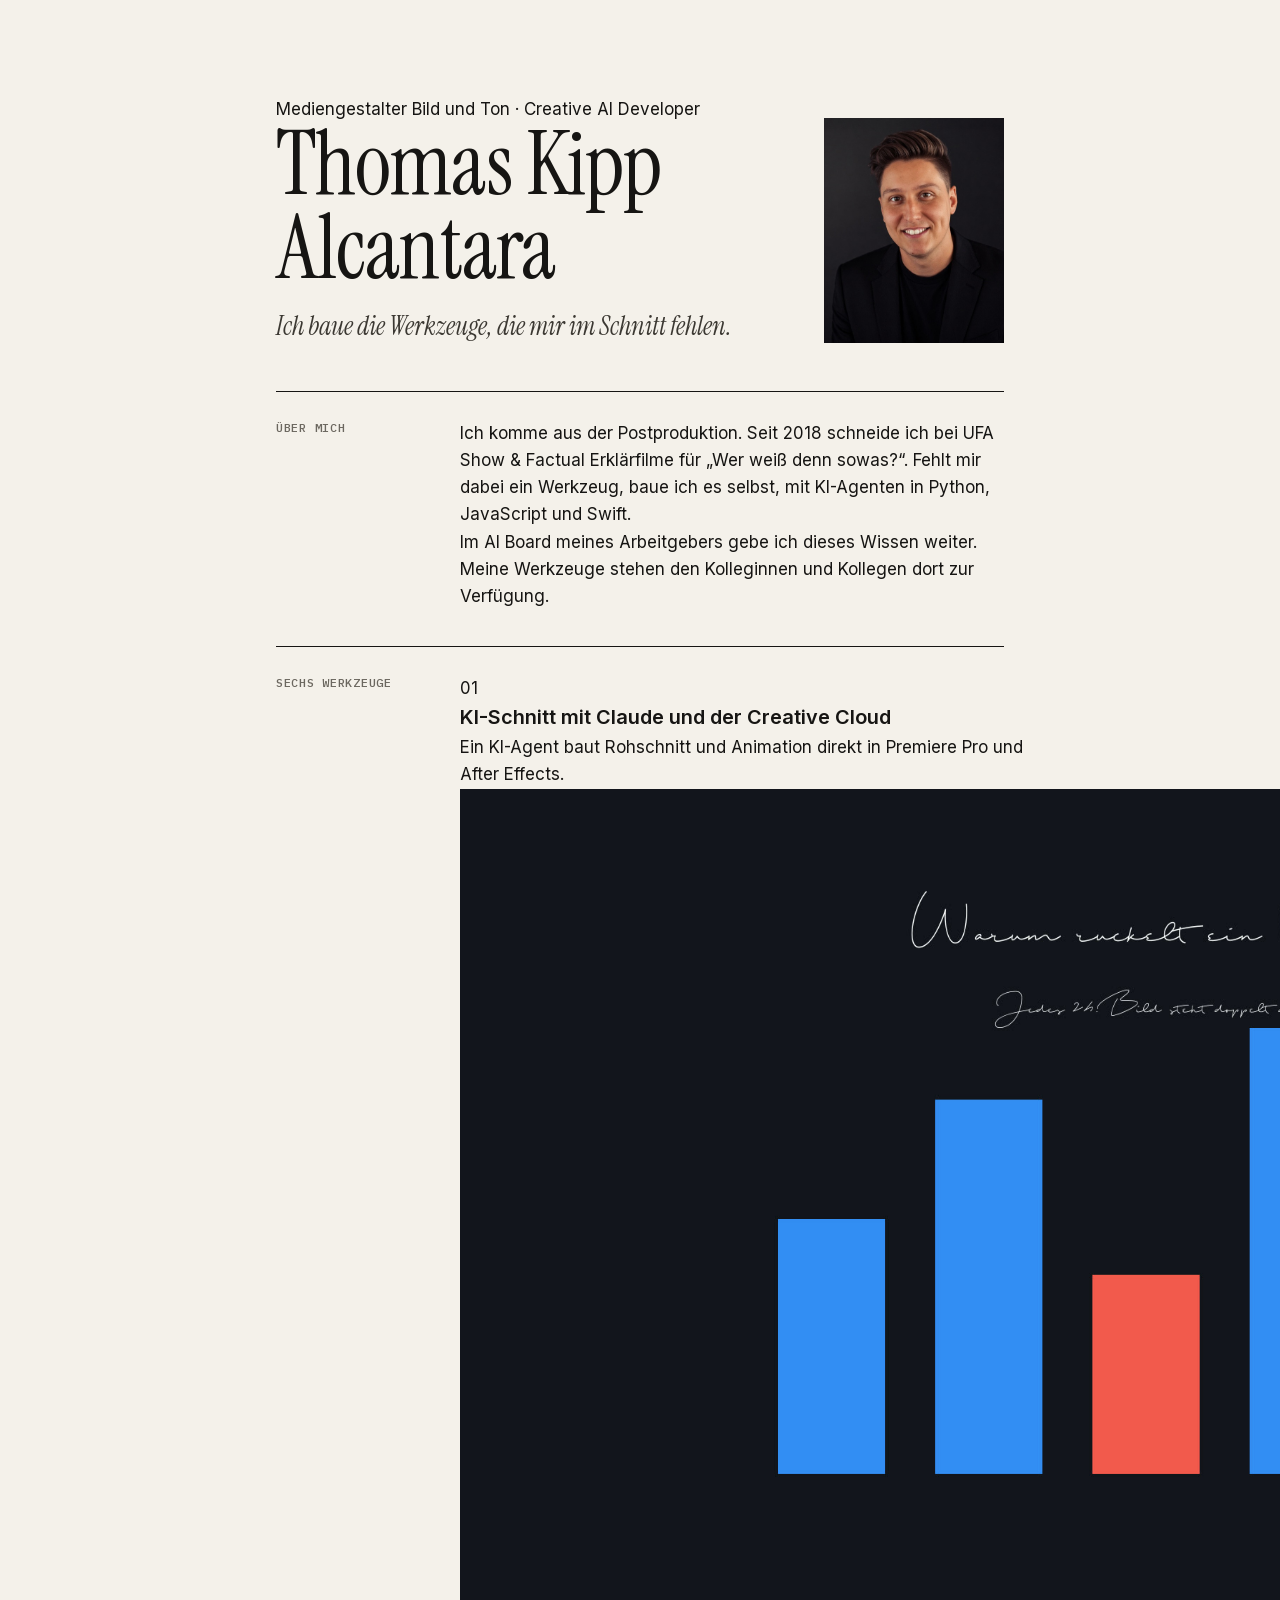
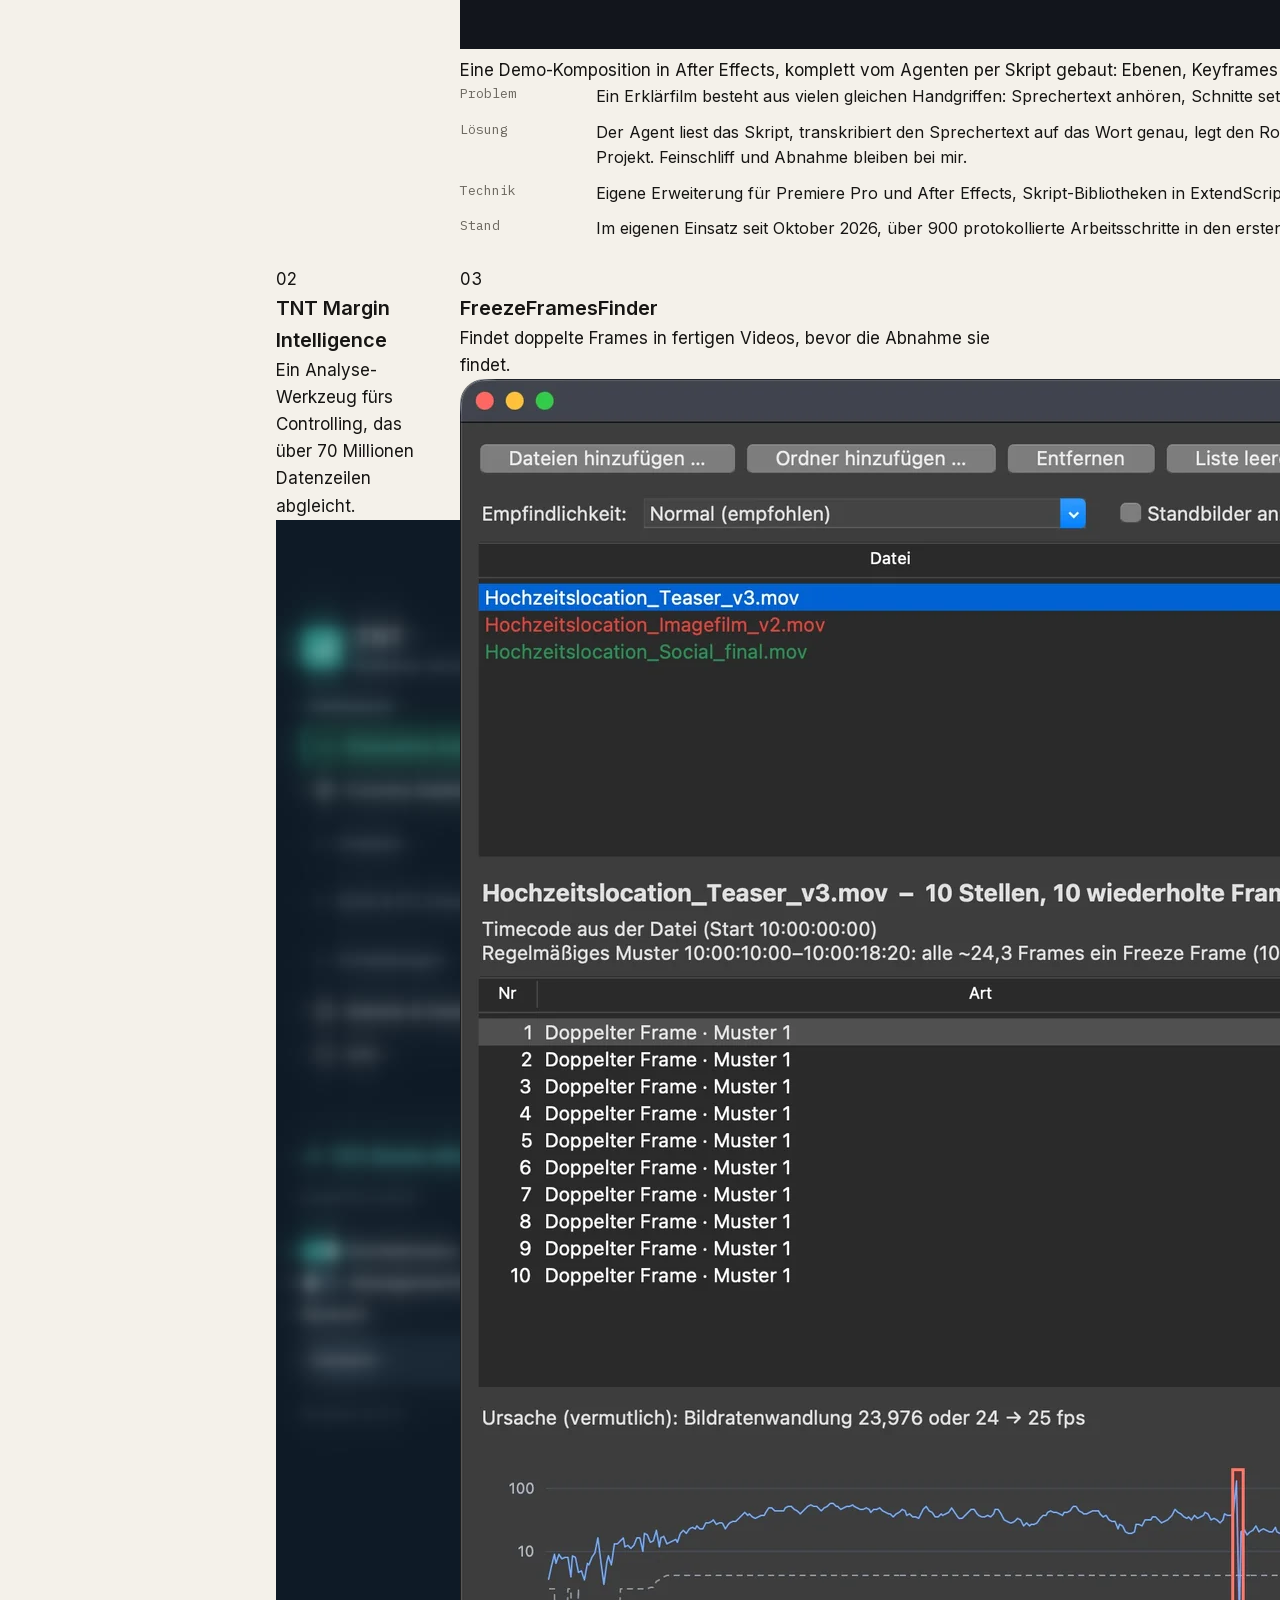
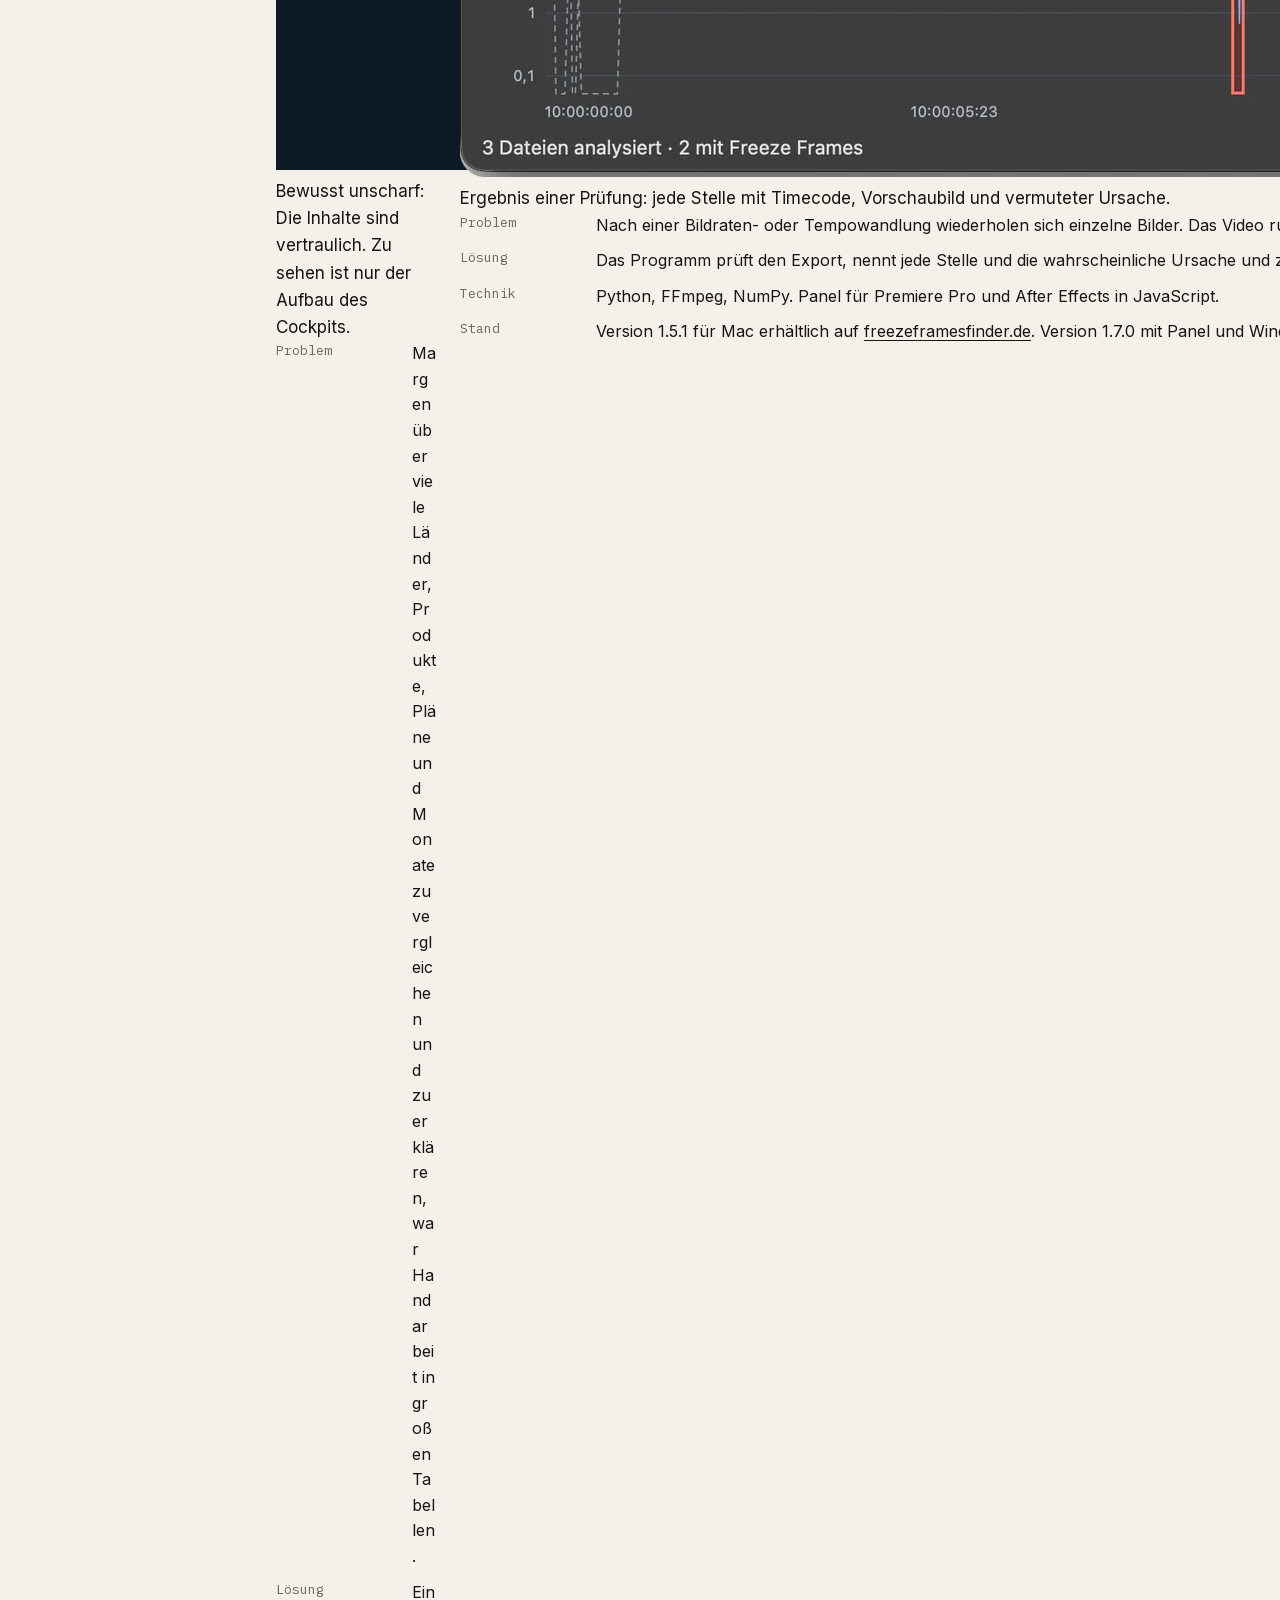
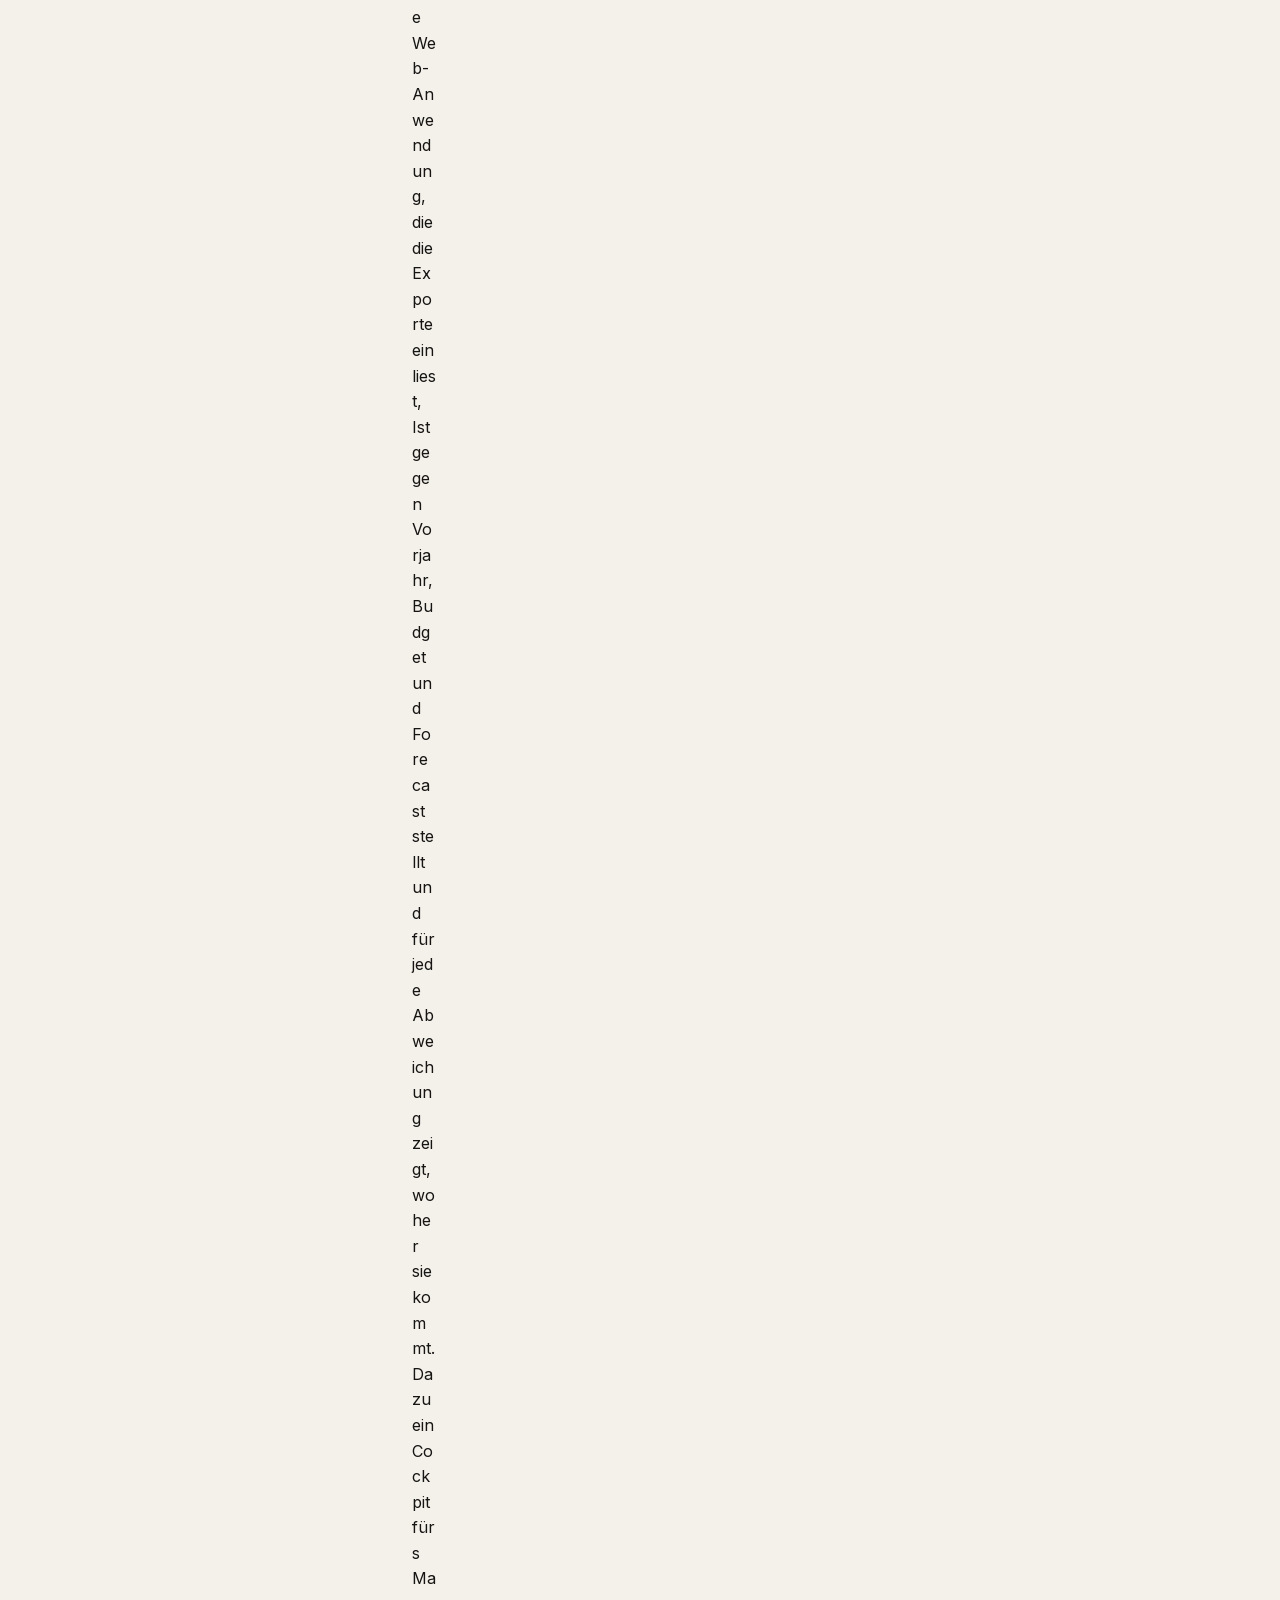
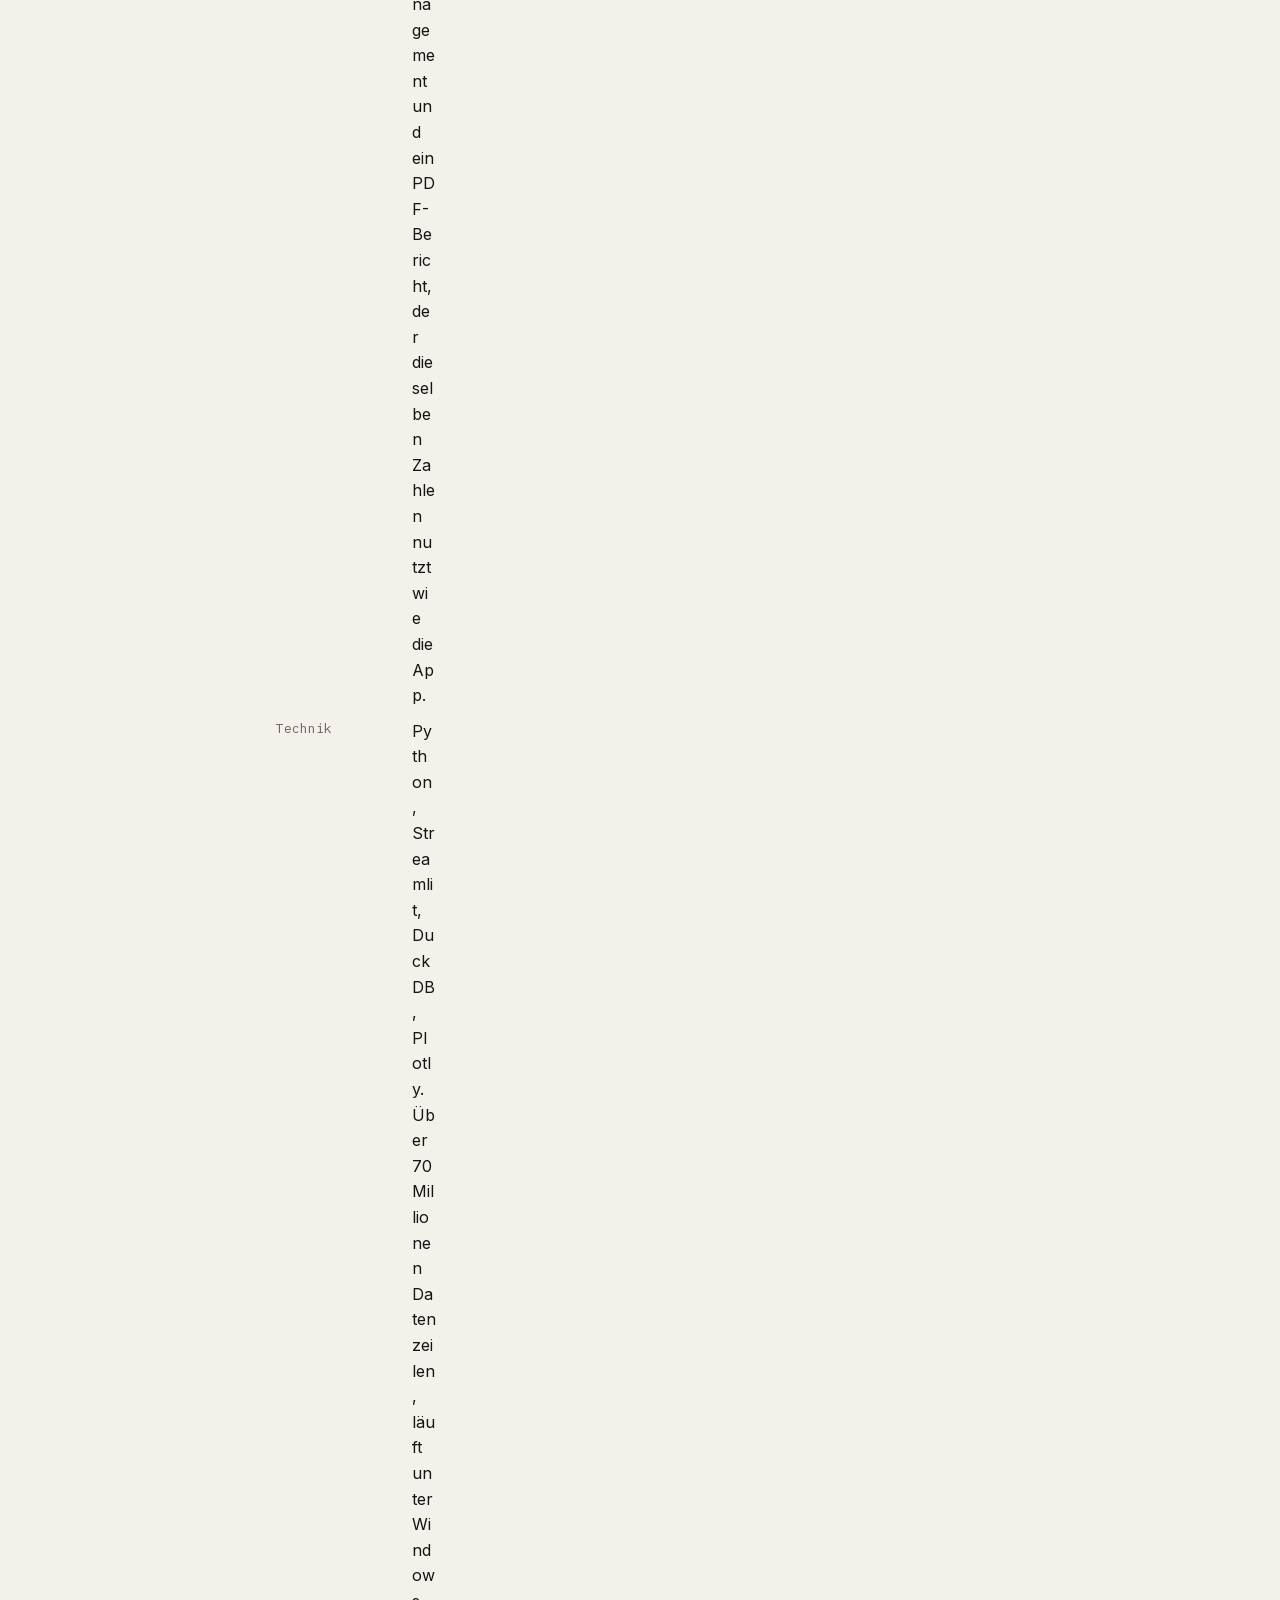
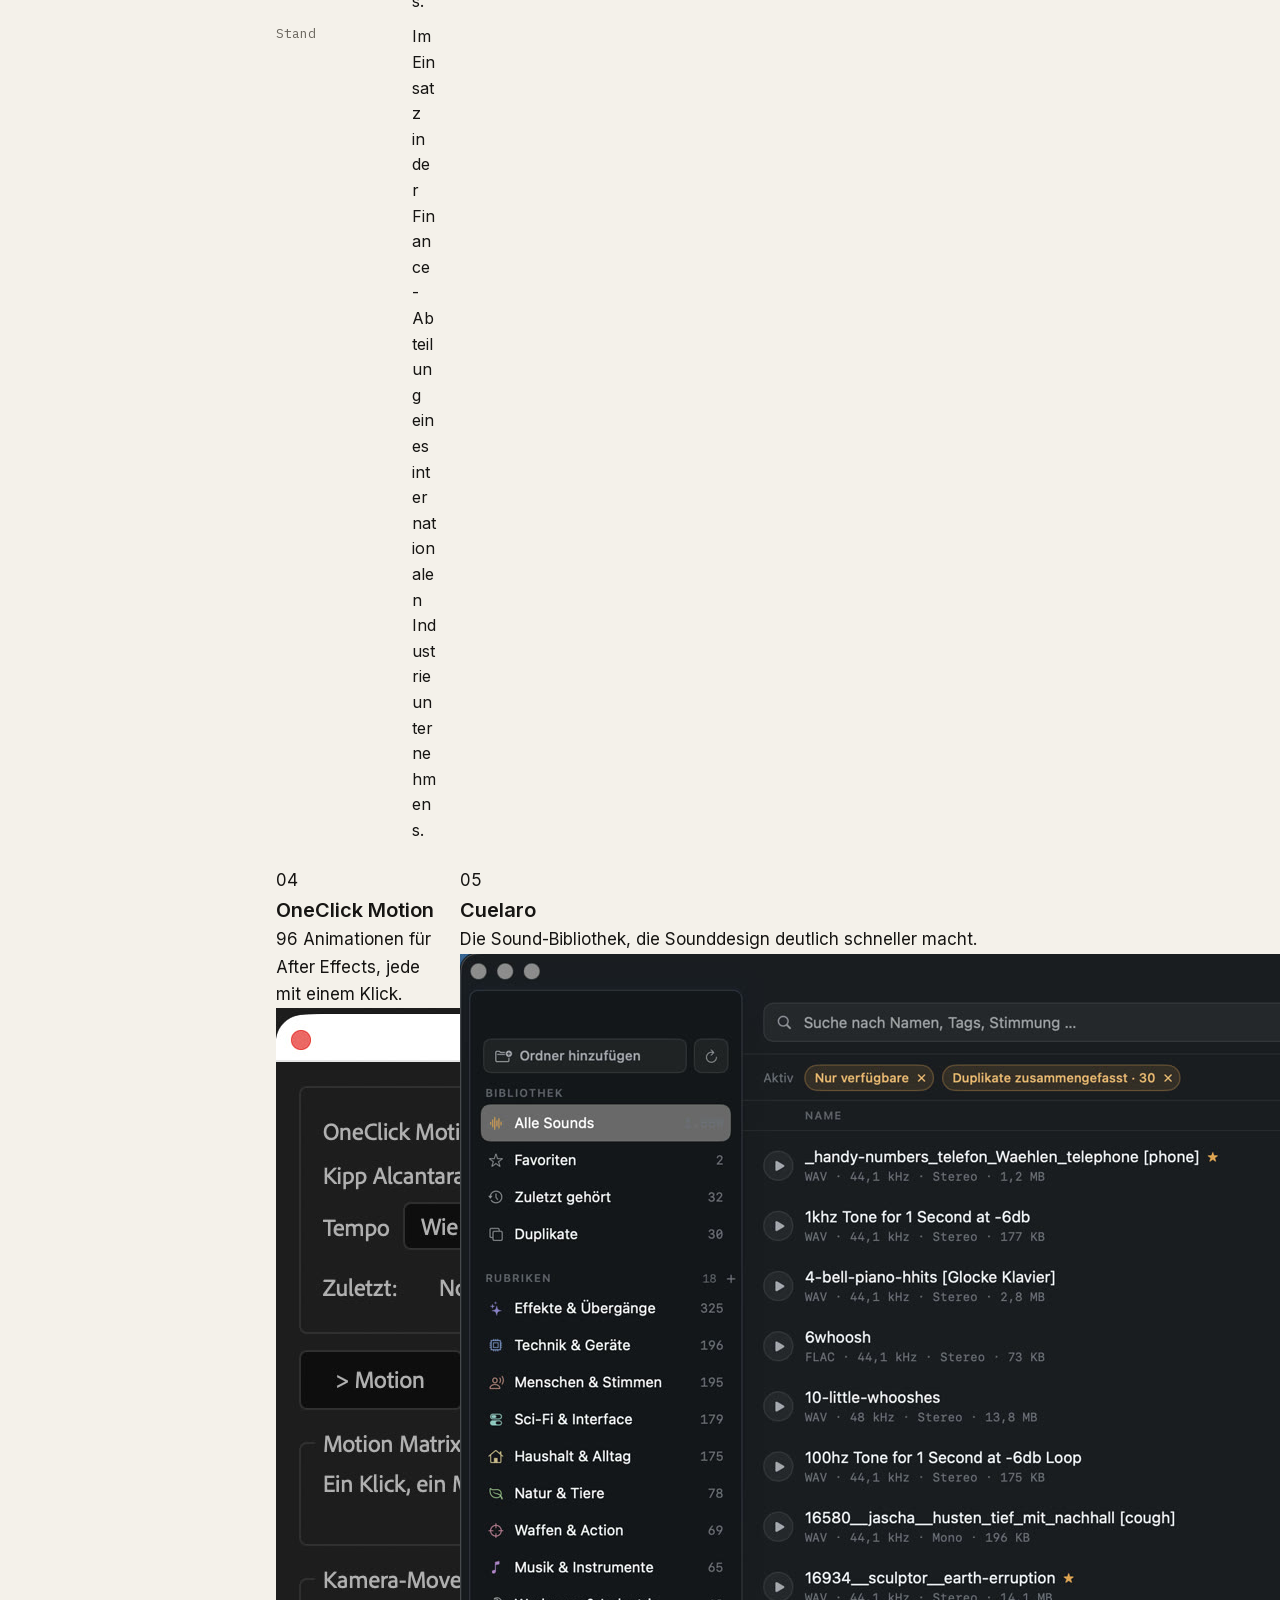
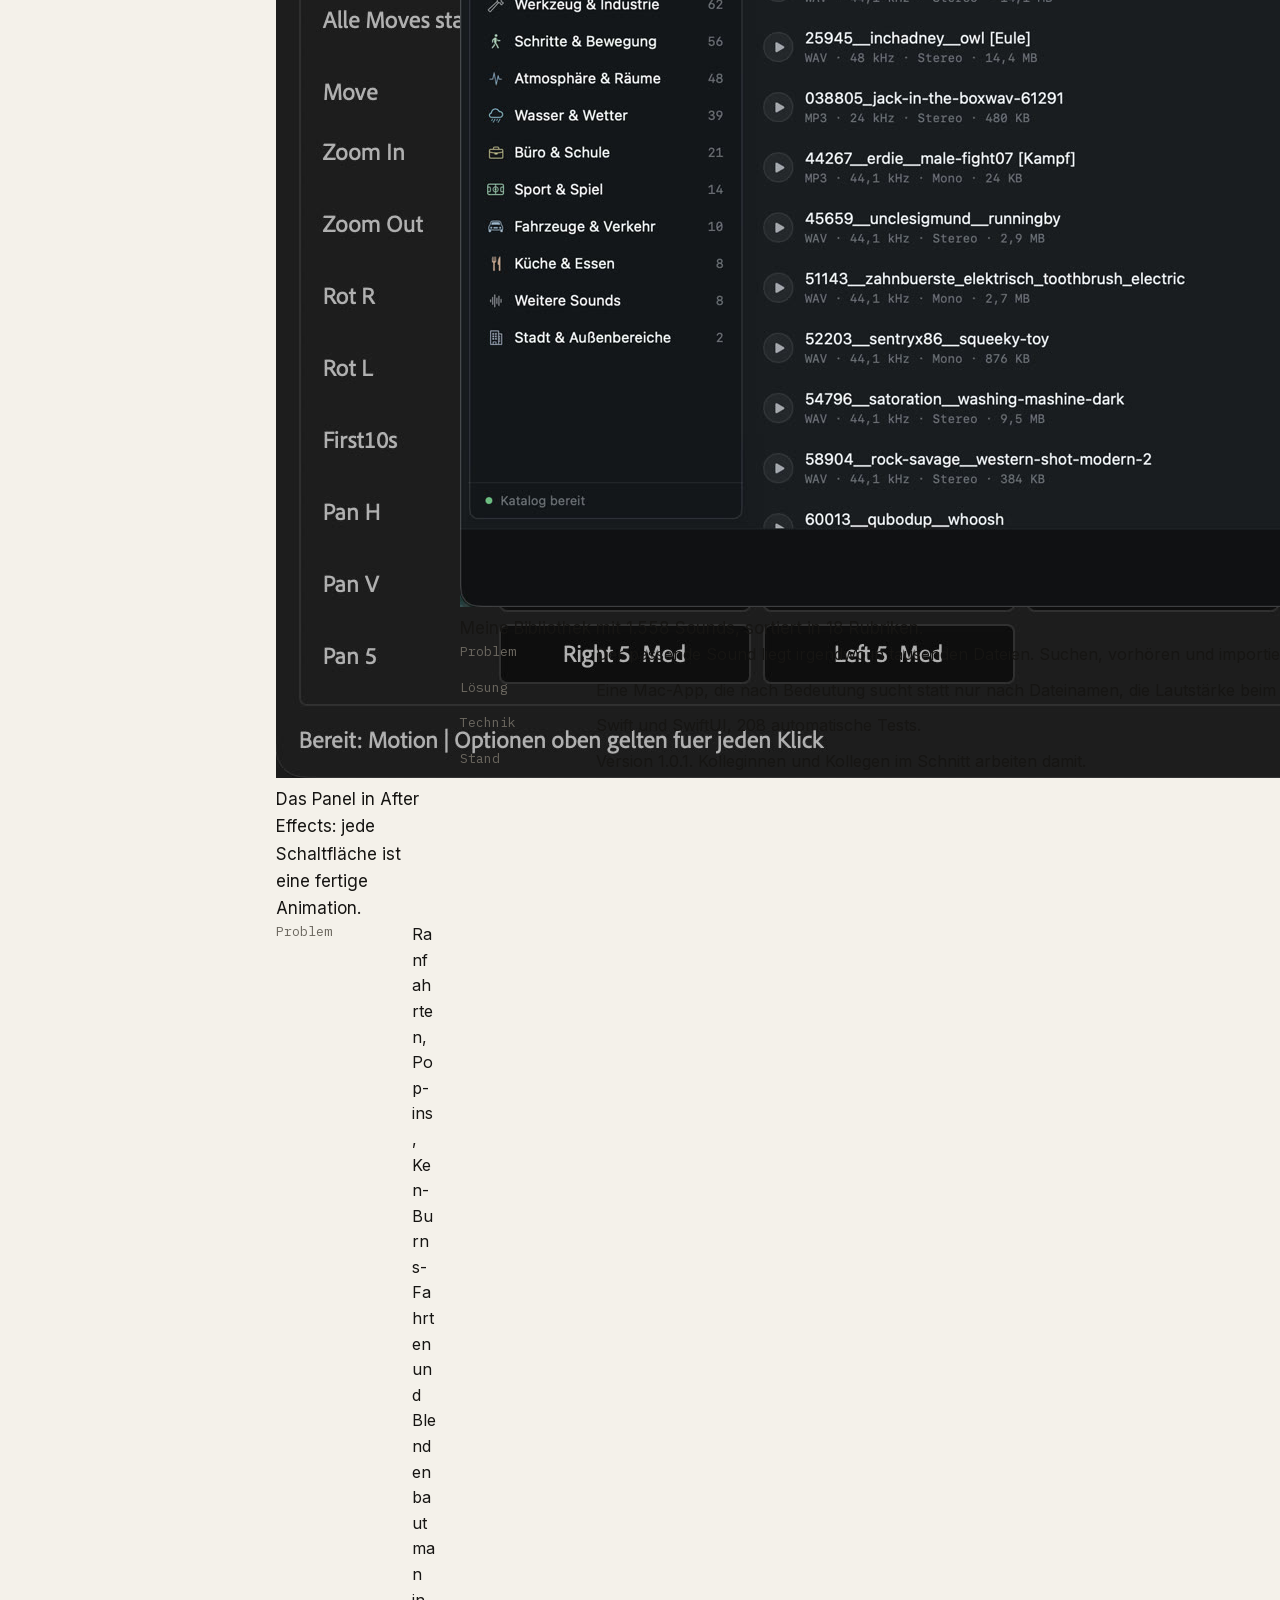
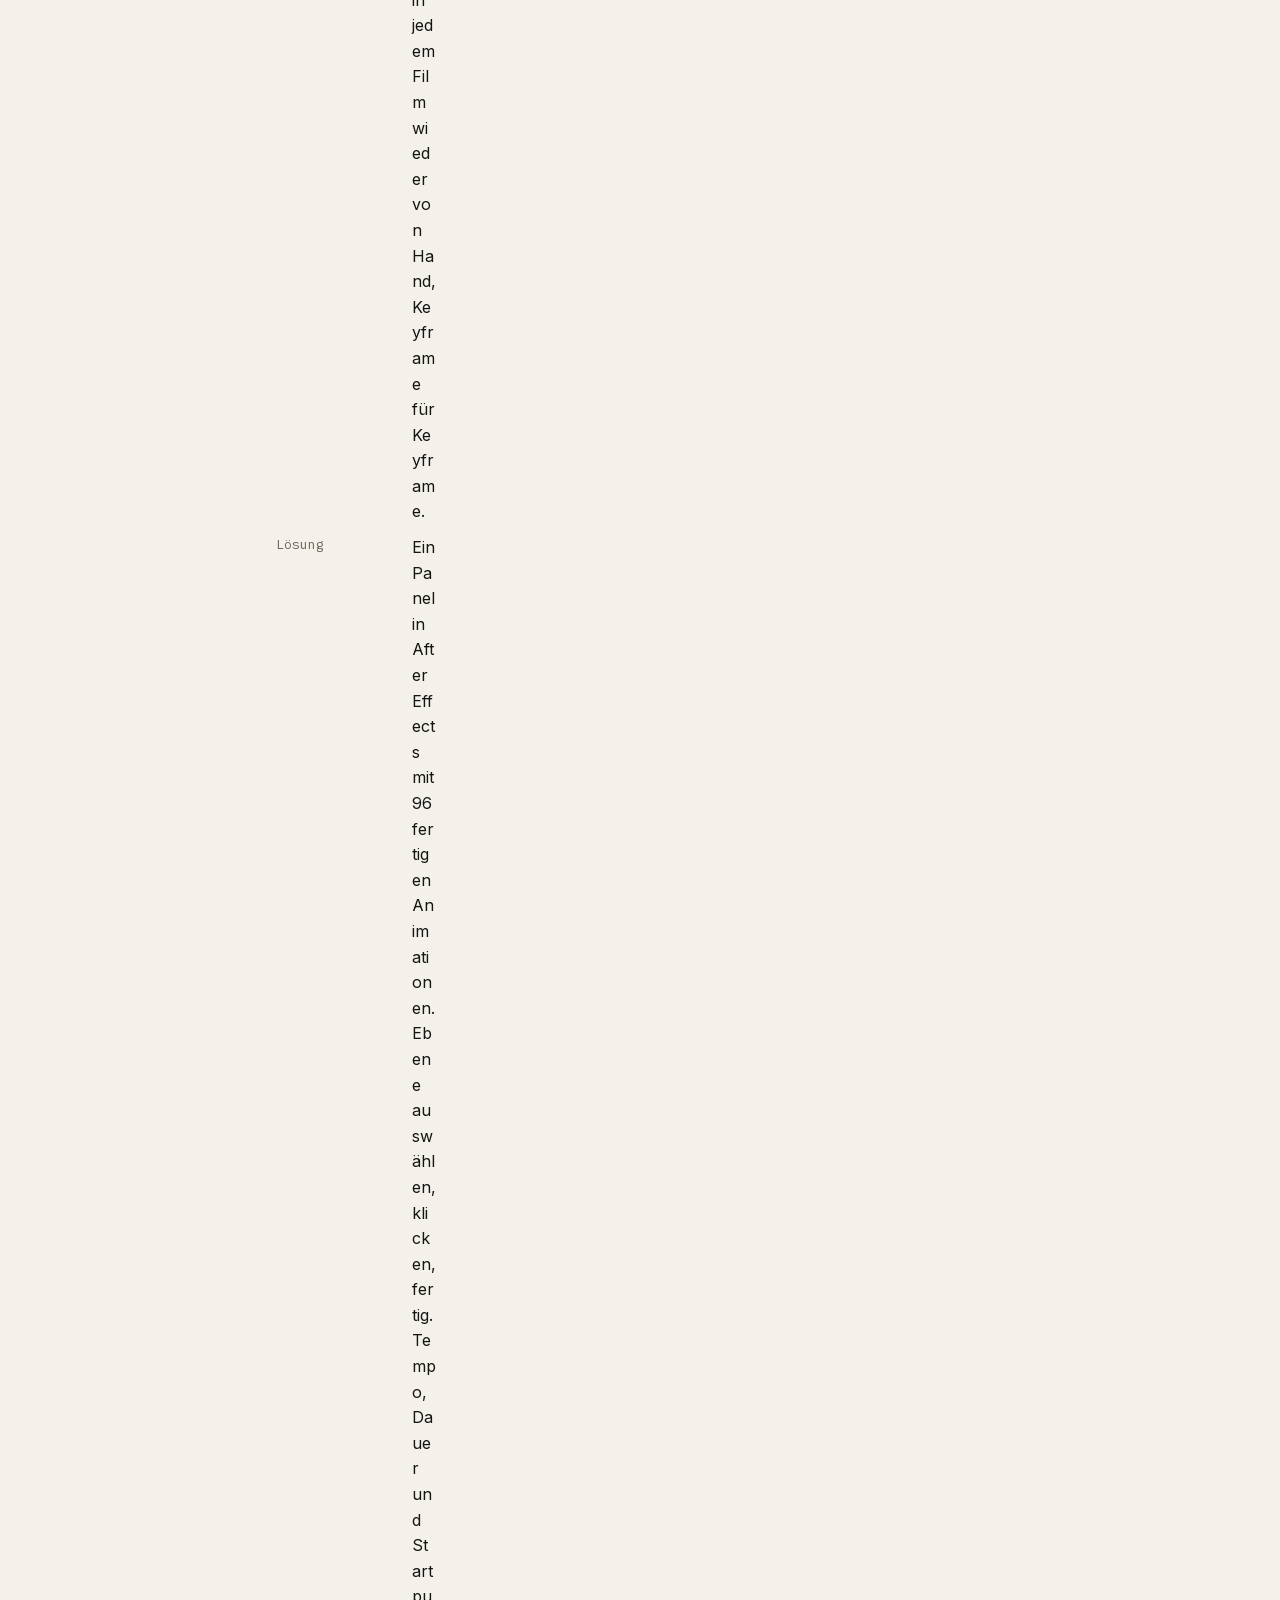
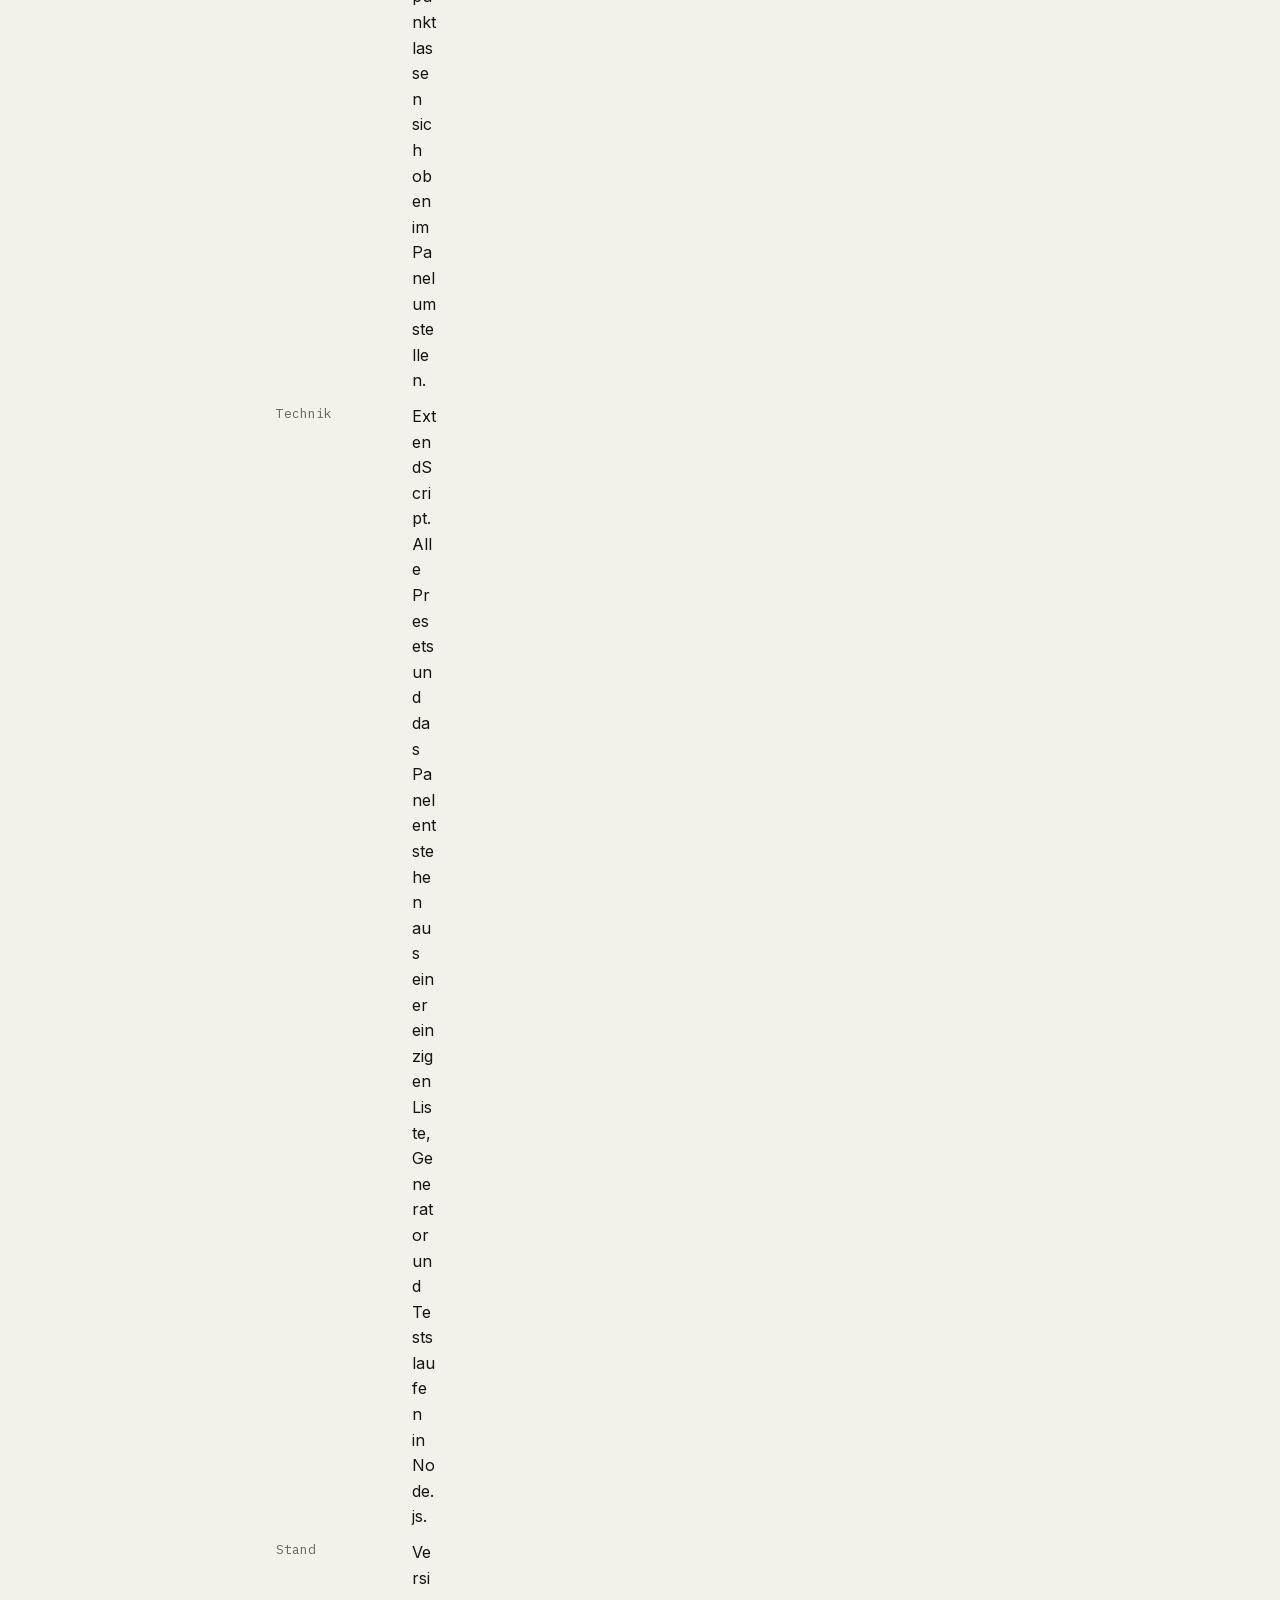
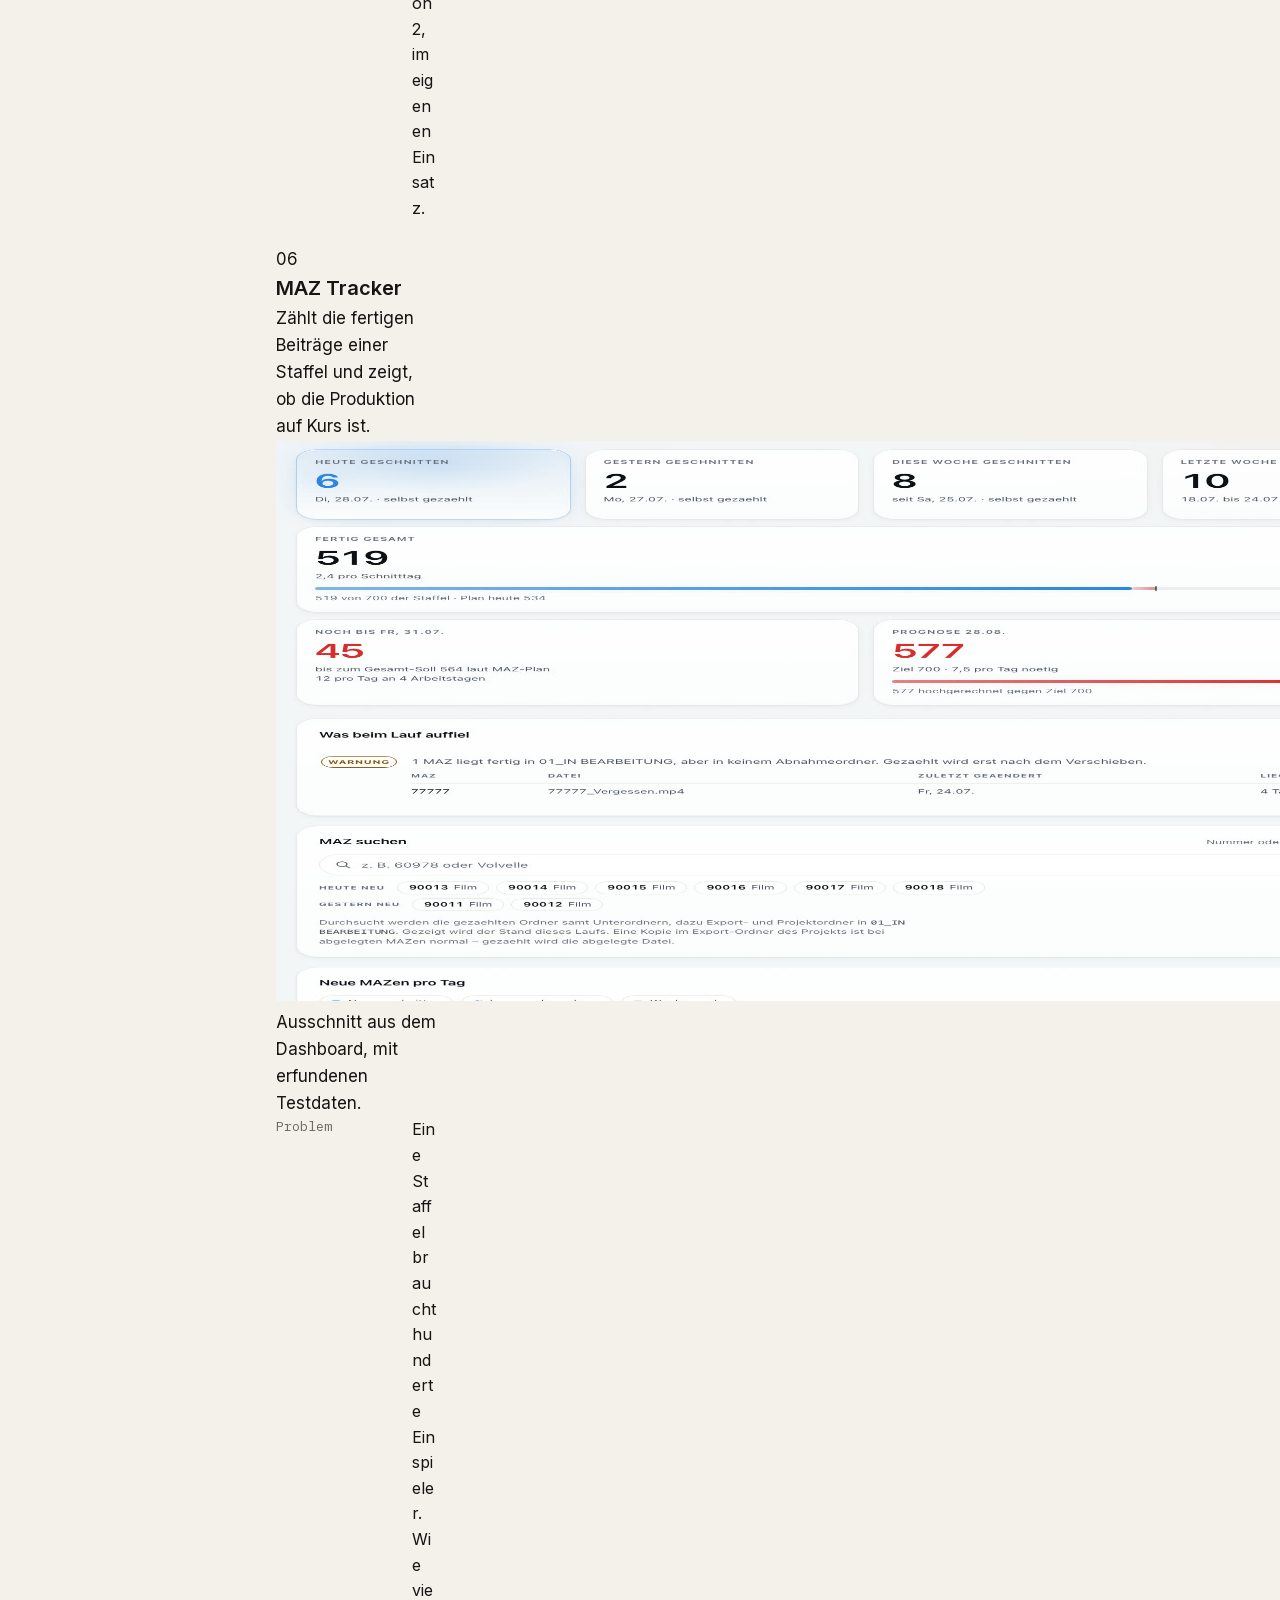
==== index.html @ 323af6ce "Über mich: AI Board allgemein halten Co-Authored-By: Claude Opus 5.5 <noreply@anthropic.com>" ====
<!doctype html>
<html lang="de">
<head>
  <meta charset="utf-8">
  <meta name="viewport" content="width=device-width, initial-scale=1">
  <title>Thomas Kipp Alcantara · Mediengestalter Bild und Ton, Creative AI Developer</title>
  <meta name="description" content="Thomas Kipp Alcantara aus Overath: Mediengestalter Bild und Ton und Creative AI Developer. Eigene Werkzeuge für Schnitt, Animation, Sounddesign und Produktionsplanung.">
  <meta property="og:title" content="Thomas Kipp Alcantara">
  <meta property="og:description" content="Mediengestalter Bild und Ton und Creative AI Developer. Ich baue die Werkzeuge, die mir im Schnitt fehlen.">
  <meta property="og:image" content="https://kipp-alcantara.de/img/thomas.jpg">
  <meta property="og:url" content="https://kipp-alcantara.de/">
  <meta property="og:type" content="profile">
  <link rel="icon" href="img/favicon.svg" type="image/svg+xml">
  <link rel="preload" href="fonts/inter.woff2" as="font" type="font/woff2" crossorigin>
  <!-- ?v=… nach jeder Änderung an der CSS-Datei hochzählen, damit Besucher nicht die alte Fassung sehen -->
  <link rel="stylesheet" href="css/style.css?v=12">
</head>
<body>
  <main class="wrap">

    <header class="kopf">
      <div>
        <p class="rolle">Mediengestalter Bild und Ton · Creative AI Developer</p>
        <h1>Thomas Kipp Alcantara</h1>
        <p class="claim">Ich baue die Werkzeuge, die mir im Schnitt fehlen.</p>
      </div>
      <img class="foto" src="img/thomas.jpg" width="640" height="640" alt="Porträt von Thomas Kipp Alcantara">
    </header>

    <section aria-labelledby="h-ueber">
      <h2 id="h-ueber">Über mich</h2>
      <!-- ENTWURF von Claude – bitte in deiner eigenen Stimme umschreiben -->
      <div class="text">
        <p>Ich komme aus der Postproduktion. Seit 2018 schneide ich bei UFA Show &amp; Factual Erklärfilme für „Wer weiß denn sowas?“. Fehlt mir dabei ein Werkzeug, baue ich es selbst, mit KI-Agenten in Python, JavaScript und Swift.</p>
        <p>Im AI Board meines Arbeitgebers gebe ich dieses Wissen weiter. Meine Werkzeuge stehen den Kolleginnen und Kollegen dort zur Verfügung.</p>
      </div>
    </section>

    <section aria-labelledby="h-werkzeuge">
      <h2 id="h-werkzeuge">Sechs Werkzeuge</h2>

      <!-- Neues Werkzeug: einen <article> kopieren, Nummer anpassen. Nur Belegbares.
           Videos: sobald eine Aufnahme da ist, das <img> durch
           <video controls preload="none" poster="img/werkzeuge/NAME.jpg" src="video/NAME.mp4"></video> ersetzen. -->

      <article class="werkzeug" id="ki-schnitt">
        <header>
          <span class="nr">01</span>
          <h3>KI-Schnitt mit Claude und der Creative Cloud</h3>
          <p class="kurz">Ein KI-Agent baut Rohschnitt und Animation direkt in Premiere Pro und After Effects.</p>
        </header>
        <!-- Später durch eine Bildschirmaufnahme mit eigenem Material ersetzen (video/ki-schnitt.mp4), kein Sendematerial -->
        <figure>
          <img src="img/werkzeuge/ki-schnitt.jpg" width="1372" height="860" loading="lazy" alt="After Effects mit einer Erklärfilm-Komposition und der Timeline voller Keyframes und Marker">
          <figcaption>Eine Demo-Komposition in After Effects, komplett vom Agenten per Skript gebaut: Ebenen, Keyframes und Marker in der Timeline.</figcaption>
        </figure>
        <dl class="spec">
          <dt>Problem</dt><dd>Ein Erklärfilm besteht aus vielen gleichen Handgriffen: Sprechertext anhören, Schnitte setzen, Texte und Grafiken einbauen, Sounds anlegen, alles kontrollieren.</dd>
          <dt>Lösung</dt><dd>Der Agent liest das Skript, transkribiert den Sprechertext auf das Wort genau, legt den Rohschnitt in Premiere Pro an, baut Einblendungen in After Effects und prüft sein Ergebnis selbst mit Kontrollbildern und Pegelmessung. Heraus kommt ein normales, editierbares Projekt. Feinschliff und Abnahme bleiben bei mir.</dd>
          <dt>Technik</dt><dd>Eigene Erweiterung für Premiere Pro und After Effects, Skript-Bibliotheken in ExtendScript, Transkription mit Whisper, Prüfwerkzeuge in Swift und Python.</dd>
          <dt>Stand</dt><dd>Im eigenen Einsatz seit Oktober 2026, über 900 protokollierte Arbeitsschritte in den ersten drei Tagen.</dd>
        </dl>
      </article>

      <article class="werkzeug" id="tnt">
        <header>
          <span class="nr">02</span>
          <h3>TNT Margin Intelligence</h3>
          <p class="kurz">Ein Analyse-Werkzeug fürs Controlling, das über 70 Millionen Datenzeilen abgleicht.</p>
        </header>
        <figure>
          <img src="img/werkzeuge/tnt-finance.jpg" width="2000" height="1250" loading="lazy" alt="Unscharfe Ansicht eines Finanz-Dashboards mit Kennzahl-Kacheln, Filtern und einer Tabelle">
          <figcaption>Bewusst unscharf: Die Inhalte sind vertraulich. Zu sehen ist nur der Aufbau des Cockpits.</figcaption>
        </figure>
        <dl class="spec">
          <dt>Problem</dt><dd>Margen über viele Länder, Produkte, Pläne und Monate zu vergleichen und zu erklären, war Handarbeit in großen Tabellen.</dd>
          <dt>Lösung</dt><dd>Eine Web-Anwendung, die die Exporte einliest, Ist gegen Vorjahr, Budget und Forecast stellt und für jede Abweichung zeigt, woher sie kommt. Dazu ein Cockpit fürs Management und ein PDF-Bericht, der dieselben Zahlen nutzt wie die App.</dd>
          <dt>Technik</dt><dd>Python, Streamlit, DuckDB, Plotly. Über 70 Millionen Datenzeilen, läuft unter Windows.</dd>
          <dt>Stand</dt><dd>Im Einsatz in der Finance-Abteilung eines internationalen Industrieunternehmens.</dd>
        </dl>
      </article>

      <article class="werkzeug" id="freezeframesfinder">
        <header>
          <span class="nr">03</span>
          <h3>FreezeFramesFinder</h3>
          <p class="kurz">Findet doppelte Frames in fertigen Videos, bevor die Abnahme sie findet.</p>
        </header>
        <figure>
          <img src="img/werkzeuge/freezeframesfinder.webp" width="2160" height="1398" loading="lazy" alt="FreezeFramesFinder zeigt zehn Stellen mit doppelten Frames samt Timecode und vermuteter Ursache">
          <figcaption>Ergebnis einer Prüfung: jede Stelle mit Timecode, Vorschaubild und vermuteter Ursache.</figcaption>
        </figure>
        <dl class="spec">
          <dt>Problem</dt><dd>Nach einer Bildraten- oder Tempowandlung wiederholen sich einzelne Bilder. Das Video ruckelt, und man sieht es oft erst in der Abnahme.</dd>
          <dt>Lösung</dt><dd>Das Programm prüft den Export, nennt jede Stelle und die wahrscheinliche Ursache und zeigt, wie man sie in Premiere Pro oder After Effects behebt.</dd>
          <dt>Technik</dt><dd>Python, FFmpeg, NumPy. Panel für Premiere Pro und After Effects in JavaScript.</dd>
          <dt>Stand</dt><dd>Version 1.5.1 für Mac erhältlich auf <a href="https://freezeframesfinder.de">freezeframesfinder.de</a>. Version 1.7.0 mit Panel und Windows-Fassung ist in Arbeit.</dd>
        </dl>
      </article>

      <article class="werkzeug" id="oneclick-motion">
        <header>
          <span class="nr">04</span>
          <h3>OneClick Motion</h3>
          <p class="kurz">96 Animationen für After Effects, jede mit einem Klick.</p>
        </header>
        <figure class="schmal">
          <img src="img/werkzeuge/oneclick-motion.jpg" width="1316" height="1370" loading="lazy" alt="Das Panel OneClick Motion in After Effects mit einer Tabelle aus Kamera-Bewegungen in vier Stärken">
          <figcaption>Das Panel in After Effects: jede Schaltfläche ist eine fertige Animation.</figcaption>
        </figure>
        <dl class="spec">
          <dt>Problem</dt><dd>Ranfahrten, Pop-ins, Ken-Burns-Fahrten und Blenden baut man in jedem Film wieder von Hand, Keyframe für Keyframe.</dd>
          <dt>Lösung</dt><dd>Ein Panel in After Effects mit 96 fertigen Animationen. Ebene auswählen, klicken, fertig. Tempo, Dauer und Startpunkt lassen sich oben im Panel umstellen.</dd>
          <dt>Technik</dt><dd>ExtendScript. Alle Presets und das Panel entstehen aus einer einzigen Liste, Generator und Tests laufen in Node.js.</dd>
          <dt>Stand</dt><dd>Version 2, im eigenen Einsatz.</dd>
        </dl>
      </article>

      <article class="werkzeug" id="cuelaro">
        <header>
          <span class="nr">05</span>
          <h3>Cuelaro</h3>
          <p class="kurz">Die Sound-Bibliothek, die Sounddesign deutlich schneller macht.</p>
        </header>
        <figure>
          <img src="img/werkzeuge/cuelaro.jpg" width="2000" height="1253" loading="lazy" alt="Cuelaro mit einer Bibliothek aus 1.558 Sounds, Rubriken links und Wellenformen in der Liste">
          <figcaption>Meine Bibliothek mit 1.558 Sounds, sortiert in 18 Rubriken.</figcaption>
        </figure>
        <dl class="spec">
          <dt>Problem</dt><dd>Der passende Sound liegt irgendwo in tausenden Dateien. Suchen, vorhören und importieren kostet bei jedem Film Zeit.</dd>
          <dt>Lösung</dt><dd>Eine Mac-App, die nach Bedeutung sucht statt nur nach Dateinamen, die Lautstärke beim Vorhören angleicht und jeden Sound per Drag &amp; Drop direkt in die Premiere-Timeline legt.</dd>
          <dt>Technik</dt><dd>Swift und SwiftUI, 208 automatische Tests.</dd>
          <dt>Stand</dt><dd>Version 1.0.1. Kolleginnen und Kollegen im Schnitt arbeiten damit.</dd>
        </dl>
      </article>

      <article class="werkzeug" id="maz-tracker">
        <header>
          <span class="nr">06</span>
          <h3>MAZ Tracker</h3>
          <p class="kurz">Zählt die fertigen Beiträge einer Staffel und zeigt, ob die Produktion auf Kurs ist.</p>
        </header>
        <figure>
          <img src="img/werkzeuge/maz-tracker.jpg" width="1180" height="560" loading="lazy" alt="Dashboard des MAZ Trackers mit Tageszahlen, Gesamtstand und Prognose">
          <figcaption>Ausschnitt aus dem Dashboard, mit erfundenen Testdaten.</figcaption>
        </figure>
        <dl class="spec">
          <dt>Problem</dt><dd>Eine Staffel braucht hunderte Einspieler. Wie viele fertig sind und ob das Tempo reicht, wurde von Hand gezählt und gemeldet.</dd>
          <dt>Lösung</dt><dd>Das Programm zählt die Dateien selbst, rechnet Tempo und Prognose gegen den Plan und meldet, was nicht stimmt: doppelt abgelegte, liegengebliebene oder verschwundene Beiträge. Heraus kommt ein Dashboard als eine einzige HTML-Datei und ein fertiger Text für den Team-Chat.</dd>
          <dt>Technik</dt><dd>Python, nur Standardbibliothek. Kein Server, kein Login, ein Lauf dauert unter einer Sekunde.</dd>
          <dt>Stand</dt><dd>Im Einsatz in einer laufenden TV-Produktion.</dd>
        </dl>
      </article>
    </section>

    <section aria-labelledby="h-weitere">
      <h2 id="h-weitere">Außerdem</h2>
      <dl class="spec">
        <dt>FlowKit</dt><dd>Panel für Premiere Pro und After Effects: Projekt ordnen, mehrere Formate mit einem Klick exportieren, Sequenzen zwischen beiden Programmen übergeben.</dd>
        <dt>KippScan</dt><dd>iPhone-App, die Sammelkarten über die Kamera erkennt und bewertet. <a href="https://kippscan.de">kippscan.de</a></dd>
        <dt>Film</dt><dd>Filmproduktion für Tim Bendzko, Oliver Pocher, Esther Graf, Cat Ballou, Mo-Torres, ZSK sowie für Universal Music, Ford und Netto.</dd>
      </dl>
    </section>

    <section aria-labelledby="h-kontakt" id="kontakt">
      <h2 id="h-kontakt">Kontakt</h2>
      <dl class="spec">
        <dt>E-Mail</dt><dd><a href="mailto:thomas@kipp-alcantara.de">thomas@kipp-alcantara.de</a></dd>
        <dt>LinkedIn</dt><dd><a href="https://www.linkedin.com/in/thomas-kipp-alcantara/" rel="me">thomas-kipp-alcantara</a></dd>
        <dt>Ort</dt><dd>Overath bei Köln</dd>
      </dl>
      <a class="btn" href="kontakt.vcf" download="Thomas Kipp Alcantara.vcf">Kontakt speichern</a>
    </section>

    <footer class="fuss">
      <a href="impressum.html">Impressum</a>
      <a href="datenschutz.html">Datenschutz</a>
    </footer>

  </main>
</body>
</html>
---- css/style.css ----
/* ============================================================
   THOMAS KIPP ALCANTARA — style.css
   Entwurf A „Redaktionell hell“: Papierton, Serifen-Überschrift,
   Mono für Beschriftungen, dünne Linien statt Kästen.
   Farben stehen oben als Variablen – nur dort ändern.
   ============================================================ */

@font-face { font-family: "Instrument Serif"; font-style: normal; font-weight: 400; font-display: swap; src: url("../fonts/instrument-serif.woff2") format("woff2"); }
@font-face { font-family: "Instrument Serif"; font-style: italic; font-weight: 400; font-display: swap; src: url("../fonts/instrument-serif-italic.woff2") format("woff2"); }
@font-face { font-family: "Inter"; font-style: normal; font-weight: 400 600; font-display: swap; src: url("../fonts/inter.woff2") format("woff2"); }
@font-face { font-family: "IBM Plex Mono"; font-style: normal; font-weight: 400; font-display: swap; src: url("../fonts/ibm-plex-mono-400.woff2") format("woff2"); }
@font-face { font-family: "IBM Plex Mono"; font-style: normal; font-weight: 500; font-display: swap; src: url("../fonts/ibm-plex-mono-500.woff2") format("woff2"); }

:root {
  --papier: #f4f1ea;
  --tinte: #161513;
  --text-2: #3b3832;
  --grau: #6b675f;
  --grau-hell: #8b867c;
  --linie: #d5d0c5;

  --serif: "Instrument Serif", Georgia, serif;
  --sans: "Inter", system-ui, -apple-system, sans-serif;
  --mono: "IBM Plex Mono", ui-monospace, Menlo, monospace;
}

* { box-sizing: border-box; margin: 0; padding: 0; }

html { -webkit-text-size-adjust: 100%; }

body {
  background: var(--papier);
  color: var(--tinte);
  font-family: var(--sans);
  font-size: 17px;
  line-height: 1.6;
  -webkit-font-smoothing: antialiased;
}

a { color: inherit; text-underline-offset: 3px; text-decoration-thickness: 1px; }
a:hover { color: var(--grau); }
:focus-visible { outline: 2px solid var(--tinte); outline-offset: 3px; }

.wrap { max-width: 760px; margin: 0 auto; padding: 56px 16px 64px; }

/* ---------- Kopfzeile ---------- */
.top {
  display: flex; justify-content: space-between; align-items: center; gap: 16px;
  font: 400 12px/1 var(--mono); color: var(--grau);
  padding-bottom: 14px; border-bottom: 1px solid var(--tinte);
}
.sprache { display: flex; gap: 6px; align-items: center; }
.sprache button {
  font: inherit; color: var(--grau-hell); background: none; border: 0; padding: 4px 2px; cursor: pointer;
}
.sprache button[aria-pressed="true"] { color: var(--tinte); }

/* ---------- Name, Claim, Foto ---------- */
.kopf { display: grid; grid-template-columns: 1fr 180px; gap: 32px; padding: 40px 0 48px; align-items: end; }
h1 { font: 400 clamp(48px, 9vw, 88px)/.95 var(--serif); letter-spacing: -.01em; }
.claim { margin-top: 20px; font: italic 400 26px/1.25 var(--serif); color: var(--text-2); }
.foto { display: block; width: 100%; height: auto; aspect-ratio: 4 / 5; object-fit: cover; object-position: 50% 30%; background: #1d1d1d; }

/* ---------- Abschnitte ---------- */
section { border-top: 1px solid var(--tinte); padding: 28px 0 36px; display: grid; grid-template-columns: 160px 1fr; gap: 24px; }
h2 { font: 500 12px/1.4 var(--mono); text-transform: uppercase; letter-spacing: .06em; color: var(--grau); }
section p { max-width: 52ch; }

/* ---------- Liste „Umgesetzt“ ---------- */
.liste { list-style: none; }
.liste li { display: grid; grid-template-columns: 34px 1fr auto; gap: 12px; padding: 12px 0; border-bottom: 1px solid var(--linie); align-items: baseline; }
.liste li:first-child { padding-top: 0; }
.liste .nr { font: 400 12px/1 var(--mono); color: var(--grau-hell); }
.liste .was { font-weight: 500; line-height: 1.4; }
.liste .art { display: inline-block; color: var(--grau); font-size: 14px; margin-left: 8px; font-weight: 400; }
.liste .namen { grid-column: 2 / -1; color: var(--text-2); font-size: 16px; line-height: 1.7; }
.liste .namen span { white-space: nowrap; }
.liste .link { font: 400 13px/1 var(--mono); text-decoration: none; border-bottom: 1px solid currentColor; white-space: nowrap; }
.liste .gruppe {
  display: block; padding: 20px 0 8px; border: 0;
  font: 500 11px/1 var(--mono); text-transform: uppercase; letter-spacing: .06em; color: var(--grau-hell);
}
.liste .gruppe:first-child { padding-top: 2px; }

/* ---------- Spec-Zeilen (Werkzeug, Kontakt) ---------- */
.spec { display: grid; grid-template-columns: 136px 1fr; row-gap: 10px; font-size: 16px; }
.spec dt { font: 400 13px/1.6 var(--mono); color: var(--grau); }
.spec dd { min-width: 0; overflow-wrap: anywhere; }

/* ---------- Kontakt ---------- */
.anstoss { font: italic 400 24px/1.3 var(--serif); color: var(--text-2); margin-bottom: 18px; }
.btn {
  display: inline-block; margin-top: 20px; padding: 12px 18px;
  background: var(--tinte); color: var(--papier); text-decoration: none; font-size: 15px; font-weight: 500;
}
.btn:hover { color: var(--papier); background: var(--text-2); }

/* ---------- Fuß ---------- */
.fuss { border-top: 1px solid var(--tinte); padding-top: 14px; display: flex; gap: 20px; font: 400 12px/1 var(--mono); color: var(--grau); }
.fuss a { text-decoration: none; }

/* ---------- Rechtstexte (Impressum, Datenschutz) ---------- */
.recht h1 { font-size: clamp(40px, 8vw, 64px); padding: 40px 0 32px; }
.recht h2 { margin: 28px 0 8px; }
.recht p, .recht ul { max-width: 62ch; margin-bottom: 12px; font-size: 16px; }
.recht ul { padding-left: 20px; }
.recht .zurueck { font: 400 12px/1 var(--mono); color: var(--grau); text-decoration: none; }

/* ---------- Handy ---------- */
@media (max-width: 640px) {
  .wrap { padding-top: 24px; }
  .kopf { grid-template-columns: 1fr; gap: 24px; padding: 28px 0 36px; }
  .kopf .foto { width: 140px; order: -1; }
  .claim { font-size: 22px; }
  section { grid-template-columns: 1fr; gap: 14px; }
  .liste li { grid-template-columns: 28px 1fr; }
  .liste .art { display: block; margin-left: 0; }
  .liste .link { grid-column: 2; justify-self: start; }
  .spec { grid-template-columns: 1fr; row-gap: 2px; }
  .spec dd { margin-bottom: 10px; }
  .anstoss { font-size: 21px; }
}

@media print {
  body { background: #fff; }
  .sprache, .btn { display: none; }
}
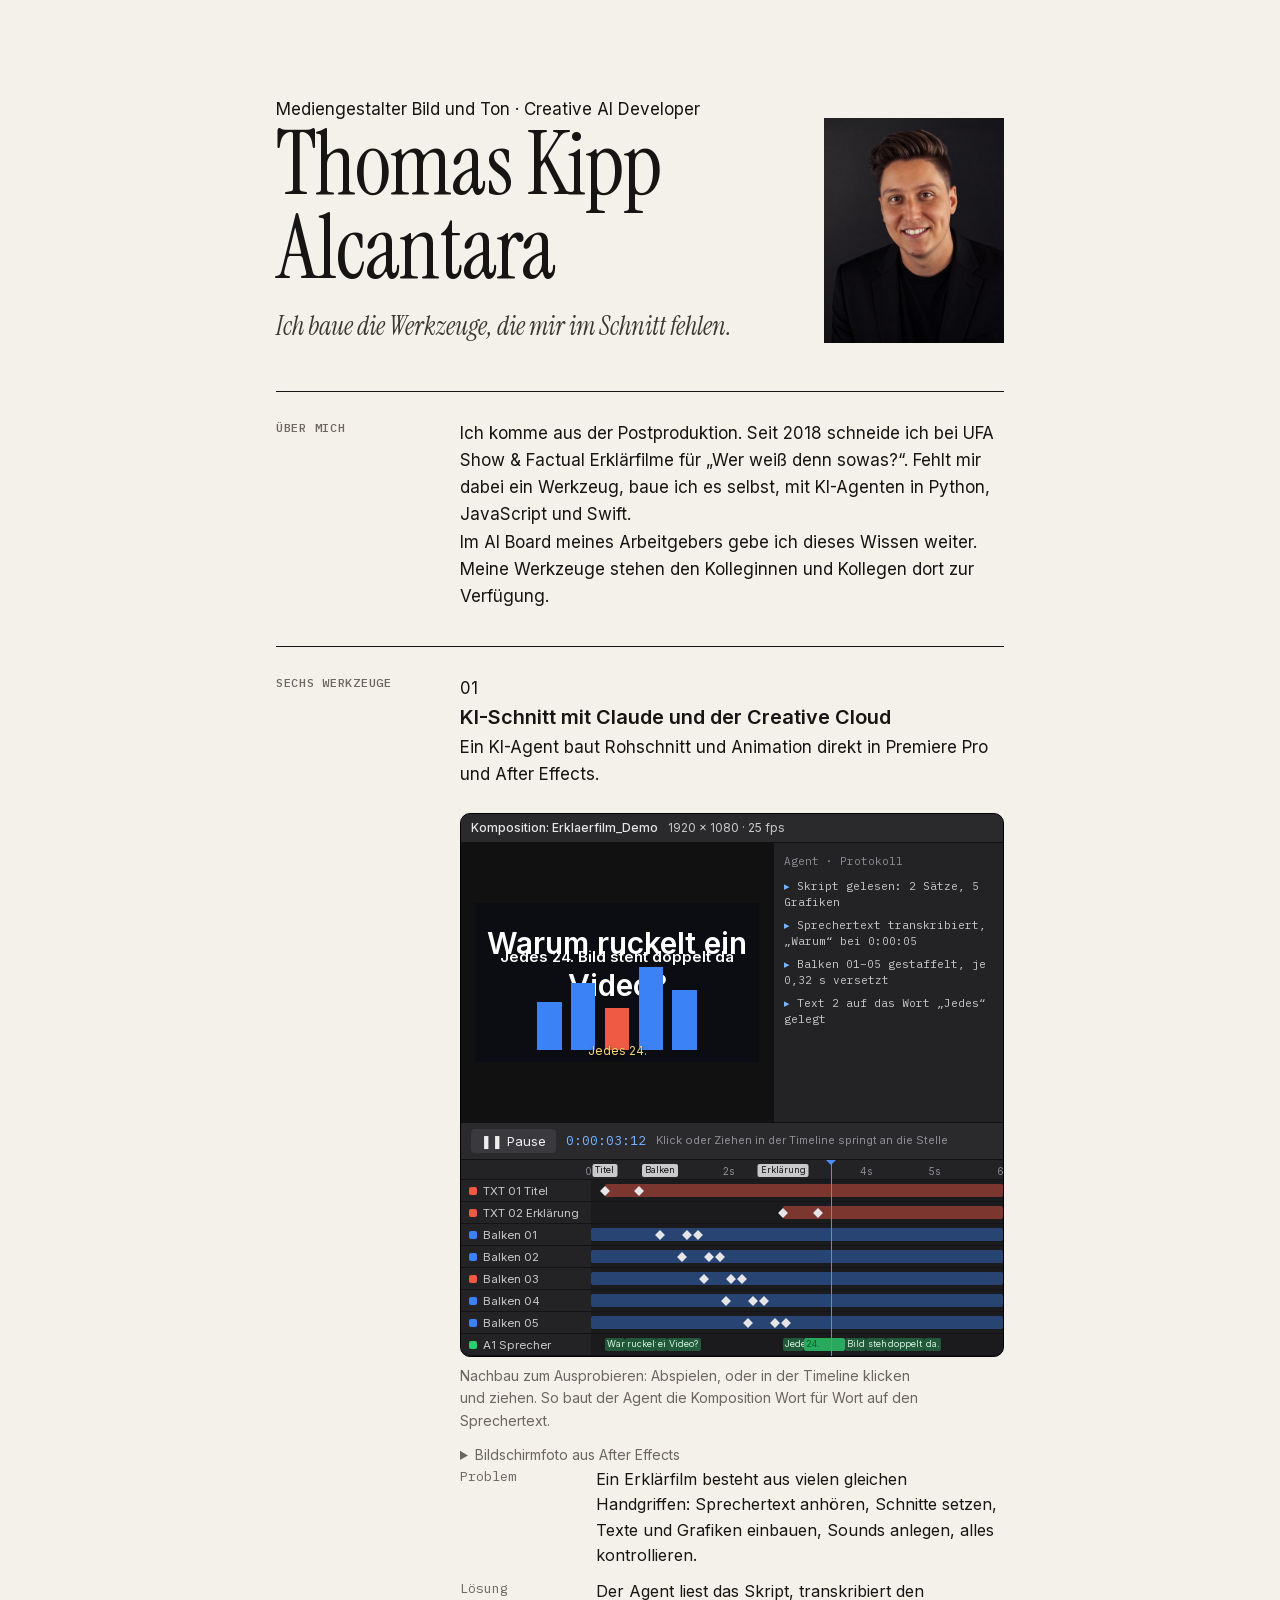
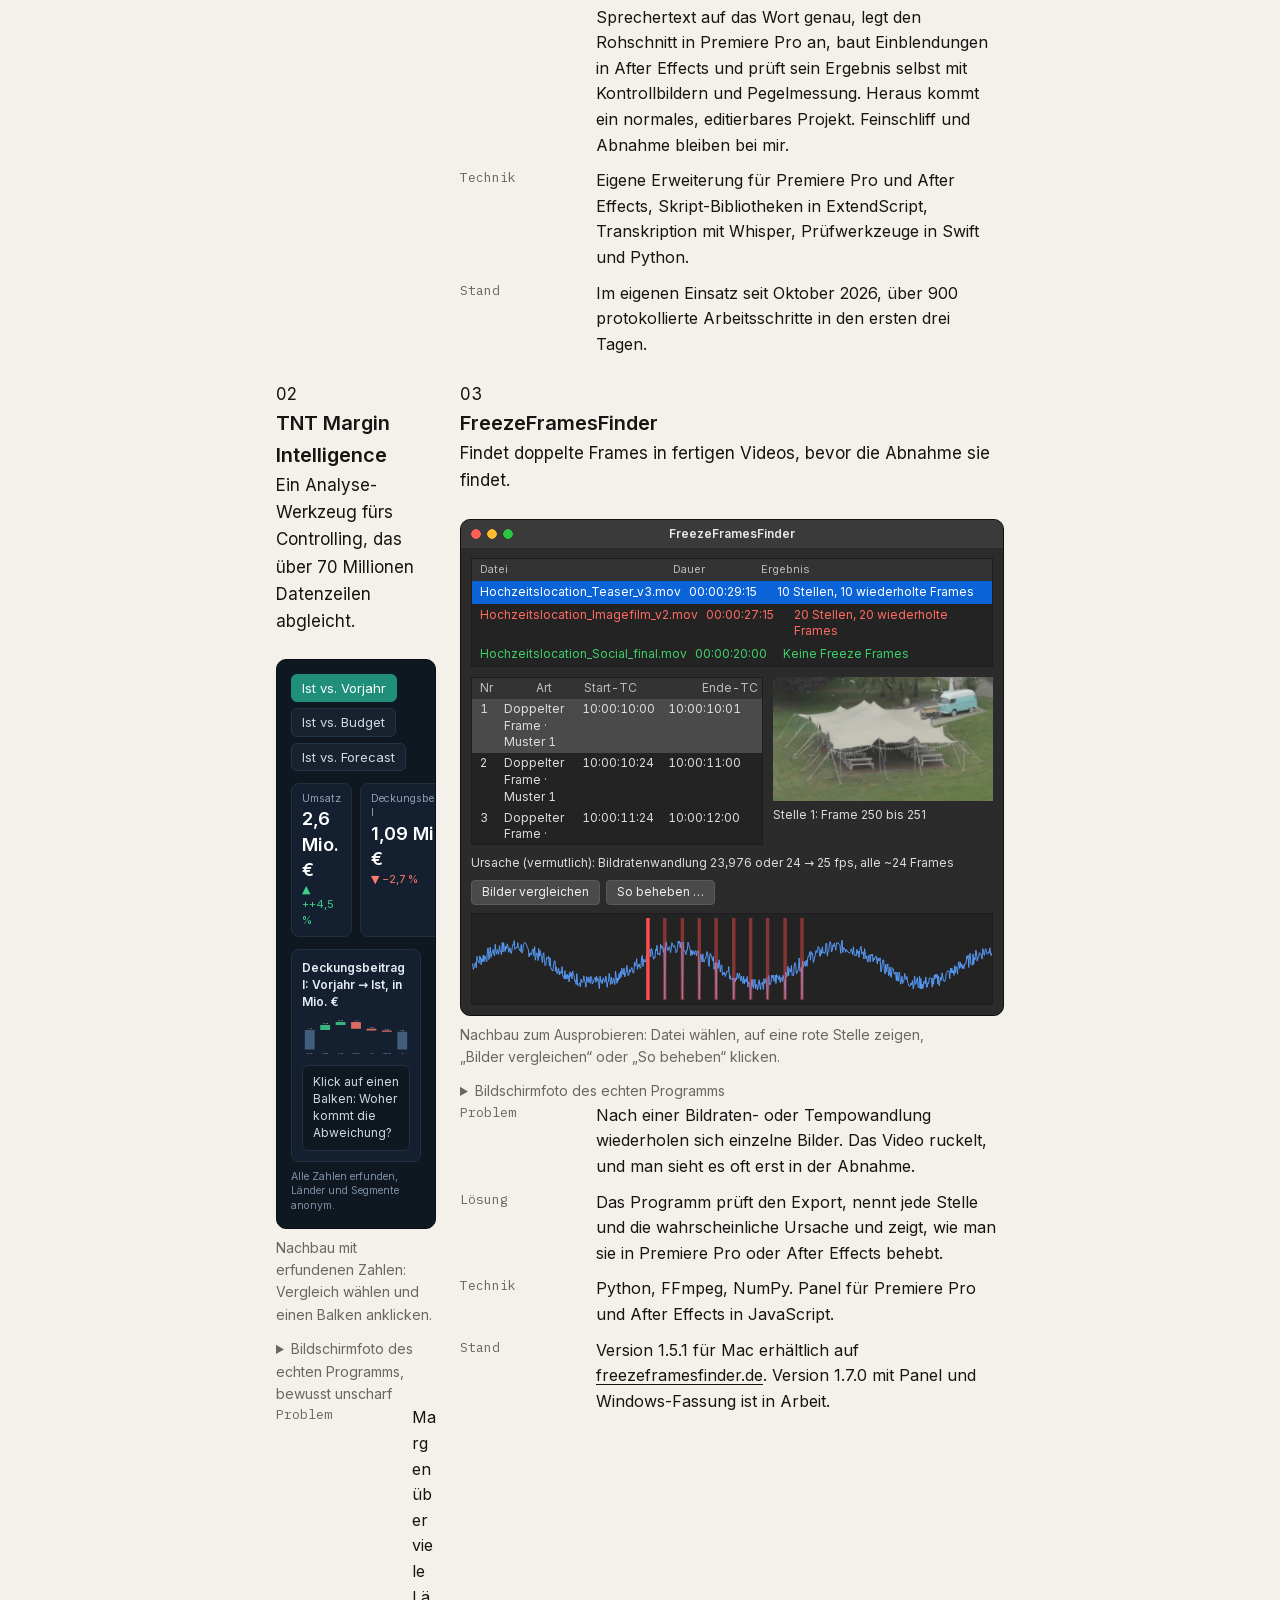
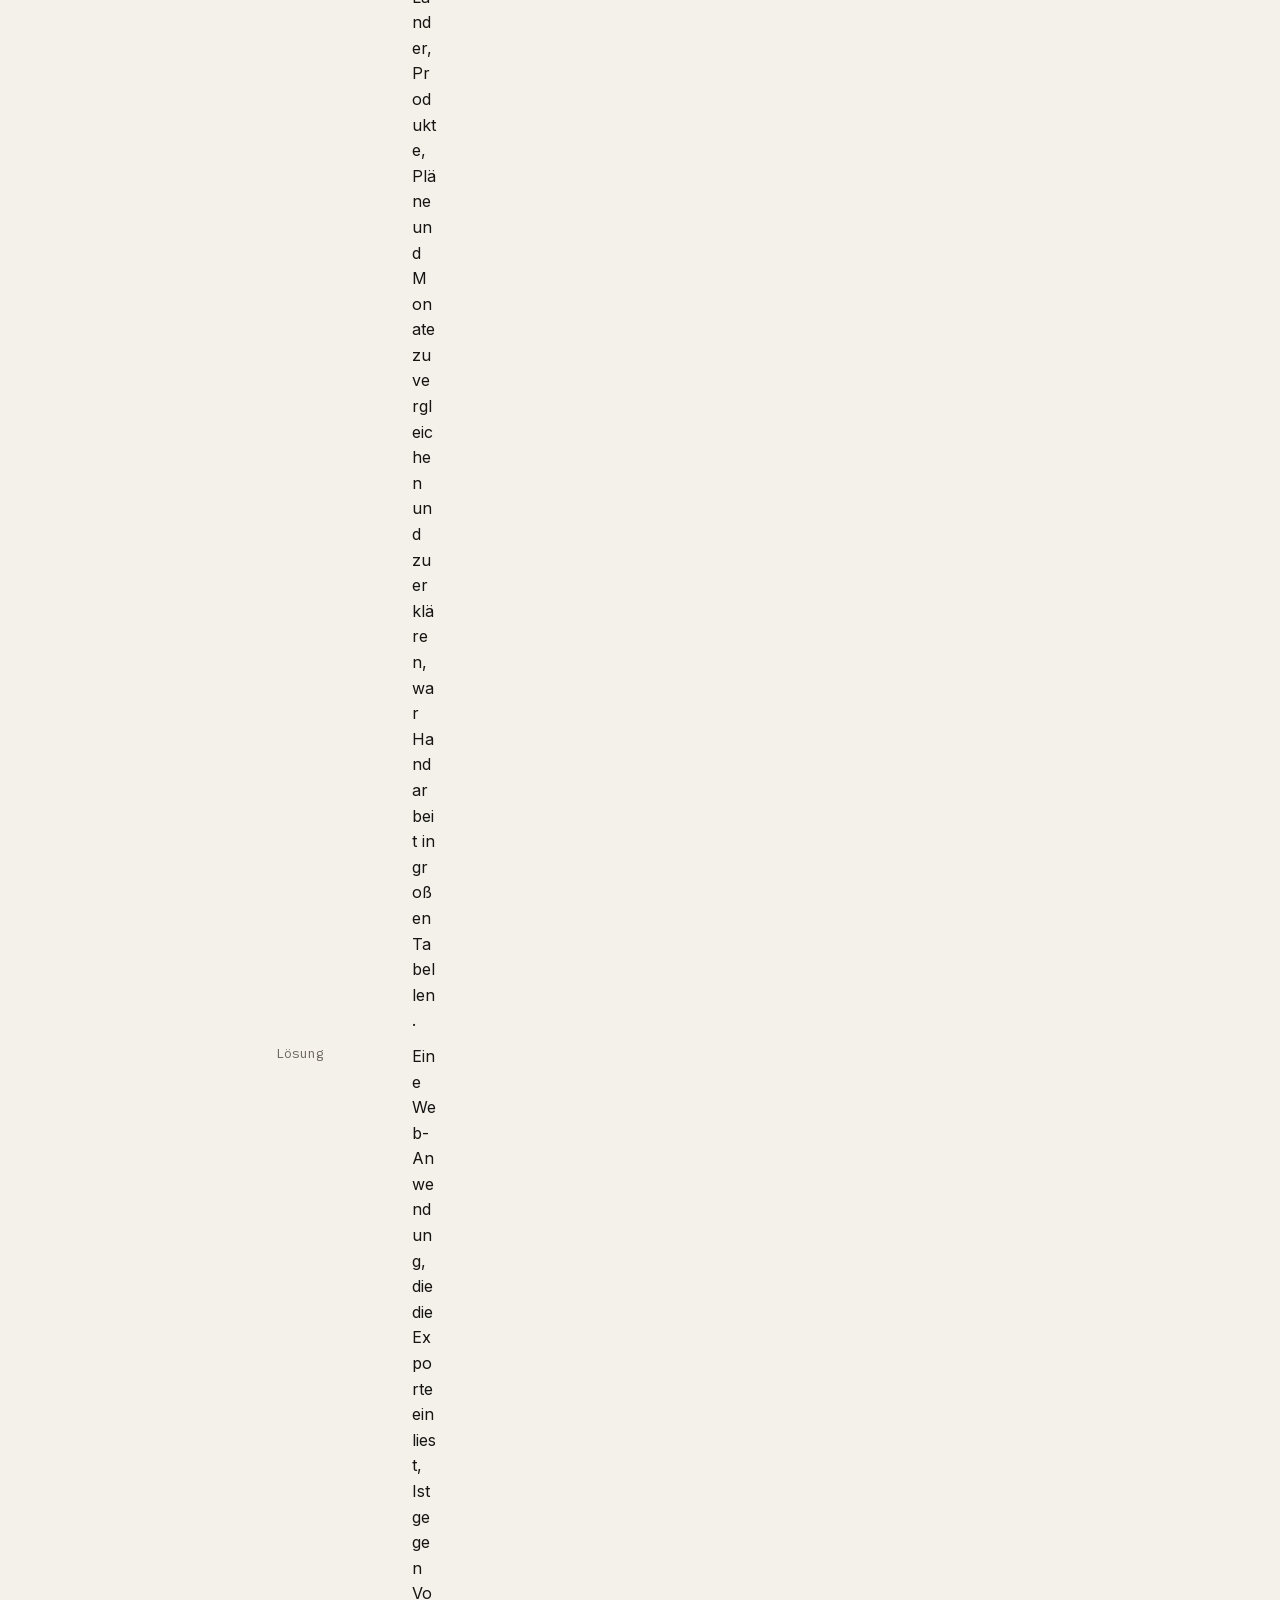
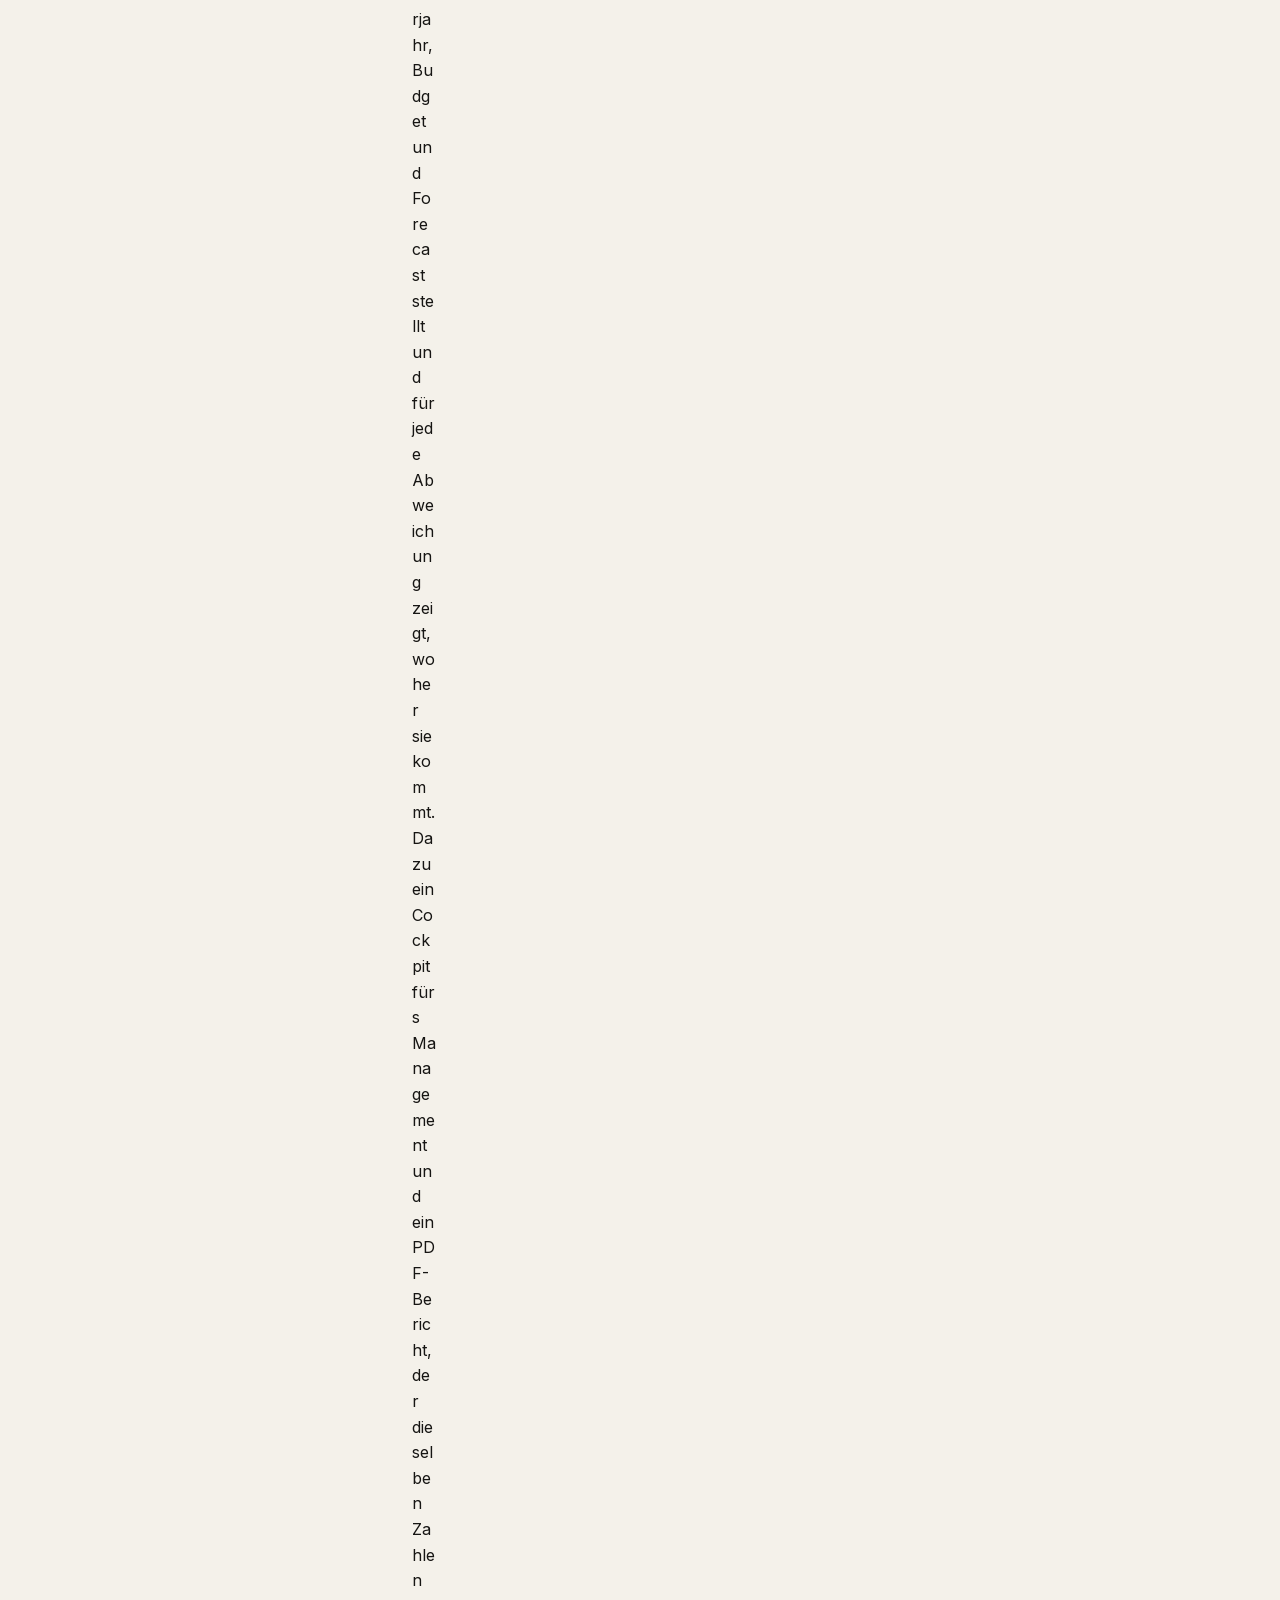
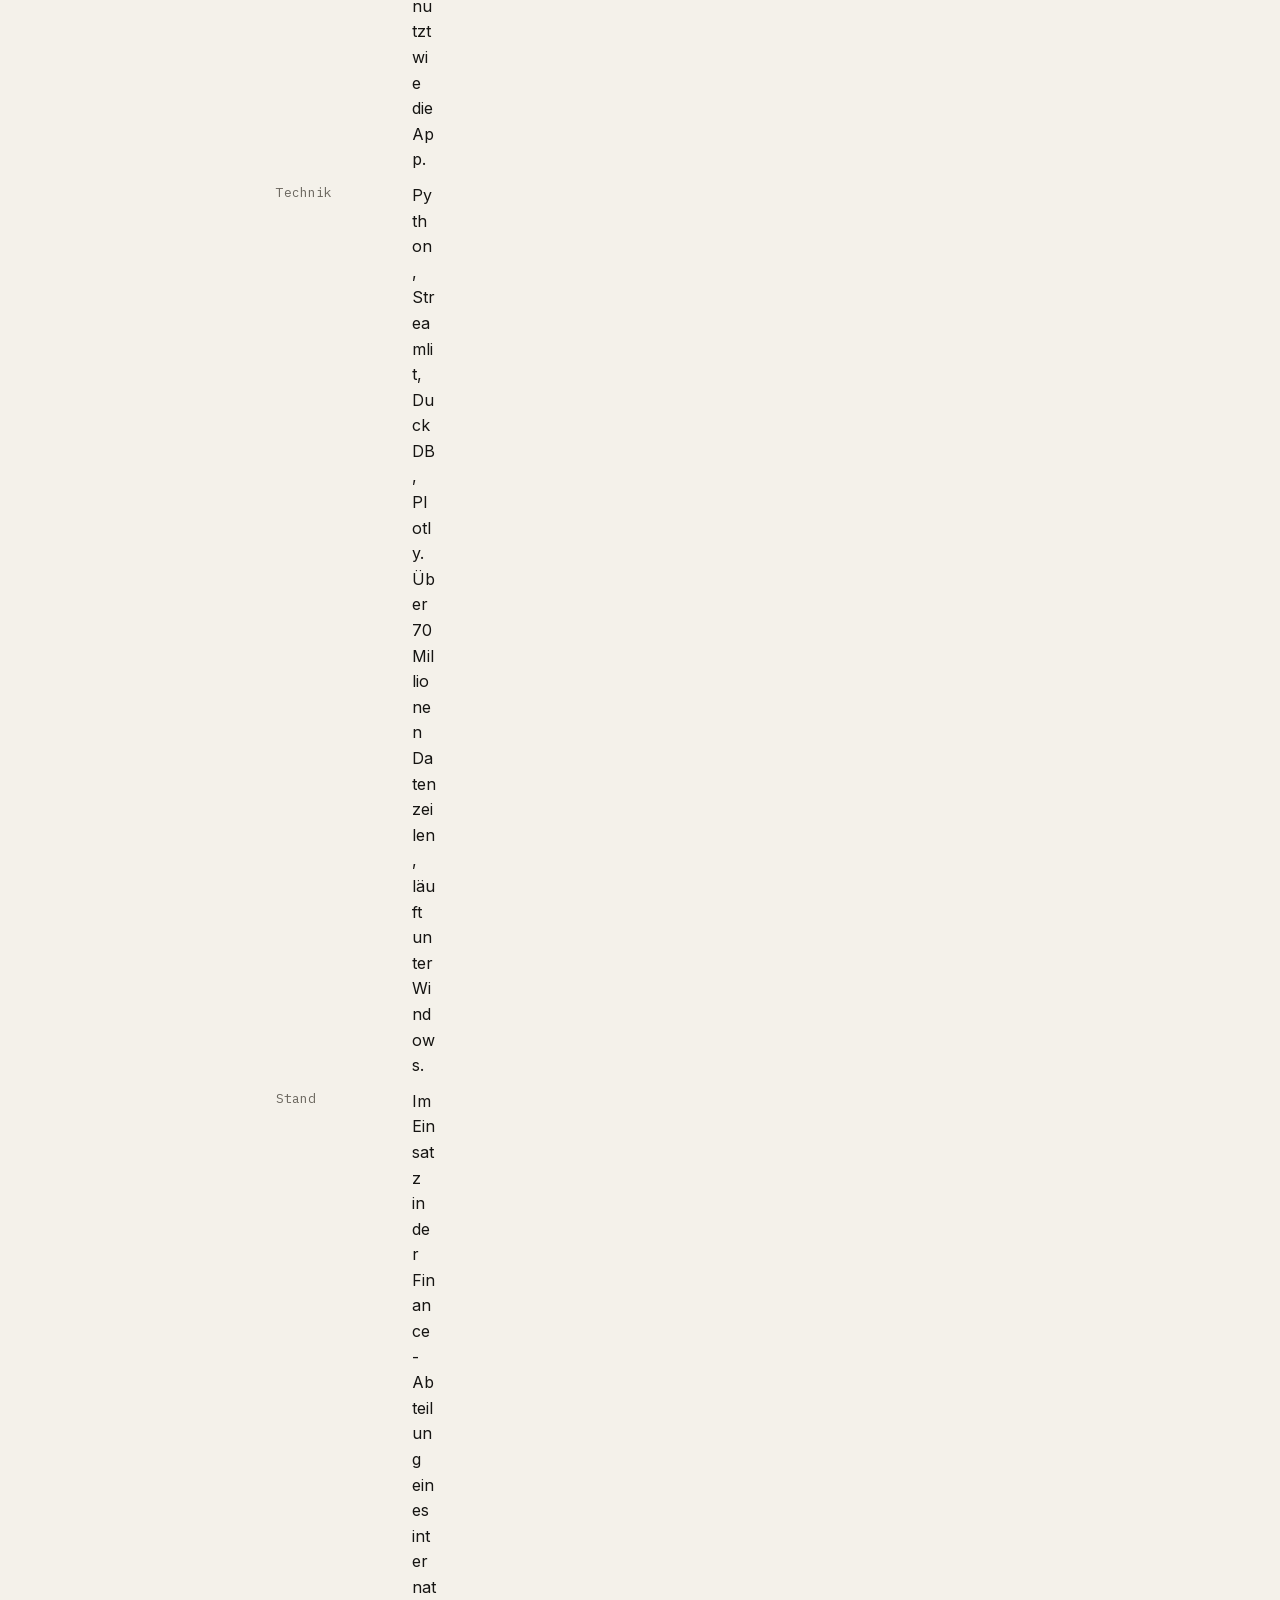
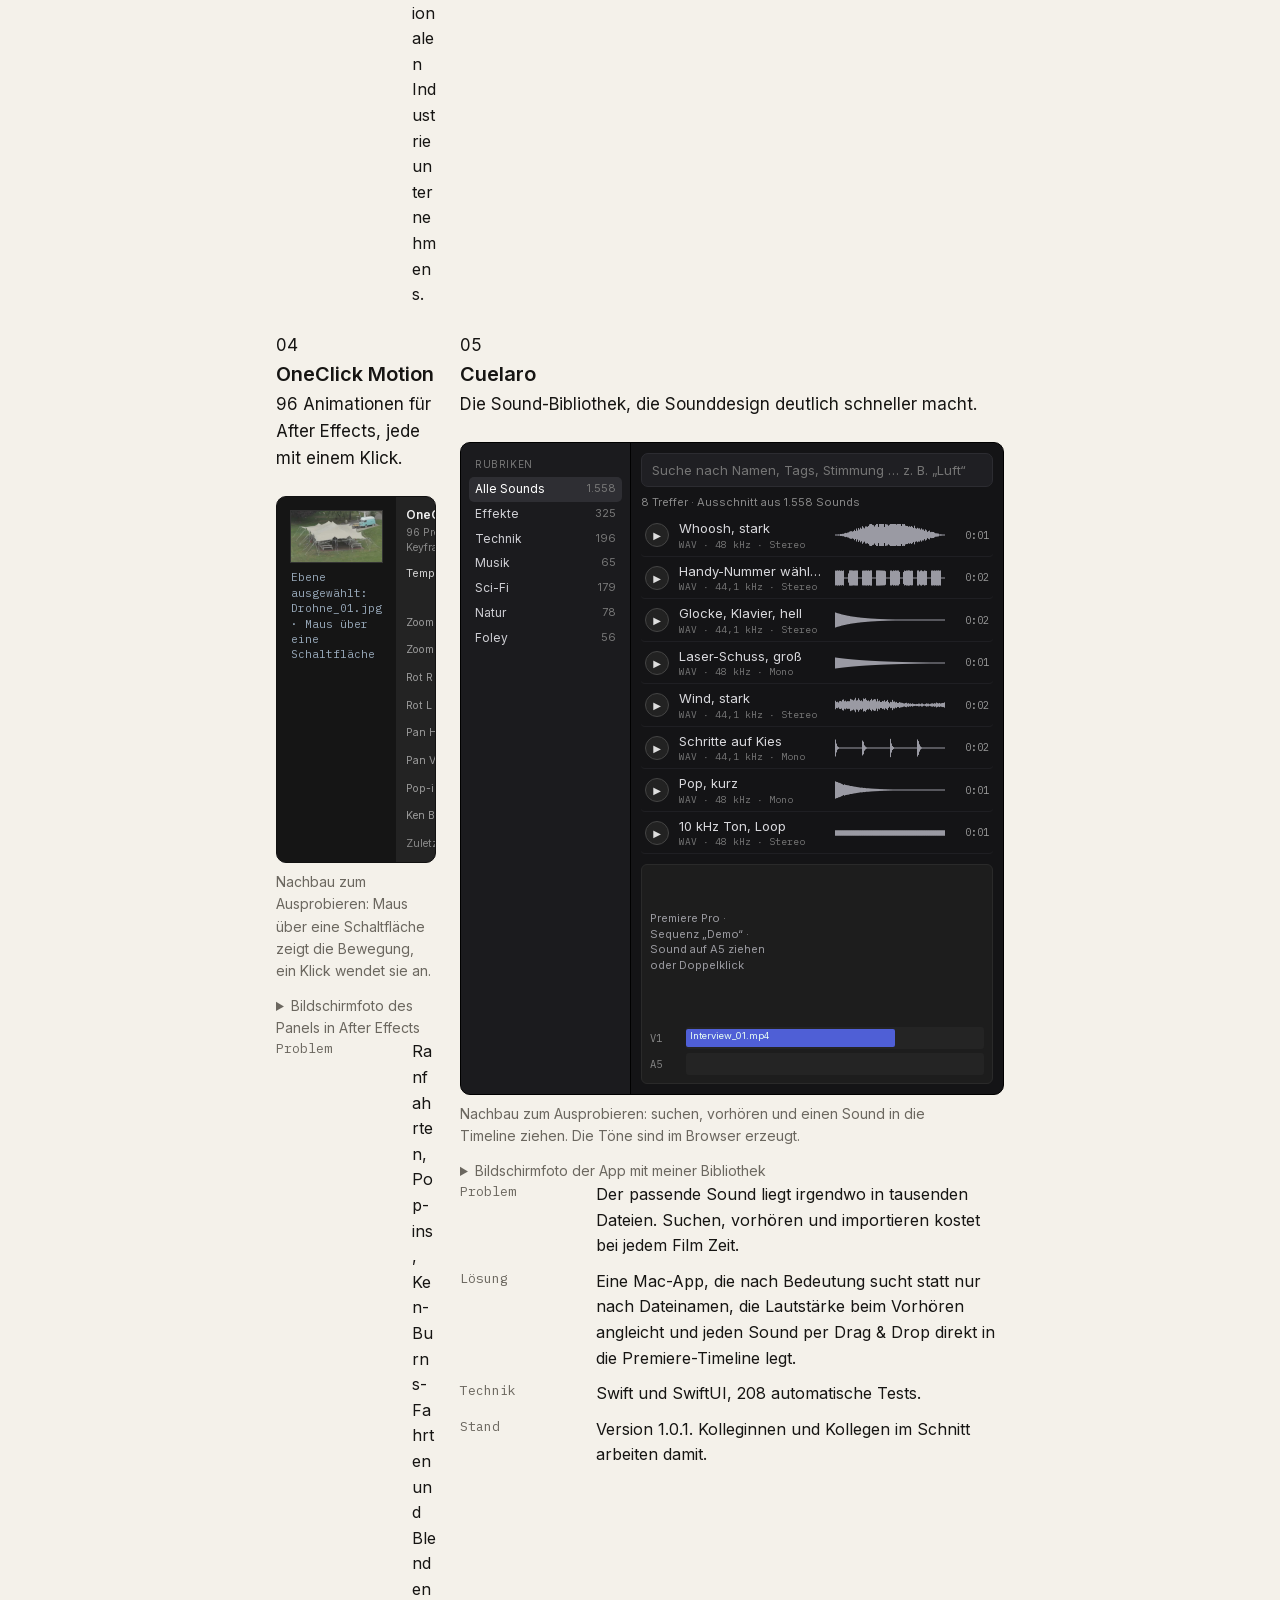
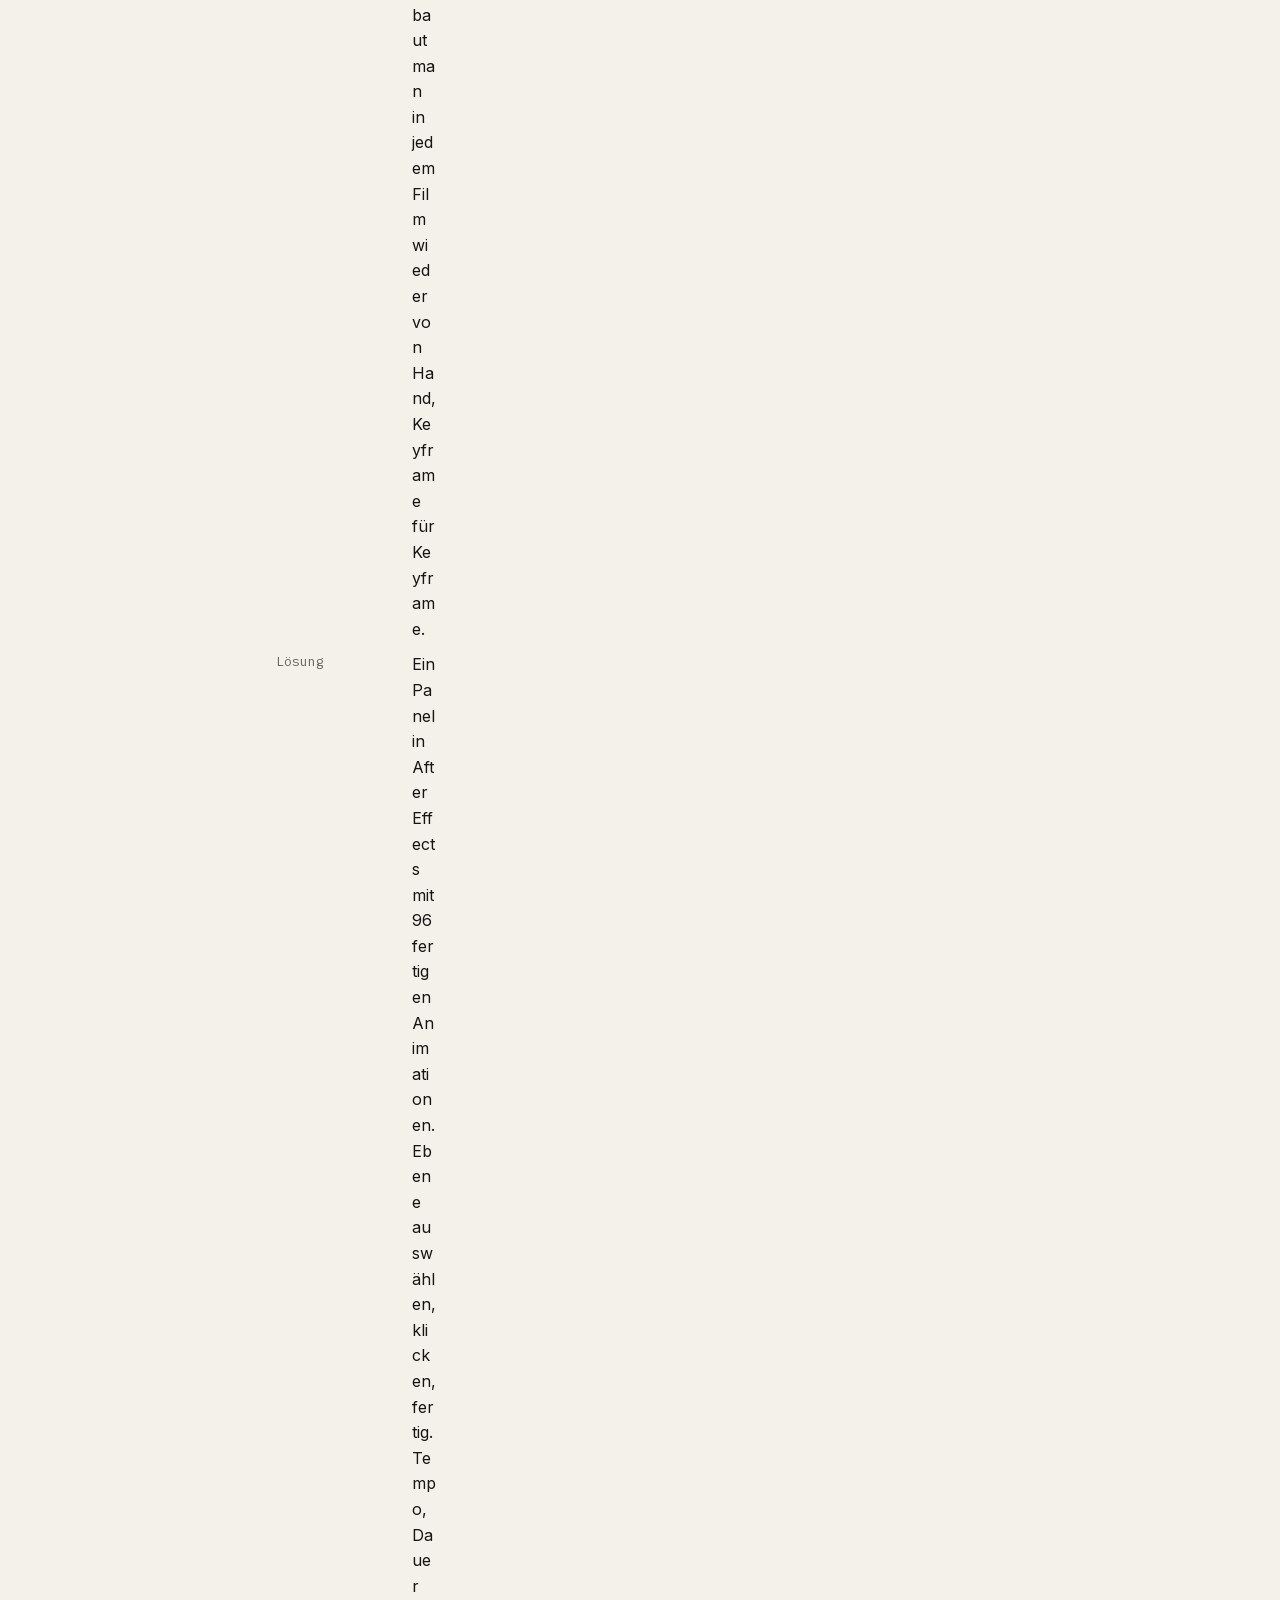
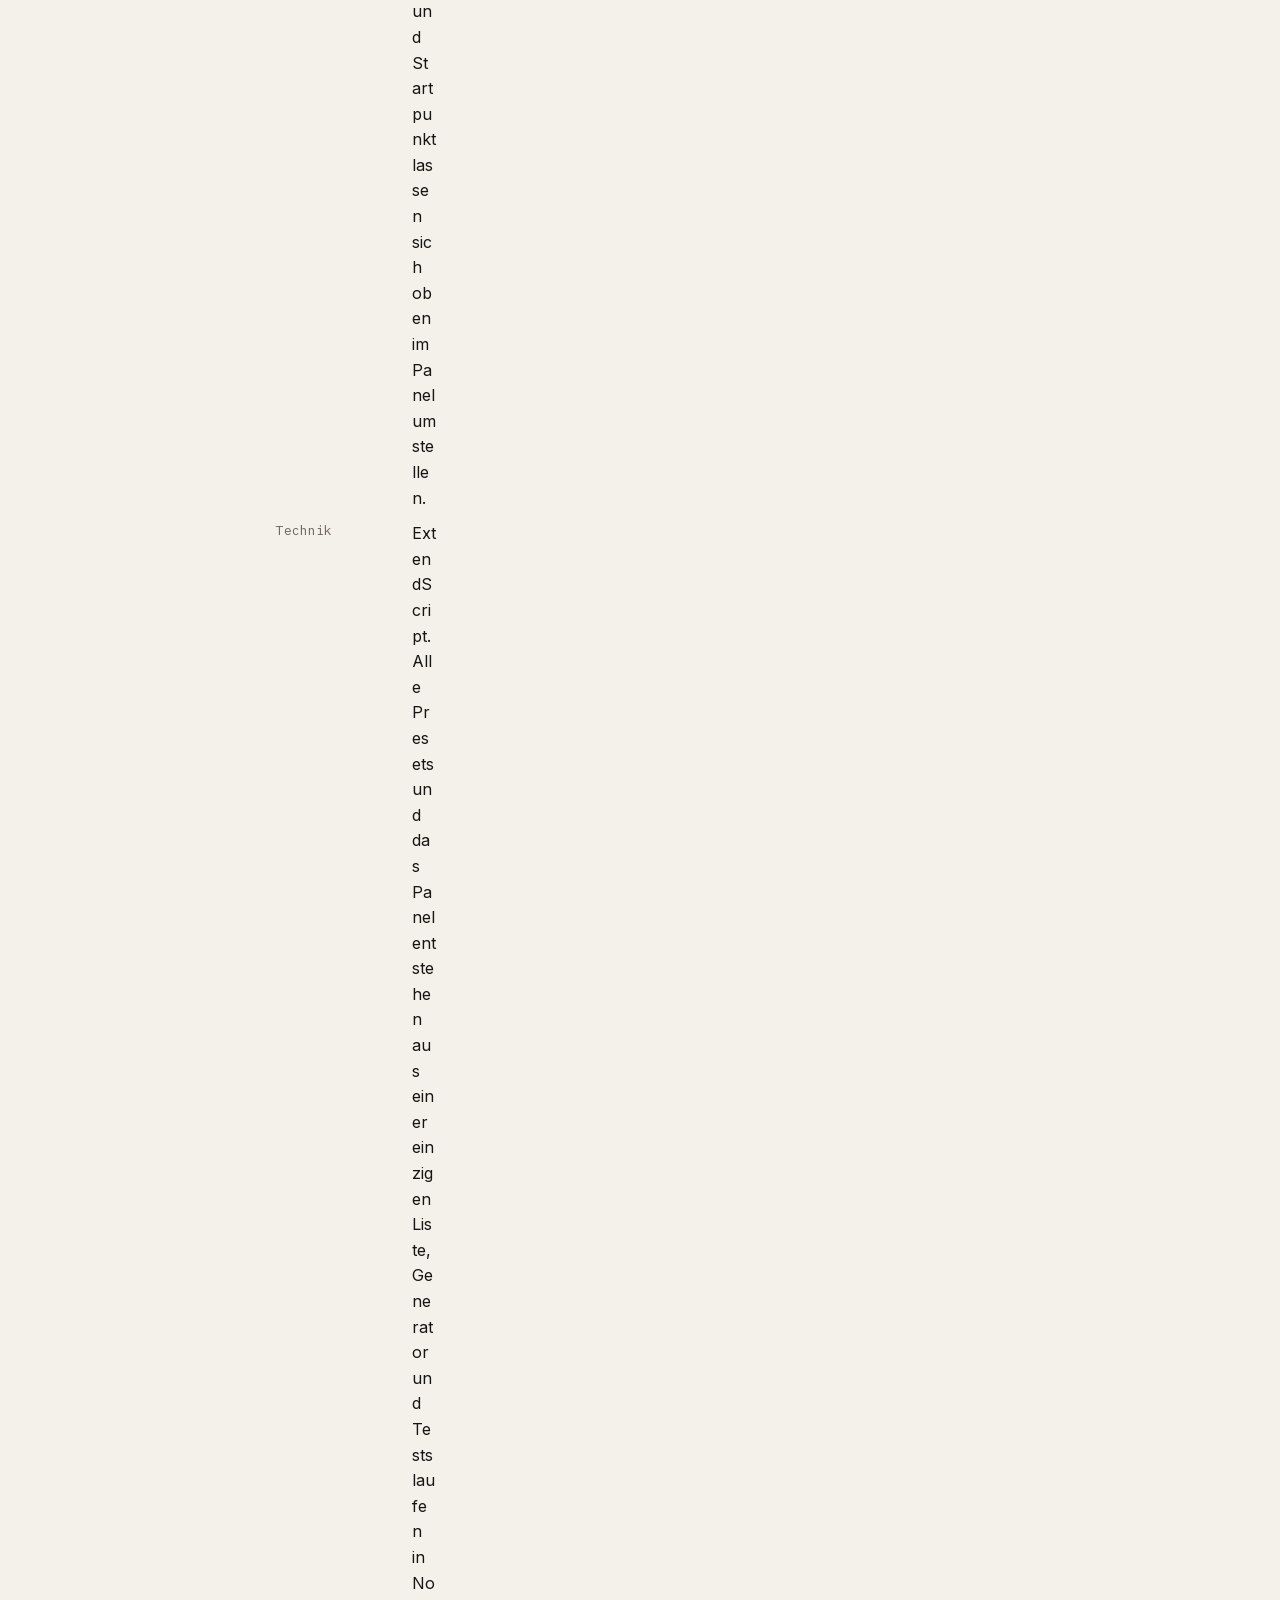
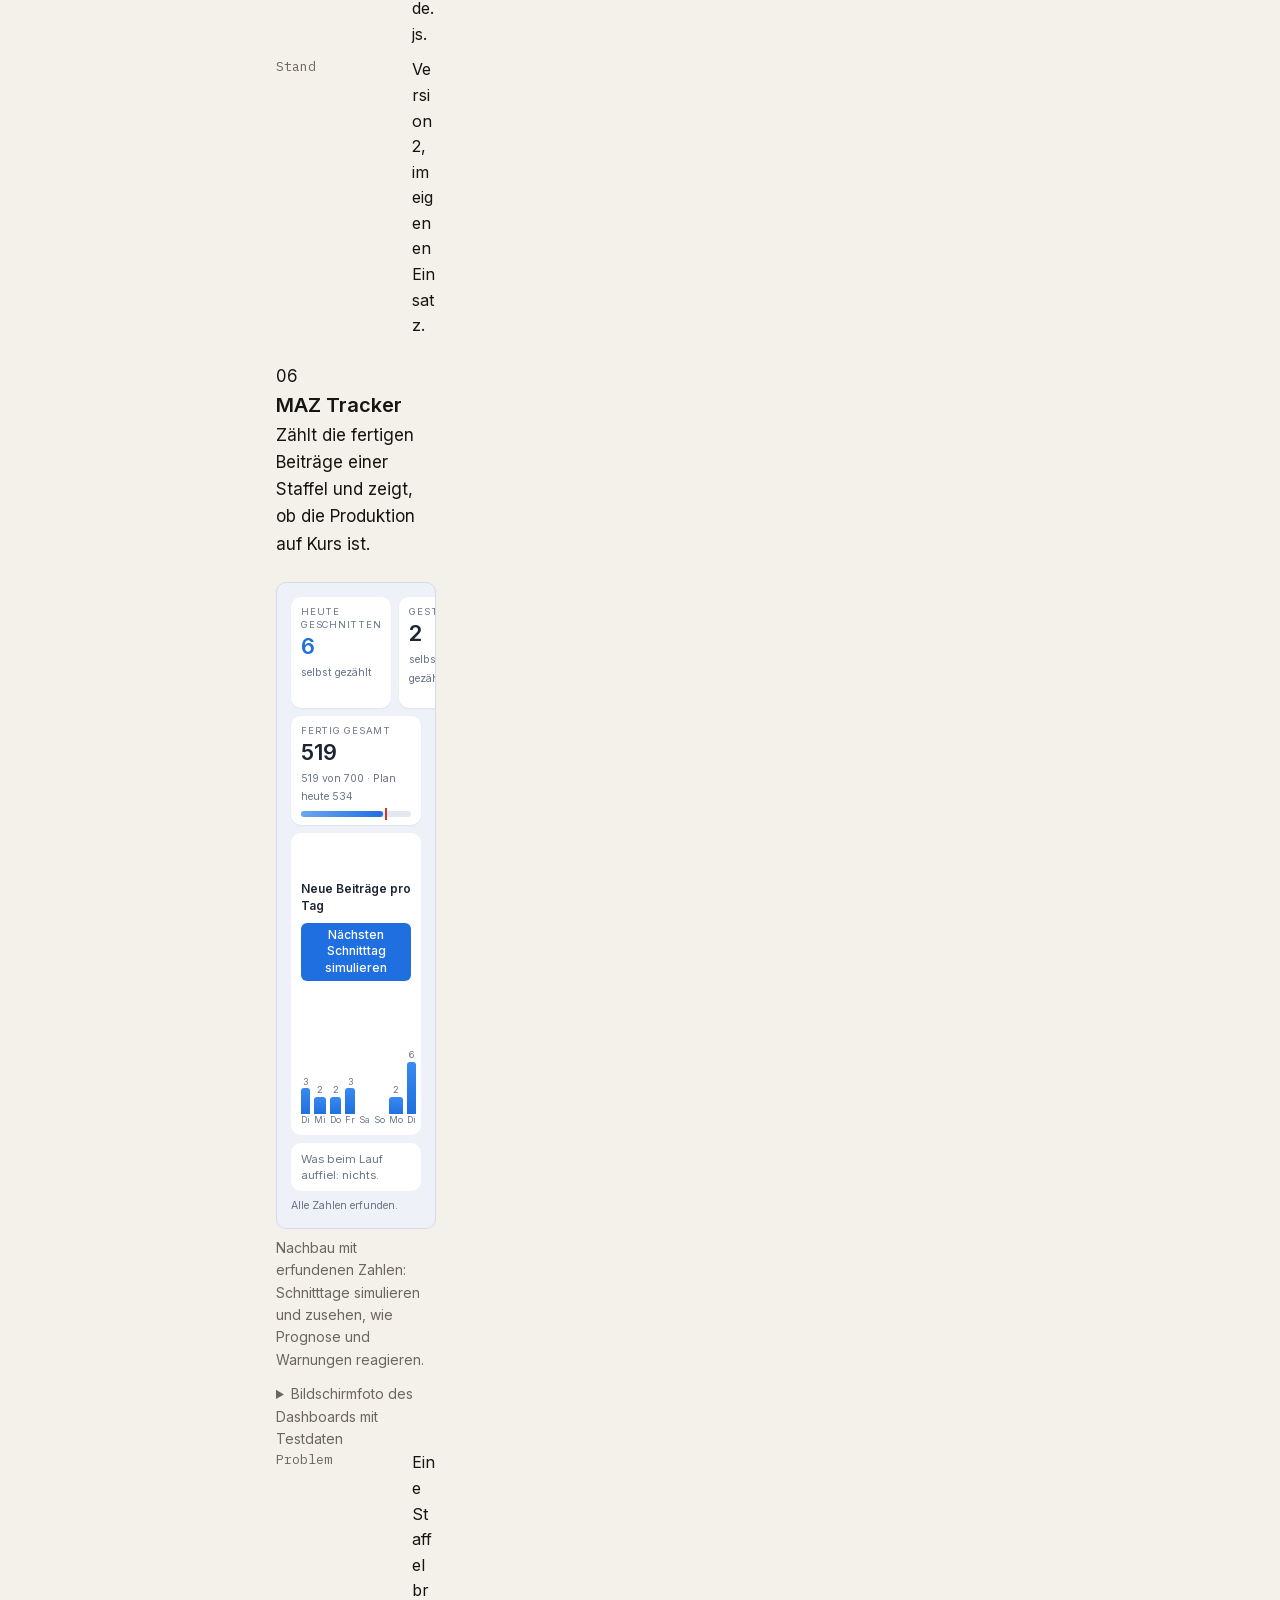
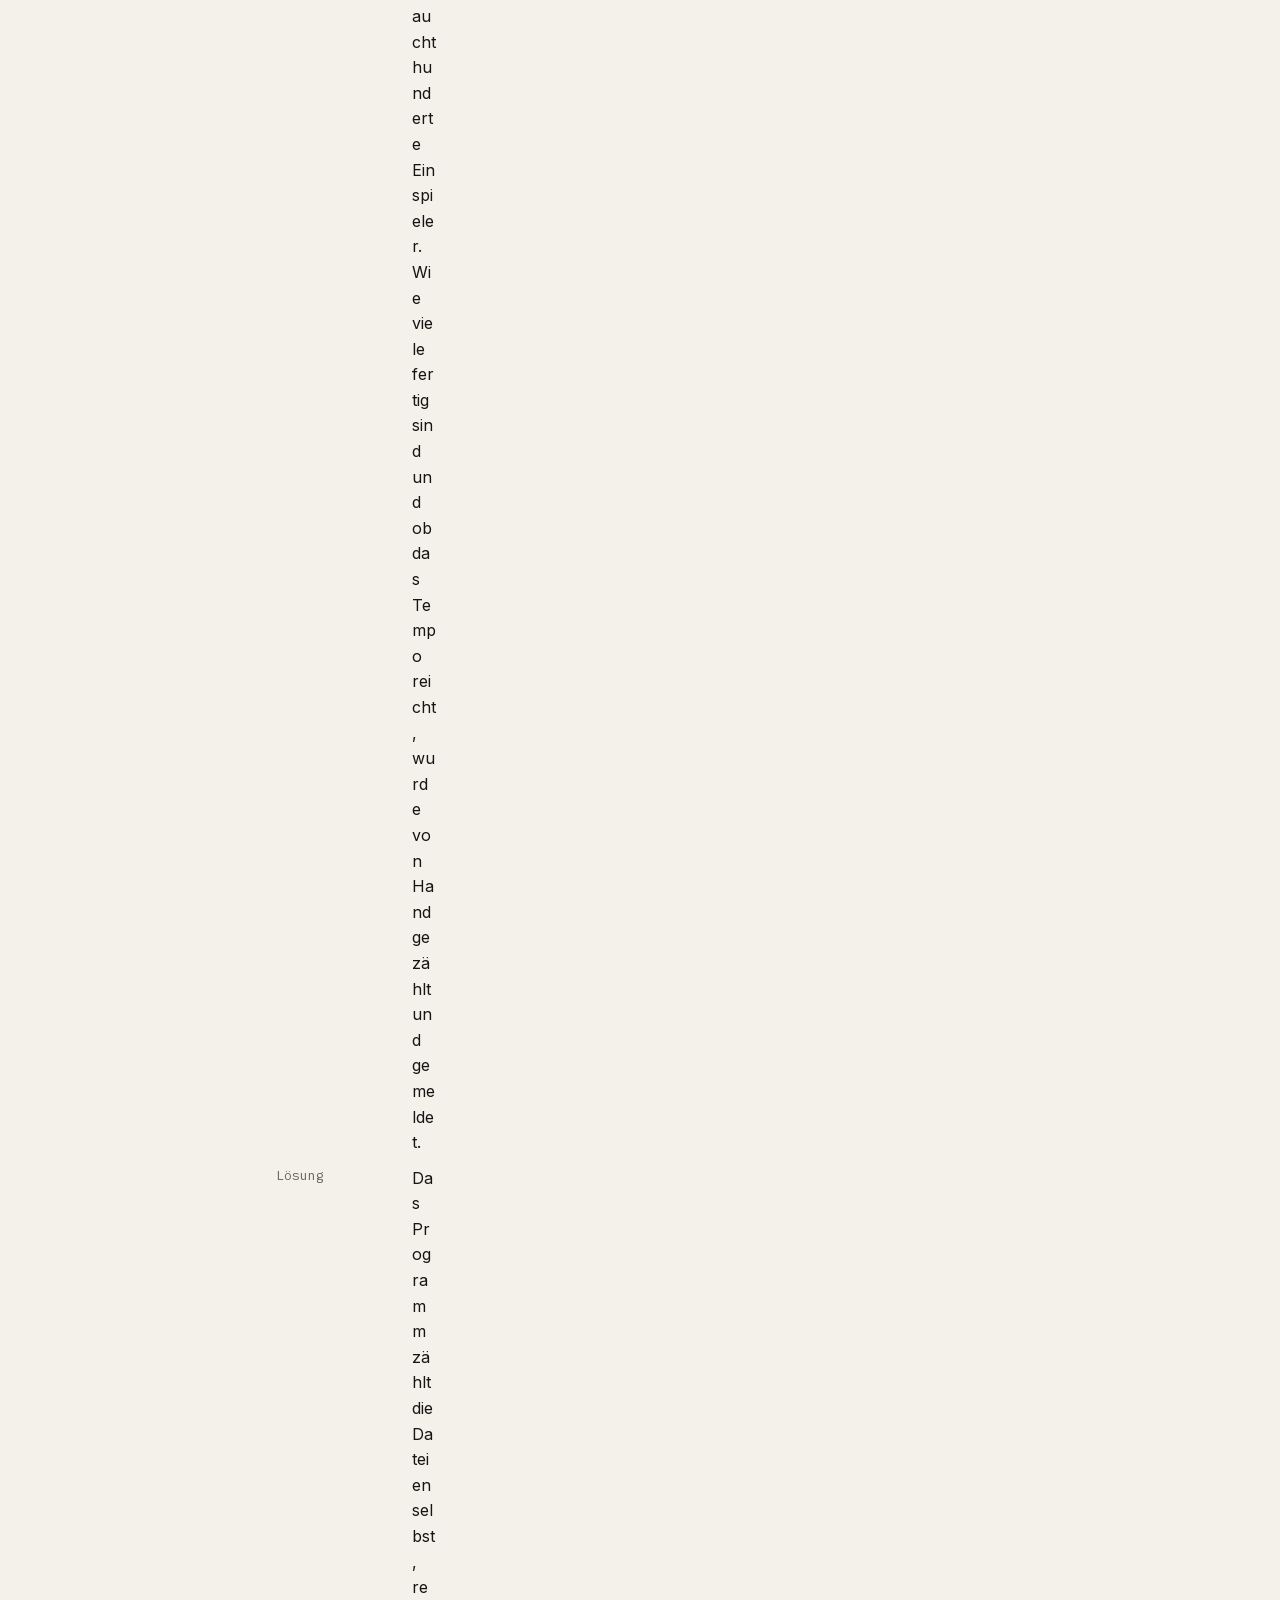
==== commit 6b54896f: "Interaktive Nachbauten für alle sechs Werkzeuge Jede Demo ahmt das echte Programm nach: After-Effect" ====
--- a/index.html
+++ b/index.html
@@ -14,6 +14,7 @@
   <link rel="preload" href="fonts/inter.woff2" as="font" type="font/woff2" crossorigin>
   <!-- ?v=… nach jeder Änderung an der CSS-Datei hochzählen, damit Besucher nicht die alte Fassung sehen -->
   <link rel="stylesheet" href="css/style.css?v=12">
+  <link rel="stylesheet" href="css/demos.css?v=3">
 </head>
 <body>
   <main class="wrap">
@@ -50,10 +51,9 @@
           <p class="kurz">Ein KI-Agent baut Rohschnitt und Animation direkt in Premiere Pro und After Effects.</p>
         </header>
         <!-- Später durch eine Bildschirmaufnahme mit eigenem Material ersetzen (video/ki-schnitt.mp4), kein Sendematerial -->
-        <figure>
-          <img src="img/werkzeuge/ki-schnitt.jpg" width="1372" height="860" loading="lazy" alt="After Effects mit einer Erklärfilm-Komposition und der Timeline voller Keyframes und Marker">
-          <figcaption>Eine Demo-Komposition in After Effects, komplett vom Agenten per Skript gebaut: Ebenen, Keyframes und Marker in der Timeline.</figcaption>
-        </figure>
+        <div class="demo" data-demo="ki-schnitt" role="group" aria-label="Interaktiver Nachbau"></div>
+        <p class="demo-hinweis">Nachbau zum Ausprobieren: Abspielen, oder in der Timeline klicken und ziehen. So baut der Agent die Komposition Wort für Wort auf den Sprechertext.</p>
+        <details class="original"><summary>Bildschirmfoto aus After Effects</summary><img src="img/werkzeuge/ki-schnitt.jpg" width="1372" height="860" loading="lazy" alt="After Effects mit einer Erklärfilm-Komposition und der Timeline voller Keyframes und Marker"></details>
         <dl class="spec">
           <dt>Problem</dt><dd>Ein Erklärfilm besteht aus vielen gleichen Handgriffen: Sprechertext anhören, Schnitte setzen, Texte und Grafiken einbauen, Sounds anlegen, alles kontrollieren.</dd>
           <dt>Lösung</dt><dd>Der Agent liest das Skript, transkribiert den Sprechertext auf das Wort genau, legt den Rohschnitt in Premiere Pro an, baut Einblendungen in After Effects und prüft sein Ergebnis selbst mit Kontrollbildern und Pegelmessung. Heraus kommt ein normales, editierbares Projekt. Feinschliff und Abnahme bleiben bei mir.</dd>
@@ -68,10 +68,9 @@
           <h3>TNT Margin Intelligence</h3>
           <p class="kurz">Ein Analyse-Werkzeug fürs Controlling, das über 70 Millionen Datenzeilen abgleicht.</p>
         </header>
-        <figure>
-          <img src="img/werkzeuge/tnt-finance.jpg" width="2000" height="1250" loading="lazy" alt="Unscharfe Ansicht eines Finanz-Dashboards mit Kennzahl-Kacheln, Filtern und einer Tabelle">
-          <figcaption>Bewusst unscharf: Die Inhalte sind vertraulich. Zu sehen ist nur der Aufbau des Cockpits.</figcaption>
-        </figure>
+        <div class="demo" data-demo="tnt" role="group" aria-label="Interaktiver Nachbau"></div>
+        <p class="demo-hinweis">Nachbau mit erfundenen Zahlen: Vergleich wählen und einen Balken anklicken.</p>
+        <details class="original"><summary>Bildschirmfoto des echten Programms, bewusst unscharf</summary><img src="img/werkzeuge/tnt-finance.jpg" width="2000" height="1250" loading="lazy" alt="Unscharfe Ansicht eines Finanz-Dashboards mit Kennzahl-Kacheln, Filtern und einer Tabelle"></details>
         <dl class="spec">
           <dt>Problem</dt><dd>Margen über viele Länder, Produkte, Pläne und Monate zu vergleichen und zu erklären, war Handarbeit in großen Tabellen.</dd>
           <dt>Lösung</dt><dd>Eine Web-Anwendung, die die Exporte einliest, Ist gegen Vorjahr, Budget und Forecast stellt und für jede Abweichung zeigt, woher sie kommt. Dazu ein Cockpit fürs Management und ein PDF-Bericht, der dieselben Zahlen nutzt wie die App.</dd>
@@ -86,10 +85,9 @@
           <h3>FreezeFramesFinder</h3>
           <p class="kurz">Findet doppelte Frames in fertigen Videos, bevor die Abnahme sie findet.</p>
         </header>
-        <figure>
-          <img src="img/werkzeuge/freezeframesfinder.webp" width="2160" height="1398" loading="lazy" alt="FreezeFramesFinder zeigt zehn Stellen mit doppelten Frames samt Timecode und vermuteter Ursache">
-          <figcaption>Ergebnis einer Prüfung: jede Stelle mit Timecode, Vorschaubild und vermuteter Ursache.</figcaption>
-        </figure>
+        <div class="demo" data-demo="fff" role="group" aria-label="Interaktiver Nachbau"></div>
+        <p class="demo-hinweis">Nachbau zum Ausprobieren: Datei wählen, auf eine rote Stelle zeigen, „Bilder vergleichen“ oder „So beheben“ klicken.</p>
+        <details class="original"><summary>Bildschirmfoto des echten Programms</summary><img src="img/werkzeuge/freezeframesfinder.webp" width="2160" height="1398" loading="lazy" alt="FreezeFramesFinder zeigt zehn Stellen mit doppelten Frames samt Timecode und vermuteter Ursache"></details>
         <dl class="spec">
           <dt>Problem</dt><dd>Nach einer Bildraten- oder Tempowandlung wiederholen sich einzelne Bilder. Das Video ruckelt, und man sieht es oft erst in der Abnahme.</dd>
           <dt>Lösung</dt><dd>Das Programm prüft den Export, nennt jede Stelle und die wahrscheinliche Ursache und zeigt, wie man sie in Premiere Pro oder After Effects behebt.</dd>
@@ -104,10 +102,9 @@
           <h3>OneClick Motion</h3>
           <p class="kurz">96 Animationen für After Effects, jede mit einem Klick.</p>
         </header>
-        <figure class="schmal">
-          <img src="img/werkzeuge/oneclick-motion.jpg" width="1316" height="1370" loading="lazy" alt="Das Panel OneClick Motion in After Effects mit einer Tabelle aus Kamera-Bewegungen in vier Stärken">
-          <figcaption>Das Panel in After Effects: jede Schaltfläche ist eine fertige Animation.</figcaption>
-        </figure>
+        <div class="demo" data-demo="ocm" role="group" aria-label="Interaktiver Nachbau"></div>
+        <p class="demo-hinweis">Nachbau zum Ausprobieren: Maus über eine Schaltfläche zeigt die Bewegung, ein Klick wendet sie an.</p>
+        <details class="original"><summary>Bildschirmfoto des Panels in After Effects</summary><img src="img/werkzeuge/oneclick-motion.jpg" width="1316" height="1370" loading="lazy" alt="Das Panel OneClick Motion in After Effects mit einer Tabelle aus Kamera-Bewegungen in vier Stärken"></details>
         <dl class="spec">
           <dt>Problem</dt><dd>Ranfahrten, Pop-ins, Ken-Burns-Fahrten und Blenden baut man in jedem Film wieder von Hand, Keyframe für Keyframe.</dd>
           <dt>Lösung</dt><dd>Ein Panel in After Effects mit 96 fertigen Animationen. Ebene auswählen, klicken, fertig. Tempo, Dauer und Startpunkt lassen sich oben im Panel umstellen.</dd>
@@ -122,10 +119,9 @@
           <h3>Cuelaro</h3>
           <p class="kurz">Die Sound-Bibliothek, die Sounddesign deutlich schneller macht.</p>
         </header>
-        <figure>
-          <img src="img/werkzeuge/cuelaro.jpg" width="2000" height="1253" loading="lazy" alt="Cuelaro mit einer Bibliothek aus 1.558 Sounds, Rubriken links und Wellenformen in der Liste">
-          <figcaption>Meine Bibliothek mit 1.558 Sounds, sortiert in 18 Rubriken.</figcaption>
-        </figure>
+        <div class="demo" data-demo="cuelaro" role="group" aria-label="Interaktiver Nachbau"></div>
+        <p class="demo-hinweis">Nachbau zum Ausprobieren: suchen, vorhören und einen Sound in die Timeline ziehen. Die Töne sind im Browser erzeugt.</p>
+        <details class="original"><summary>Bildschirmfoto der App mit meiner Bibliothek</summary><img src="img/werkzeuge/cuelaro.jpg" width="2000" height="1253" loading="lazy" alt="Cuelaro mit einer Bibliothek aus 1.558 Sounds, Rubriken links und Wellenformen in der Liste"></details>
         <dl class="spec">
           <dt>Problem</dt><dd>Der passende Sound liegt irgendwo in tausenden Dateien. Suchen, vorhören und importieren kostet bei jedem Film Zeit.</dd>
           <dt>Lösung</dt><dd>Eine Mac-App, die nach Bedeutung sucht statt nur nach Dateinamen, die Lautstärke beim Vorhören angleicht und jeden Sound per Drag &amp; Drop direkt in die Premiere-Timeline legt.</dd>
@@ -140,10 +136,9 @@
           <h3>MAZ Tracker</h3>
           <p class="kurz">Zählt die fertigen Beiträge einer Staffel und zeigt, ob die Produktion auf Kurs ist.</p>
         </header>
-        <figure>
-          <img src="img/werkzeuge/maz-tracker.jpg" width="1180" height="560" loading="lazy" alt="Dashboard des MAZ Trackers mit Tageszahlen, Gesamtstand und Prognose">
-          <figcaption>Ausschnitt aus dem Dashboard, mit erfundenen Testdaten.</figcaption>
-        </figure>
+        <div class="demo" data-demo="maz" role="group" aria-label="Interaktiver Nachbau"></div>
+        <p class="demo-hinweis">Nachbau mit erfundenen Zahlen: Schnitttage simulieren und zusehen, wie Prognose und Warnungen reagieren.</p>
+        <details class="original"><summary>Bildschirmfoto des Dashboards mit Testdaten</summary><img src="img/werkzeuge/maz-tracker.jpg" width="1180" height="560" loading="lazy" alt="Dashboard des MAZ Trackers mit Tageszahlen, Gesamtstand und Prognose"></details>
         <dl class="spec">
           <dt>Problem</dt><dd>Eine Staffel braucht hunderte Einspieler. Wie viele fertig sind und ob das Tempo reicht, wurde von Hand gezählt und gemeldet.</dd>
           <dt>Lösung</dt><dd>Das Programm zählt die Dateien selbst, rechnet Tempo und Prognose gegen den Plan und meldet, was nicht stimmt: doppelt abgelegte, liegengebliebene oder verschwundene Beiträge. Heraus kommt ein Dashboard als eine einzige HTML-Datei und ein fertiger Text für den Team-Chat.</dd>
@@ -178,5 +173,6 @@
     </footer>
 
   </main>
+  <script src="js/demos.js?v=2" defer></script>
 </body>
 </html>
--- a/css/demos.css
+++ b/css/demos.css
@@ -0,0 +1,210 @@
+/* Interaktive Nachbauten der Werkzeuge. Jede Demo ahmt die Oberfläche des echten Programms nach
+   und ist deshalb unabhängig vom hellen oder dunklen Modus der Seite gestaltet. */
+
+.demo {
+  margin-top: 24px;
+  border-radius: 10px;
+  overflow: hidden;
+  font-family: var(--schrift);
+  font-size: 13px;
+  line-height: 1.4;
+  user-select: none;
+  -webkit-user-select: none;
+}
+.demo button { font: inherit; cursor: pointer; }
+.demo-hinweis { margin-top: 8px; font-size: 14px; color: var(--grau); }
+.original { margin-top: 12px; font-size: 14px; color: var(--grau); }
+.original summary { cursor: pointer; }
+.original img { margin-top: 12px; display: block; width: 100%; height: auto; border: 1px solid var(--linie); border-radius: 8px; }
+
+@media (prefers-reduced-motion: reduce) {
+  .demo * { transition: none !important; animation: none !important; }
+}
+
+/* ---------- 01 KI-Schnitt: After Effects ---------- */
+.d-ae { background: #1d1d1f; color: #c9c9cc; border: 1px solid #000; }
+.d-ae .kopf { display: flex; align-items: center; gap: 10px; padding: 6px 10px; background: #2a2a2d; border-bottom: 1px solid #111; font-size: 12px; }
+.d-ae .kopf b { color: #e6e6e8; font-weight: 500; }
+.d-ae .oben { display: grid; grid-template-columns: 1fr 230px; }
+.d-ae .viewer { position: relative; background: #111; padding: 14px; display: flex; align-items: center; justify-content: center; }
+.d-ae .bild { position: relative; width: 100%; aspect-ratio: 16 / 9; background: #0b0d12; overflow: hidden; }
+.d-ae .titel { position: absolute; left: 0; right: 0; top: 12%; text-align: center; color: #fff; font-weight: 700; font-size: clamp(14px, 3.4vw, 30px); opacity: 0; }
+.d-ae .unter { position: absolute; left: 0; right: 0; top: 27%; text-align: center; color: #fff; font-weight: 600; font-size: clamp(9px, 1.7vw, 15px); opacity: 0; }
+.d-ae .balken { position: absolute; left: 22%; right: 22%; bottom: 8%; height: 52%; display: flex; align-items: flex-end; gap: 6%; }
+.d-ae .balken i { flex: 1; background: #3b82f6; transform-origin: bottom; transform: scaleY(0); }
+.d-ae .balken i.rot { background: #ef5a45; }
+.d-ae .untertitel { position: absolute; left: 0; right: 0; bottom: 2%; text-align: center; font-size: clamp(8px, 1.3vw, 12px); color: #f5d76e; text-shadow: 0 1px 2px #000; }
+.d-ae .log { background: #232326; border-left: 1px solid #111; padding: 10px; font-family: var(--mono); font-size: 11px; line-height: 1.5; overflow: hidden; }
+.d-ae .log p { margin: 0 0 6px; opacity: 0; transform: translateY(4px); transition: opacity .3s, transform .3s; }
+.d-ae .log p.an { opacity: 1; transform: none; }
+.d-ae .log p::before { content: "▸ "; color: #7cb5ff; }
+.d-ae .log .kopfzeile { color: #8e8e93; margin-bottom: 8px; opacity: 1; transform: none; }
+.d-ae .log .kopfzeile::before { content: ""; }
+.d-ae .steuer { display: flex; align-items: center; gap: 10px; padding: 6px 10px; background: #2a2a2d; border-top: 1px solid #111; border-bottom: 1px solid #111; }
+.d-ae .steuer button { background: #3a3a3e; color: #eee; border: 0; border-radius: 4px; padding: 3px 10px; }
+.d-ae .steuer button:hover { background: #4a4a50; }
+.d-ae .tc { font-family: var(--mono); color: #7cb5ff; font-size: 13px; }
+.d-ae .timeline { display: grid; grid-template-columns: 130px 1fr; }
+.d-ae .namen div, .d-ae .spuren .zeile { height: 22px; border-bottom: 1px solid #141416; }
+.d-ae .namen div { padding: 0 8px; display: flex; align-items: center; gap: 6px; font-size: 11.5px; white-space: nowrap; overflow: hidden; background: #232326; }
+.d-ae .namen div::before { content: ""; width: 8px; height: 8px; border-radius: 2px; background: var(--f, #ef5a45); flex: none; }
+.d-ae .spuren { position: relative; cursor: ew-resize; background: #1b1b1d; }
+.d-ae .lineal { height: 20px; position: relative; border-bottom: 1px solid #141416; background: #232326; font-size: 10px; color: #8e8e93; }
+.d-ae .lineal span { position: absolute; top: 4px; transform: translateX(-50%); }
+.d-ae .namen .lineal-platz { height: 20px; background: #232326; }
+.d-ae .namen .lineal-platz::before { display: none; }
+.d-ae .zeile { position: relative; }
+.d-ae .ebene { position: absolute; top: 4px; bottom: 4px; background: rgba(239, 90, 69, .45); border-radius: 2px; }
+.d-ae .ebene.text { background: rgba(239, 90, 69, .45); }
+.d-ae .ebene.form { background: rgba(59, 130, 246, .4); }
+.d-ae .key { position: absolute; top: 50%; width: 7px; height: 7px; background: #e6e6e8; transform: translate(-50%, -50%) rotate(45deg); }
+.d-ae .wort { position: absolute; top: 4px; bottom: 4px; background: rgba(46, 204, 113, .35); border-radius: 2px; font-size: 9px; color: #d6f5e3; padding-left: 2px; overflow: hidden; white-space: nowrap; transition: background .15s; }
+.d-ae .wort.an { background: rgba(46, 204, 113, .8); color: #062; }
+.d-ae .marker { position: absolute; top: 2px; font-size: 9px; color: #111; background: #c9c9cc; padding: 0 3px; border-radius: 2px; transform: translateX(-2px); }
+.d-ae .kopflinie { position: absolute; top: 0; bottom: 0; width: 1px; background: #4c8dff; pointer-events: none; }
+.d-ae .kopflinie::before { content: ""; position: absolute; top: 0; left: -5px; border: 5px solid transparent; border-top-color: #4c8dff; }
+
+/* ---------- 02 TNT ---------- */
+.d-tnt { background: #0f1720; color: #cfd8e3; border: 1px solid #0a0f15; padding: 14px; }
+.d-tnt .reiter { display: flex; gap: 6px; flex-wrap: wrap; margin-bottom: 12px; }
+.d-tnt .reiter button { background: #17222e; color: #cfd8e3; border: 1px solid #253445; border-radius: 6px; padding: 4px 10px; }
+.d-tnt .reiter button[aria-pressed="true"] { background: #1f8f7a; border-color: #1f8f7a; color: #fff; }
+.d-tnt .kacheln { display: grid; grid-template-columns: repeat(3, 1fr); gap: 8px; margin-bottom: 12px; }
+.d-tnt .kachel { background: #142030; border: 1px solid #22303f; border-radius: 8px; padding: 8px 10px; }
+.d-tnt .kachel small { color: #8aa0b5; font-size: 10.5px; display: block; }
+.d-tnt .kachel b { color: #fff; font-size: 18px; font-weight: 600; }
+.d-tnt .kachel em { font-style: normal; font-size: 11px; display: block; }
+.d-tnt .plus { color: #3ecf8e; } .d-tnt .minus { color: #ff7a6b; }
+.d-tnt .bruecke { background: #142030; border: 1px solid #22303f; border-radius: 8px; padding: 10px; }
+.d-tnt .bruecke h4 { margin: 0 0 6px; font-size: 12px; font-weight: 600; color: #e6edf5; }
+.d-tnt svg { display: block; width: 100%; height: auto; }
+.d-tnt svg .bar { cursor: pointer; transition: opacity .15s; }
+.d-tnt svg .bar:hover, .d-tnt svg .bar.aktiv { opacity: 1 !important; stroke: #fff; stroke-width: 1.5; }
+.d-tnt .detail { margin-top: 10px; min-height: 64px; background: #0f1720; border: 1px solid #22303f; border-radius: 6px; padding: 8px 10px; font-size: 12px; }
+.d-tnt .detail b { color: #fff; }
+
+/* ---------- 03 FreezeFramesFinder ---------- */
+.d-fff { background: #2b2b2b; color: #dcdcdc; border: 1px solid #111; font-size: 12px; }
+.d-fff .titelleiste { text-align: center; padding: 6px; background: #3a3a3a; font-weight: 600; color: #e8e8e8; position: relative; }
+.d-fff .titelleiste::before { content: ""; position: absolute; left: 10px; top: 50%; width: 42px; height: 10px; margin-top: -5px; background: radial-gradient(circle at 5px 5px, #ff5f57 4.5px, transparent 5px), radial-gradient(circle at 21px 5px, #febc2e 4.5px, transparent 5px), radial-gradient(circle at 37px 5px, #28c840 4.5px, transparent 5px); }
+.d-fff .dateien { margin: 10px; border: 1px solid #1d1d1d; background: #232323; }
+.d-fff .dateien div { display: grid; grid-template-columns: 1fr 80px 1.2fr; gap: 8px; padding: 3px 8px; cursor: pointer; }
+.d-fff .dateien .kopf { background: #333; color: #bbb; cursor: default; font-size: 11px; }
+.d-fff .dateien .rot { color: #ff6b5f; } .d-fff .dateien .gruen { color: #3ecf6a; }
+.d-fff .dateien div.sel { background: #0a64d8; color: #fff; }
+.d-fff .unten { display: grid; grid-template-columns: 1fr 220px; gap: 10px; margin: 0 10px 10px; }
+.d-fff .stellen { border: 1px solid #1d1d1d; background: #232323; max-height: 168px; overflow: auto; }
+.d-fff .stellen div { display: grid; grid-template-columns: 24px 1fr 86px 86px; padding: 2px 8px; cursor: pointer; font-variant-numeric: tabular-nums; }
+.d-fff .stellen div:hover { background: #333; }
+.d-fff .stellen div.sel { background: #4a4a4a; }
+.d-fff .stellen .kopf { background: #333; color: #bbb; cursor: default; position: sticky; top: 0; }
+.d-fff .vorschau img { width: 100%; display: block; aspect-ratio: 16 / 9; object-fit: cover; }
+.d-fff .vorschau p { margin: 6px 0 0; }
+.d-fff .ursache { display: flex; justify-content: space-between; align-items: center; gap: 8px; margin: 0 10px; flex-wrap: wrap; }
+.d-fff .ursache button { background: #4a4a4a; color: #eee; border: 1px solid #5a5a5a; border-radius: 4px; padding: 3px 10px; }
+.d-fff .ursache button:hover { background: #5a5a5a; }
+.d-fff .diagramm { margin: 8px 10px 10px; background: #232323; border: 1px solid #1d1d1d; }
+.d-fff .diagramm svg { display: block; width: 100%; height: 90px; cursor: pointer; }
+.d-fff .vergleich { display: none; margin: 0 10px 10px; background: #1f1f1f; border: 1px solid #1d1d1d; padding: 8px; }
+.d-fff .vergleich.offen { display: block; }
+.d-fff .vergleich .reihe { display: grid; grid-template-columns: repeat(3, 1fr); gap: 6px; }
+.d-fff .vergleich figure { margin: 0; position: relative; aspect-ratio: 16 / 9; overflow: hidden; background: #000; }
+.d-fff .vergleich figure img { position: absolute; inset: 0; width: 100%; height: 100%; object-fit: cover; }
+.d-fff .vergleich figure img + img { mix-blend-mode: difference; }
+.d-fff .vergleich .diff img { filter: contrast(3) brightness(1.4); }
+.d-fff .vergleich figcaption { position: absolute; left: 4px; bottom: 2px; font-size: 10px; color: #fff; text-shadow: 0 1px 2px #000; margin: 0; }
+.d-fff .vergleich .schritte { margin: 8px 0 0; padding-left: 18px; }
+
+/* ---------- 04 OneClick Motion ---------- */
+.d-ocm { background: #232323; color: #d0d0d0; border: 1px solid #111; display: grid; grid-template-columns: 1fr 1.25fr; }
+.d-ocm .comp { background: #151515; padding: 14px; display: flex; flex-direction: column; gap: 8px; }
+.d-ocm .rahmen { position: relative; aspect-ratio: 16 / 9; overflow: hidden; background: #000; outline: 1px solid #333; }
+.d-ocm .rahmen img { position: absolute; inset: 0; width: 100%; height: 100%; object-fit: cover; }
+.d-ocm .keyinfo { font-family: var(--mono); font-size: 11px; color: #9ab; min-height: 34px; }
+.d-ocm .panel { padding: 10px; }
+.d-ocm .panel h4 { margin: 0 0 2px; font-size: 12px; color: #eee; font-weight: 600; }
+.d-ocm .panel .sub { font-size: 10.5px; color: #888; margin-bottom: 8px; }
+.d-ocm .optionen { display: flex; gap: 6px; margin-bottom: 8px; flex-wrap: wrap; align-items: center; font-size: 11px; }
+.d-ocm .optionen button { background: #2f2f2f; border: 1px solid #3c3c3c; color: #ccc; border-radius: 3px; padding: 2px 8px; }
+.d-ocm .optionen button[aria-pressed="true"] { background: #3d6db5; border-color: #3d6db5; color: #fff; }
+.d-ocm .matrix { display: grid; grid-template-columns: 58px repeat(4, 1fr); gap: 3px; font-size: 10.5px; }
+.d-ocm .matrix span { display: flex; align-items: center; color: #999; }
+.d-ocm .matrix button { background: #2f2f2f; border: 1px solid #3c3c3c; color: #ddd; border-radius: 3px; padding: 4px 2px; white-space: nowrap; overflow: hidden; text-overflow: ellipsis; }
+.d-ocm .matrix button:hover { background: #3a3a3a; border-color: #5a5a5a; }
+.d-ocm .matrix button.aktiv { background: #3d6db5; border-color: #3d6db5; color: #fff; }
+.d-ocm .zuletzt { margin-top: 8px; font-size: 10.5px; color: #888; }
+
+/* ---------- 05 Cuelaro ---------- */
+.d-cue { background: #141416; color: #d8d8dc; border: 1px solid #000; display: grid; grid-template-columns: 170px 1fr; }
+.d-cue aside { background: #1b1b1e; padding: 10px 8px; border-right: 1px solid #000; font-size: 12px; }
+.d-cue aside small { display: block; color: #777; font-size: 10px; letter-spacing: .06em; margin: 4px 6px 6px; }
+.d-cue aside button { display: flex; justify-content: space-between; width: 100%; background: none; border: 0; color: #cfcfd4; padding: 4px 6px; border-radius: 5px; text-align: left; }
+.d-cue aside button:hover { background: #26262a; }
+.d-cue aside button[aria-pressed="true"] { background: #2e2e33; color: #fff; }
+.d-cue aside button em { font-style: normal; color: #777; font-size: 11px; }
+.d-cue main { padding: 10px; min-width: 0; }
+.d-cue input { width: 100%; background: #1f1f23; border: 1px solid #2c2c31; color: #eee; border-radius: 7px; padding: 7px 10px; font: inherit; }
+.d-cue input:focus { outline: 1px solid #d9a441; }
+.d-cue .treffer { margin: 8px 0 4px; font-size: 11px; color: #888; }
+.d-cue .liste > div { display: grid; grid-template-columns: 26px 1fr 110px 36px; gap: 8px; align-items: center; padding: 5px 4px; border-bottom: 1px solid #1f1f23; cursor: grab; border-radius: 4px; }
+.d-cue .liste > div:hover { background: #1c1c20; }
+.d-cue .liste > div.spielt { background: #22222a; }
+.d-cue .liste button { width: 24px; height: 24px; border-radius: 50%; border: 1px solid #444; background: #222; color: #ddd; font-size: 10px; padding: 0; }
+.d-cue .liste .name { overflow: hidden; white-space: nowrap; text-overflow: ellipsis; }
+.d-cue .liste .name small { display: block; color: #777; font-family: var(--mono); font-size: 9.5px; }
+.d-cue .liste canvas { width: 110px; height: 22px; display: block; }
+.d-cue .liste .dauer { font-family: var(--mono); font-size: 10.5px; color: #999; text-align: right; }
+.d-cue .ppro { margin-top: 10px; background: #1d1d1d; border: 1px solid #2a2a2a; border-radius: 6px; padding: 6px 8px; font-size: 11px; }
+.d-cue .ppro .kopf { color: #9a9aa0; margin-bottom: 4px; }
+.d-cue .spur { display: grid; grid-template-columns: 30px 1fr; align-items: center; gap: 6px; height: 26px; }
+.d-cue .spur b { color: #888; font-weight: 400; font-family: var(--mono); font-size: 10.5px; }
+.d-cue .spur .feld { position: relative; height: 22px; background: #242424; border-radius: 3px; }
+.d-cue .spur .feld.ziel { outline: 1px dashed #d9a441; }
+.d-cue .clip { position: absolute; top: 2px; bottom: 2px; background: #2f7d5b; border-radius: 2px; color: #e9fff3; font-size: 9.5px; padding: 0 4px; overflow: hidden; white-space: nowrap; }
+.d-cue .clip.v { background: #4f5fd6; }
+
+/* ---------- 06 MAZ Tracker ---------- */
+.d-maz { background: #eef2f8; color: #1d2433; border: 1px solid #d5dcea; padding: 14px; }
+.d-maz .reihe { display: grid; grid-template-columns: repeat(4, 1fr); gap: 8px; }
+.d-maz .karte { background: #fff; border-radius: 10px; padding: 8px 10px; box-shadow: 0 1px 2px rgba(0,0,0,.06); }
+.d-maz .karte small { display: block; font-size: 9.5px; letter-spacing: .08em; color: #6b7487; text-transform: uppercase; }
+.d-maz .karte b { font-size: 22px; font-weight: 600; display: block; transition: color .3s; }
+.d-maz .karte em { font-style: normal; font-size: 10.5px; color: #6b7487; }
+.d-maz .karte.blau b { color: #1f6fe0; } .d-maz .karte.rot b { color: #d2352b; }
+.d-maz .gesamt { margin-top: 8px; }
+.d-maz .balkenleiste { height: 6px; background: #e3e7ef; border-radius: 3px; margin-top: 6px; position: relative; overflow: visible; }
+.d-maz .balkenleiste i { position: absolute; left: 0; top: 0; bottom: 0; background: linear-gradient(90deg, #6aa7f2, #1f6fe0); border-radius: 3px; transition: width .5s; }
+.d-maz .balkenleiste u { position: absolute; top: -3px; bottom: -3px; width: 2px; background: #d2352b; }
+.d-maz .diagramm { margin-top: 8px; background: #fff; border-radius: 10px; padding: 8px 10px; }
+.d-maz .diagramm .kopf { display: flex; justify-content: space-between; align-items: center; gap: 8px; flex-wrap: wrap; font-size: 12px; font-weight: 600; }
+.d-maz .diagramm button { background: #1f6fe0; color: #fff; border: 0; border-radius: 6px; padding: 4px 10px; font-weight: 500; }
+.d-maz .diagramm button:hover { background: #185bbb; }
+.d-maz .saeulen { display: flex; align-items: flex-end; gap: 4px; height: 90px; margin-top: 8px; }
+.d-maz .saeulen div { flex: 1; display: flex; flex-direction: column; align-items: center; justify-content: flex-end; height: 100%; font-size: 9px; color: #6b7487; }
+.d-maz .saeulen i { width: 100%; background: linear-gradient(180deg, #3b8af0, #1f6fe0); border-radius: 3px 3px 0 0; transition: height .4s; }
+.d-maz .saeulen div.neu i { outline: 1px dashed #1f6fe0; outline-offset: 1px; }
+.d-maz .warnungen { margin-top: 8px; background: #fff; border-radius: 10px; padding: 8px 10px; font-size: 11.5px; min-height: 40px; }
+.d-maz .warnungen span { display: inline-block; border: 1px solid #b7791f; color: #8a5a10; border-radius: 10px; padding: 0 6px; font-size: 9.5px; font-weight: 600; margin-right: 6px; }
+
+@media (max-width: 640px) {
+  .d-ae .oben { grid-template-columns: 1fr; }
+  .d-ae .log { border-left: 0; border-top: 1px solid #111; max-height: 120px; }
+  .d-ae .timeline { grid-template-columns: 92px 1fr; }
+  .d-ae .steuer span:last-child { display: none; }
+  .d-ae .kopf span { display: none; }
+  .d-tnt .kacheln { grid-template-columns: 1fr; }
+  .d-fff .unten { grid-template-columns: 1fr; }
+  .d-fff .dateien div { grid-template-columns: 1fr 1fr; }
+  .d-fff .dateien div span:nth-child(2) { display: none; }
+  .d-fff .stellen div { grid-template-columns: 22px 1fr 80px; }
+  .d-fff .stellen div span:nth-child(4) { display: none; }
+  .d-ocm { grid-template-columns: 1fr; }
+  .d-cue { grid-template-columns: 1fr; }
+  .d-cue aside { display: flex; gap: 4px; overflow-x: auto; padding: 6px; border-right: 0; border-bottom: 1px solid #000; }
+  .d-cue aside small { display: none; }
+  .d-cue aside button { width: auto; white-space: nowrap; gap: 6px; }
+  .d-cue .liste > div { grid-template-columns: 26px 1fr 70px; }
+  .d-cue .liste .dauer { display: none; }
+  .d-cue .liste canvas { width: 70px; }
+  .d-maz .reihe { grid-template-columns: repeat(2, 1fr); }
+}
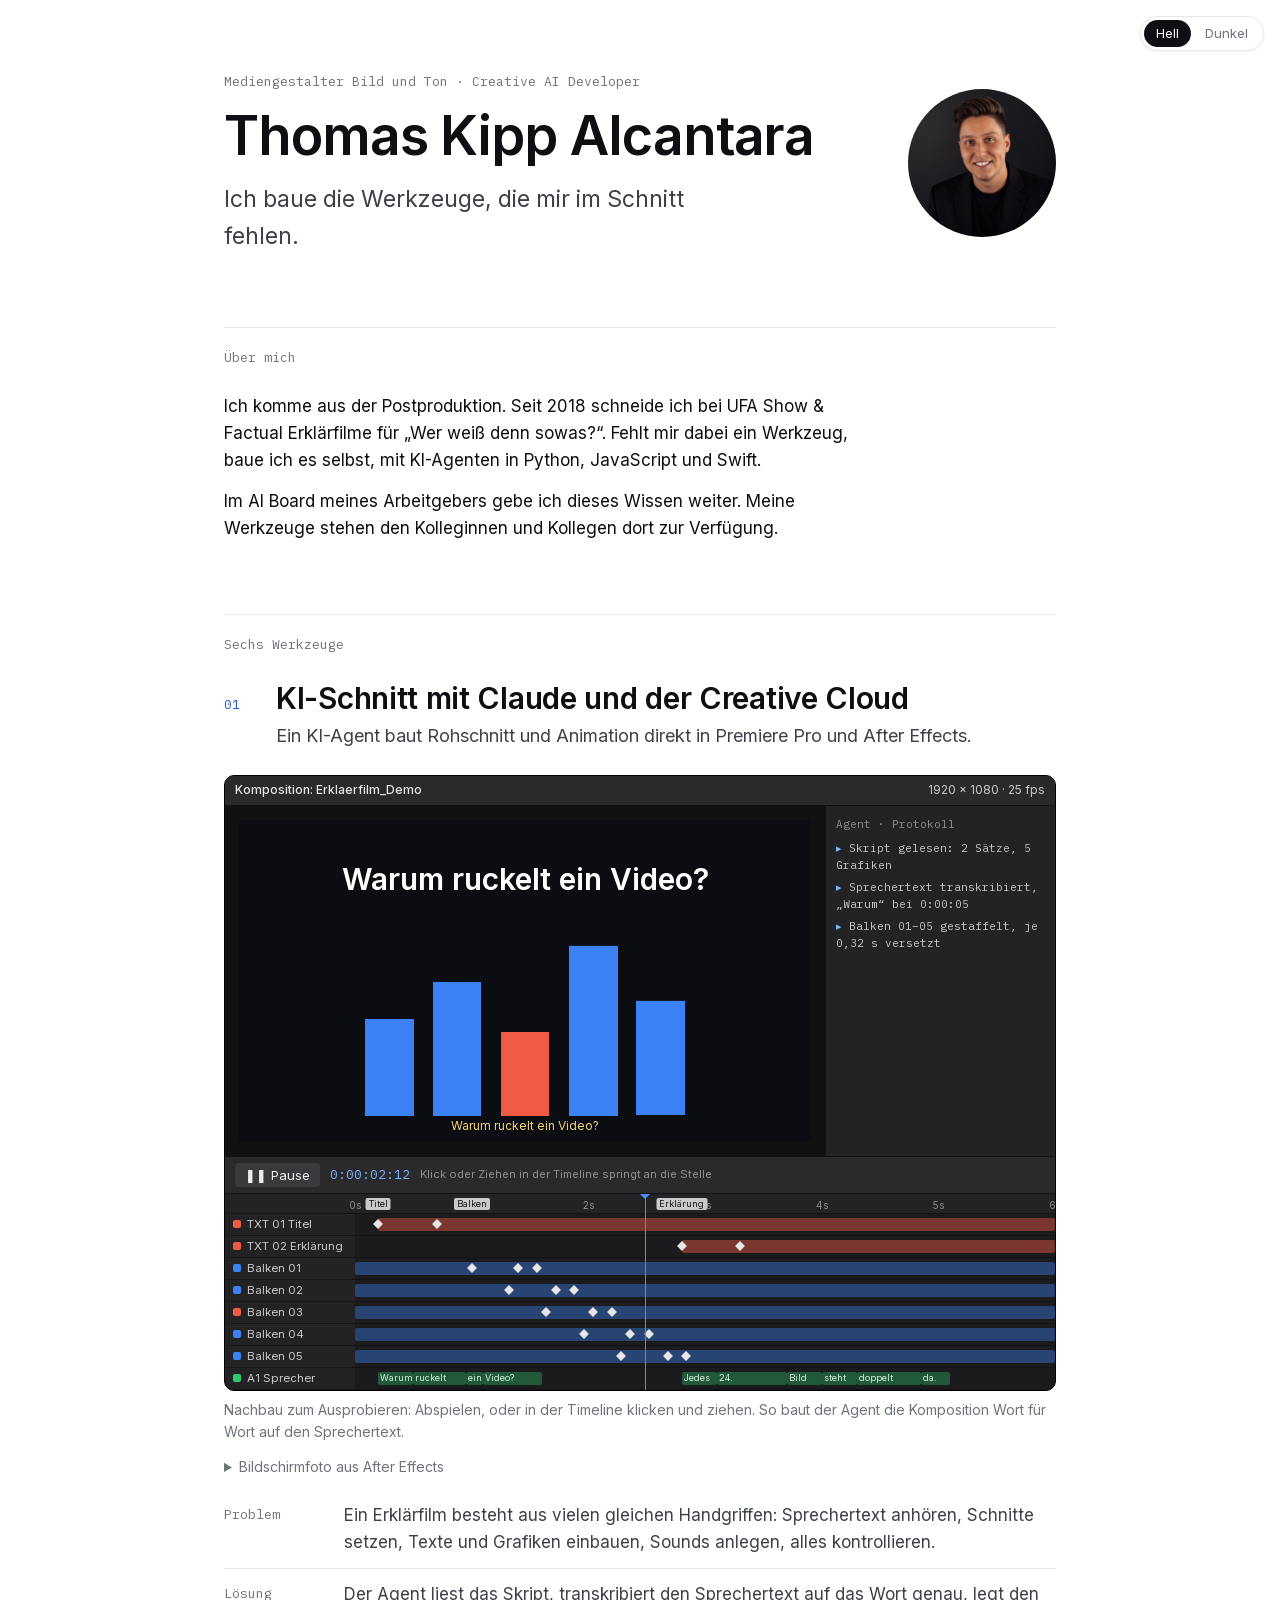
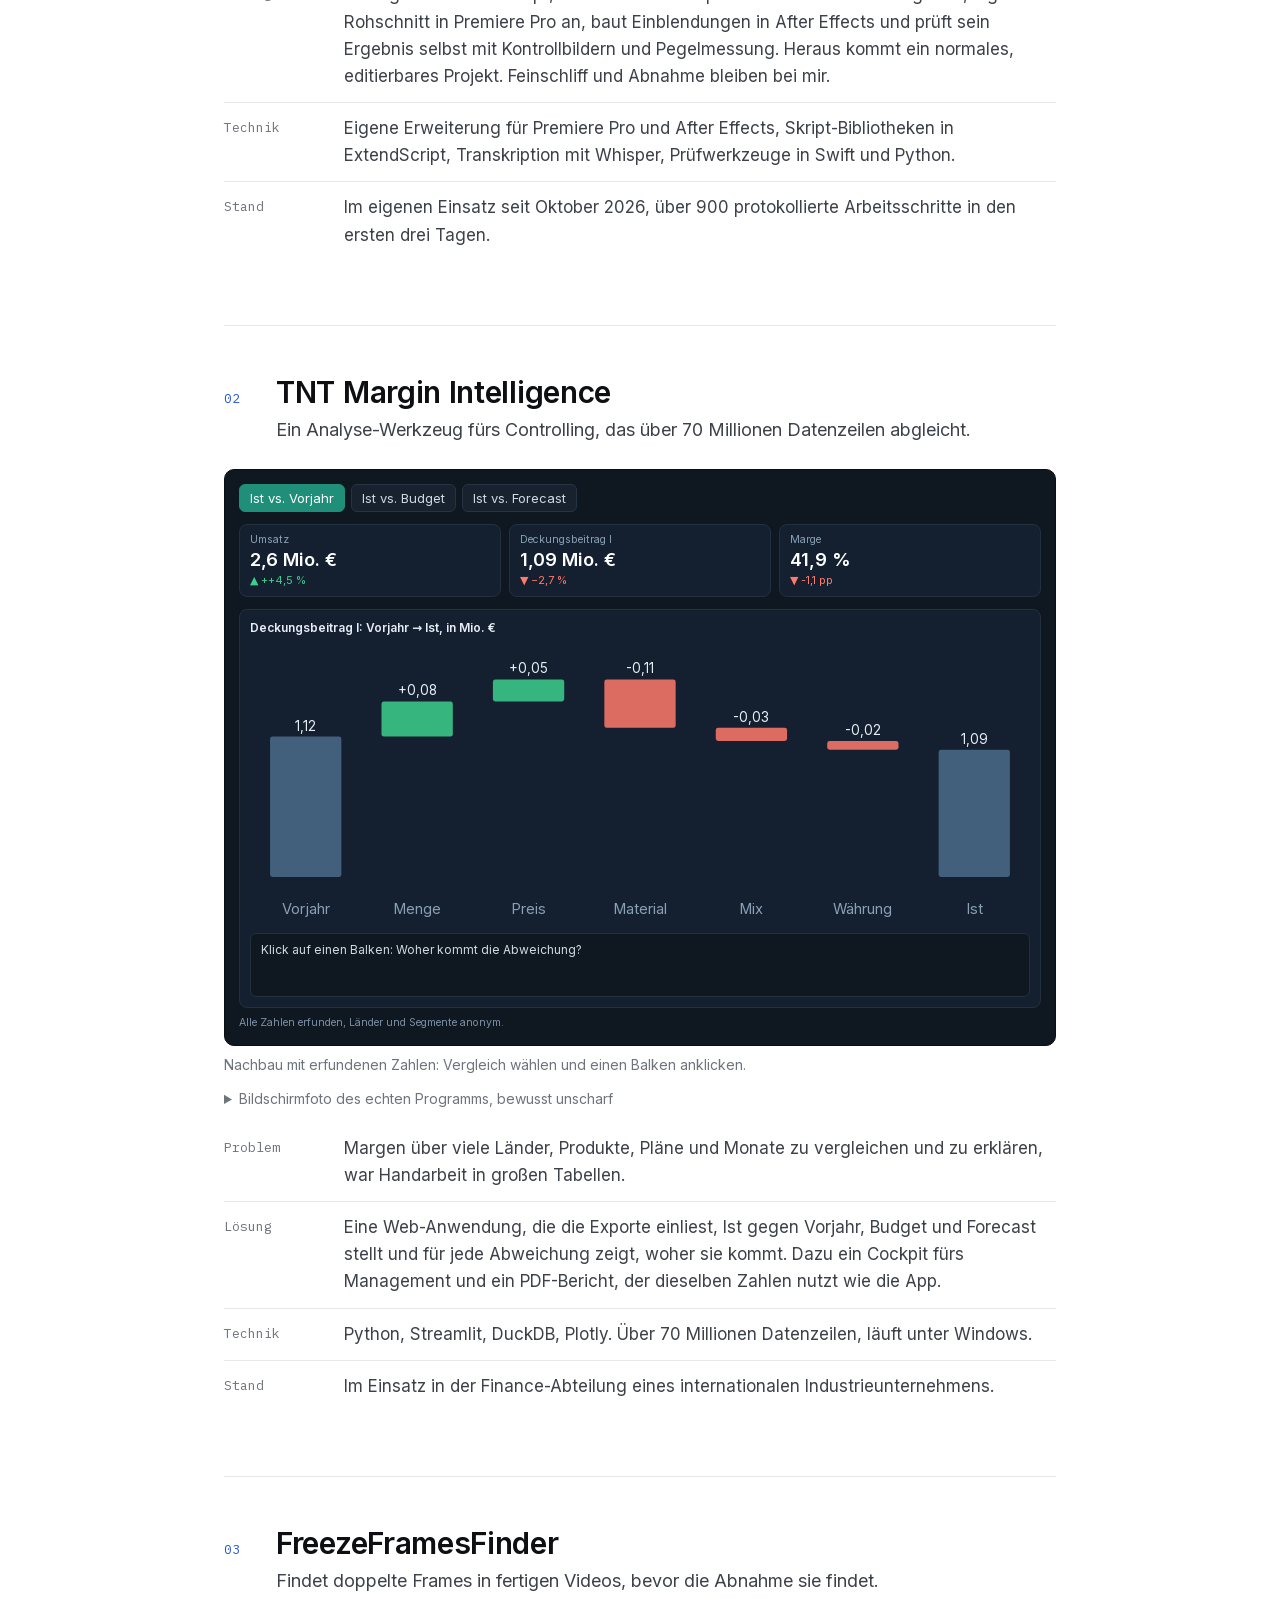
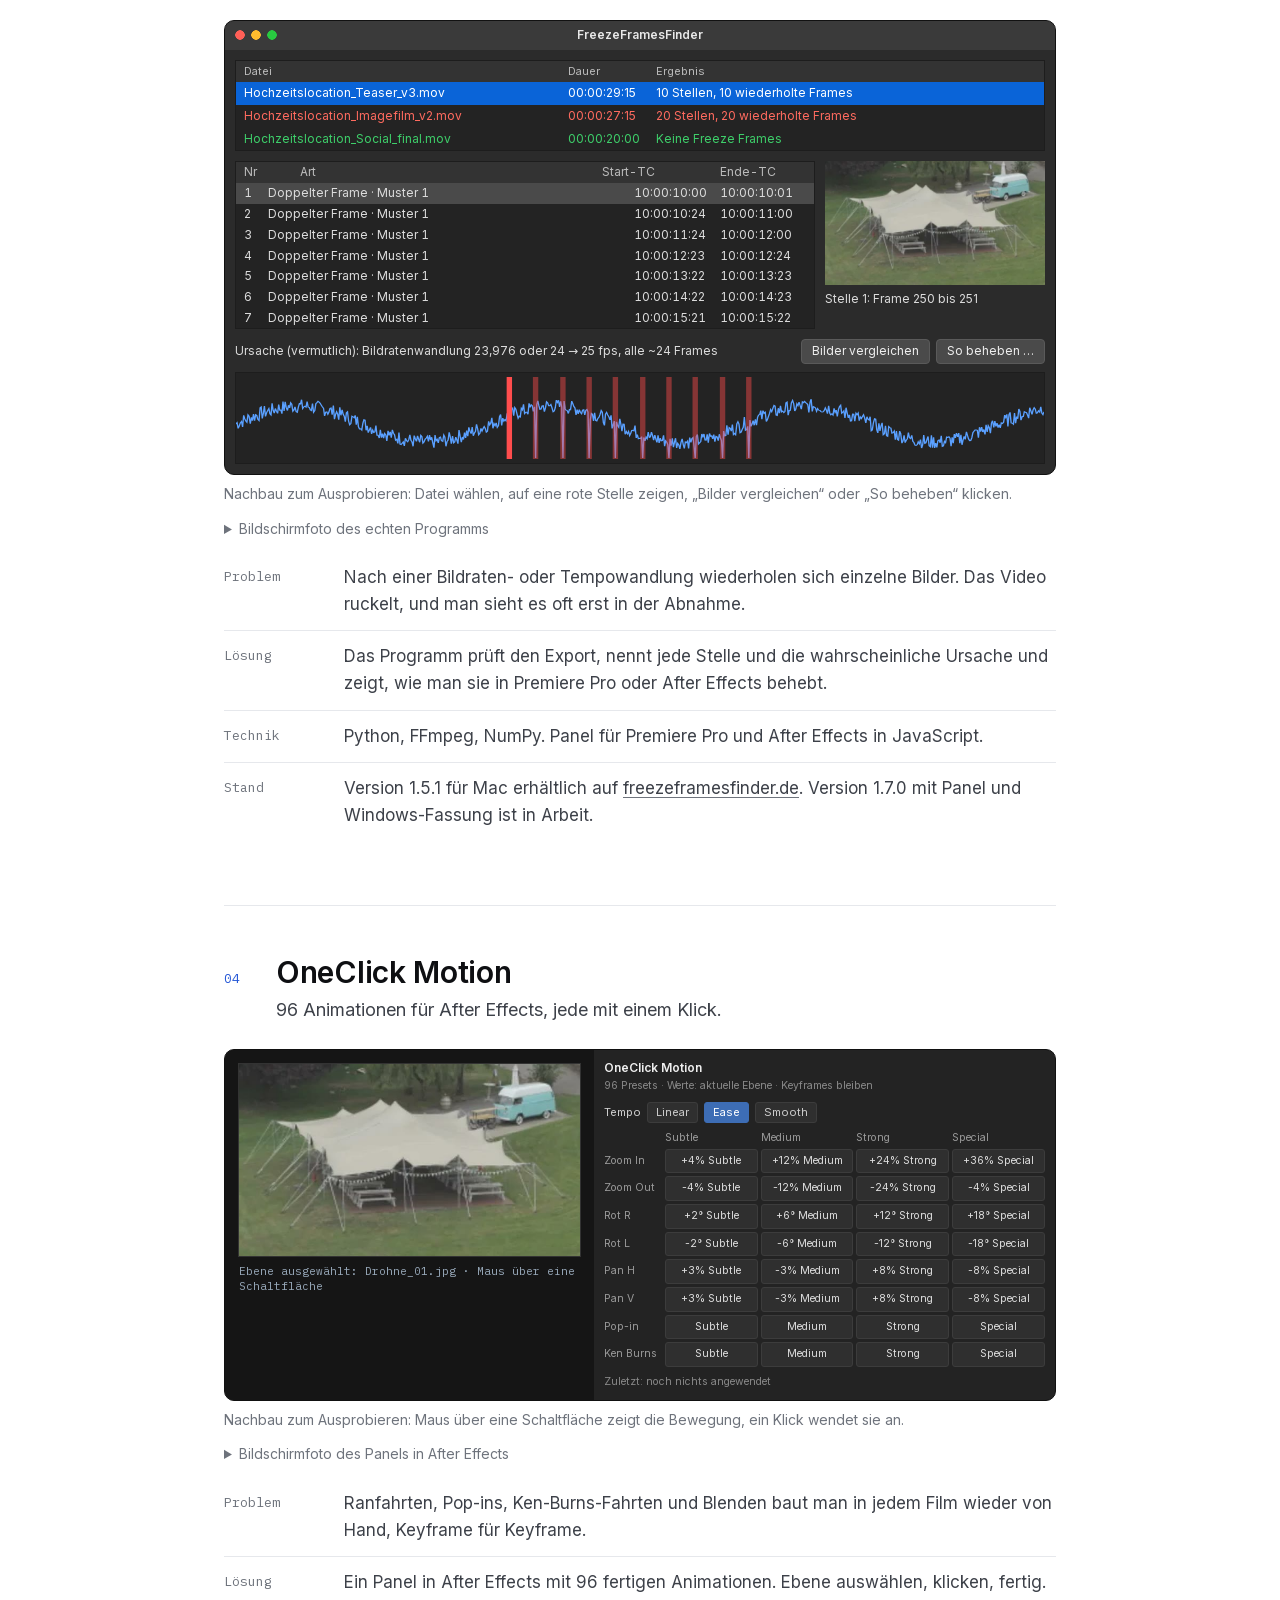
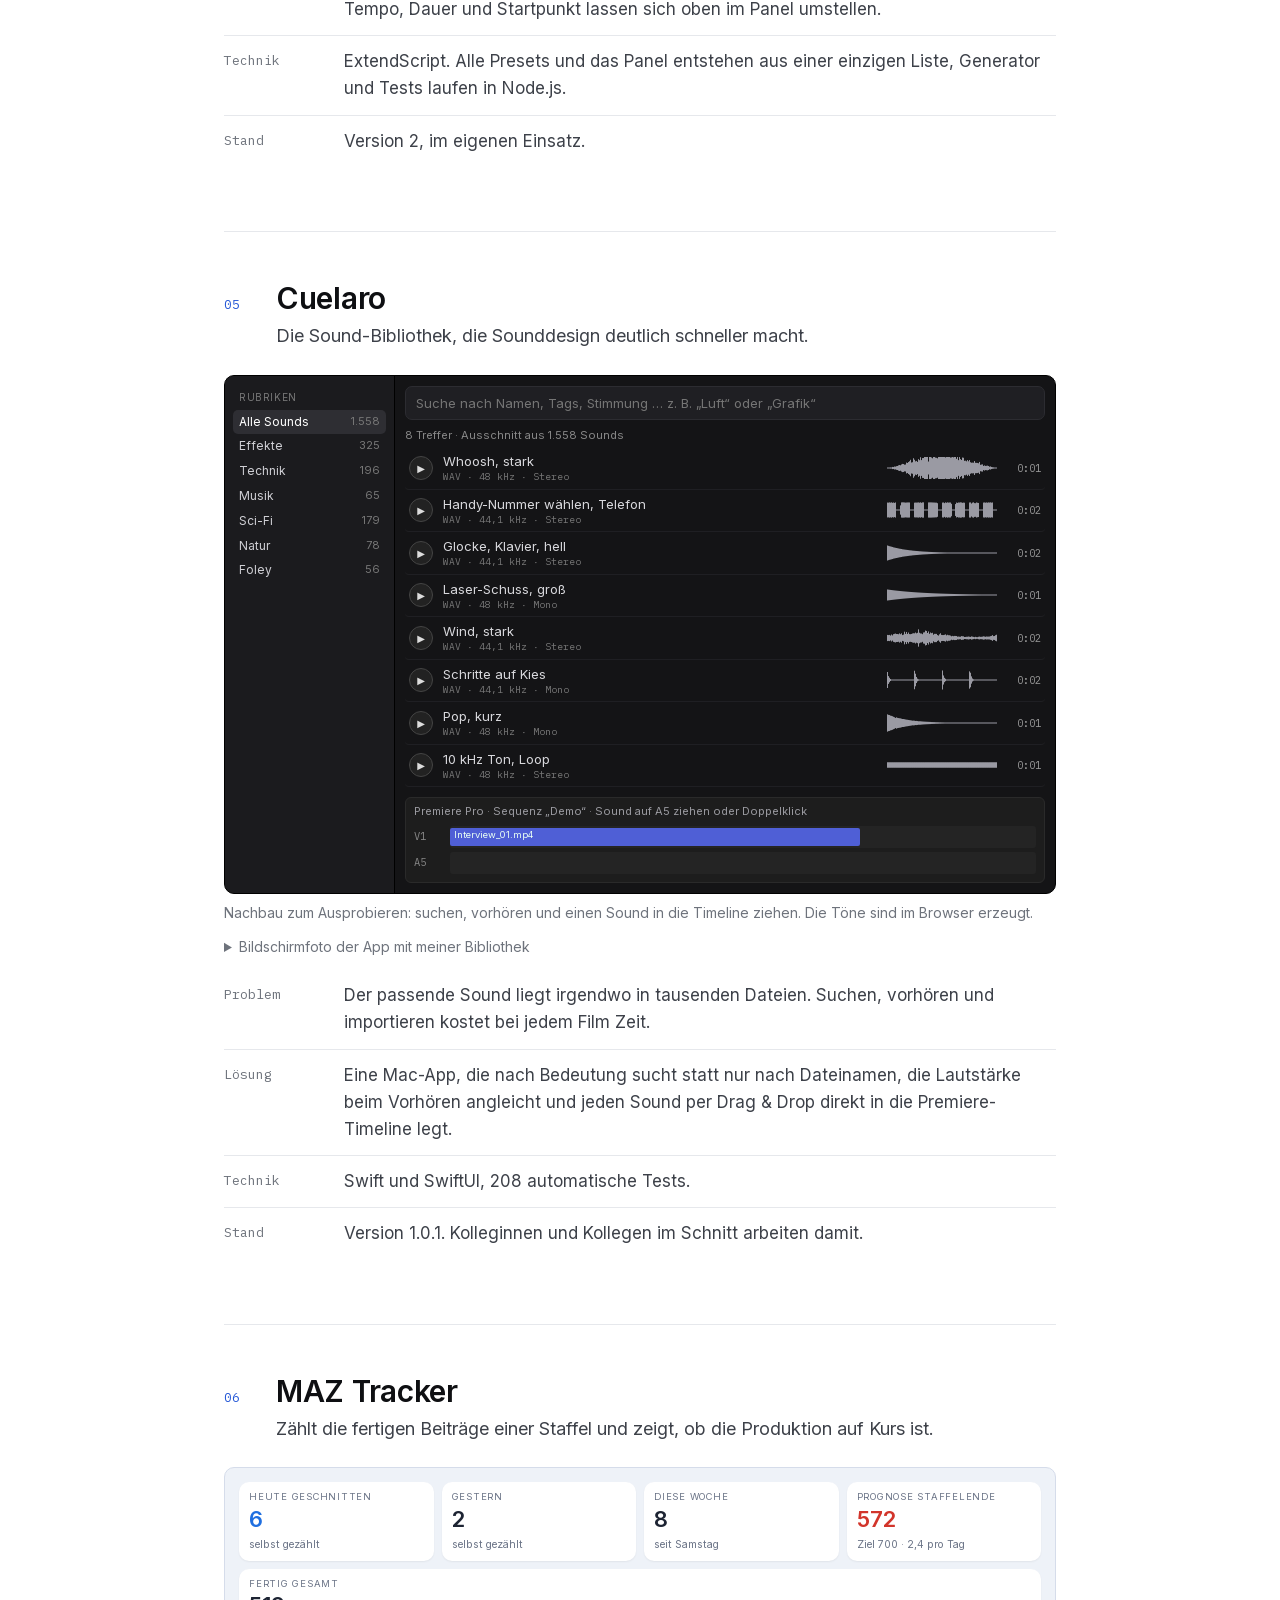
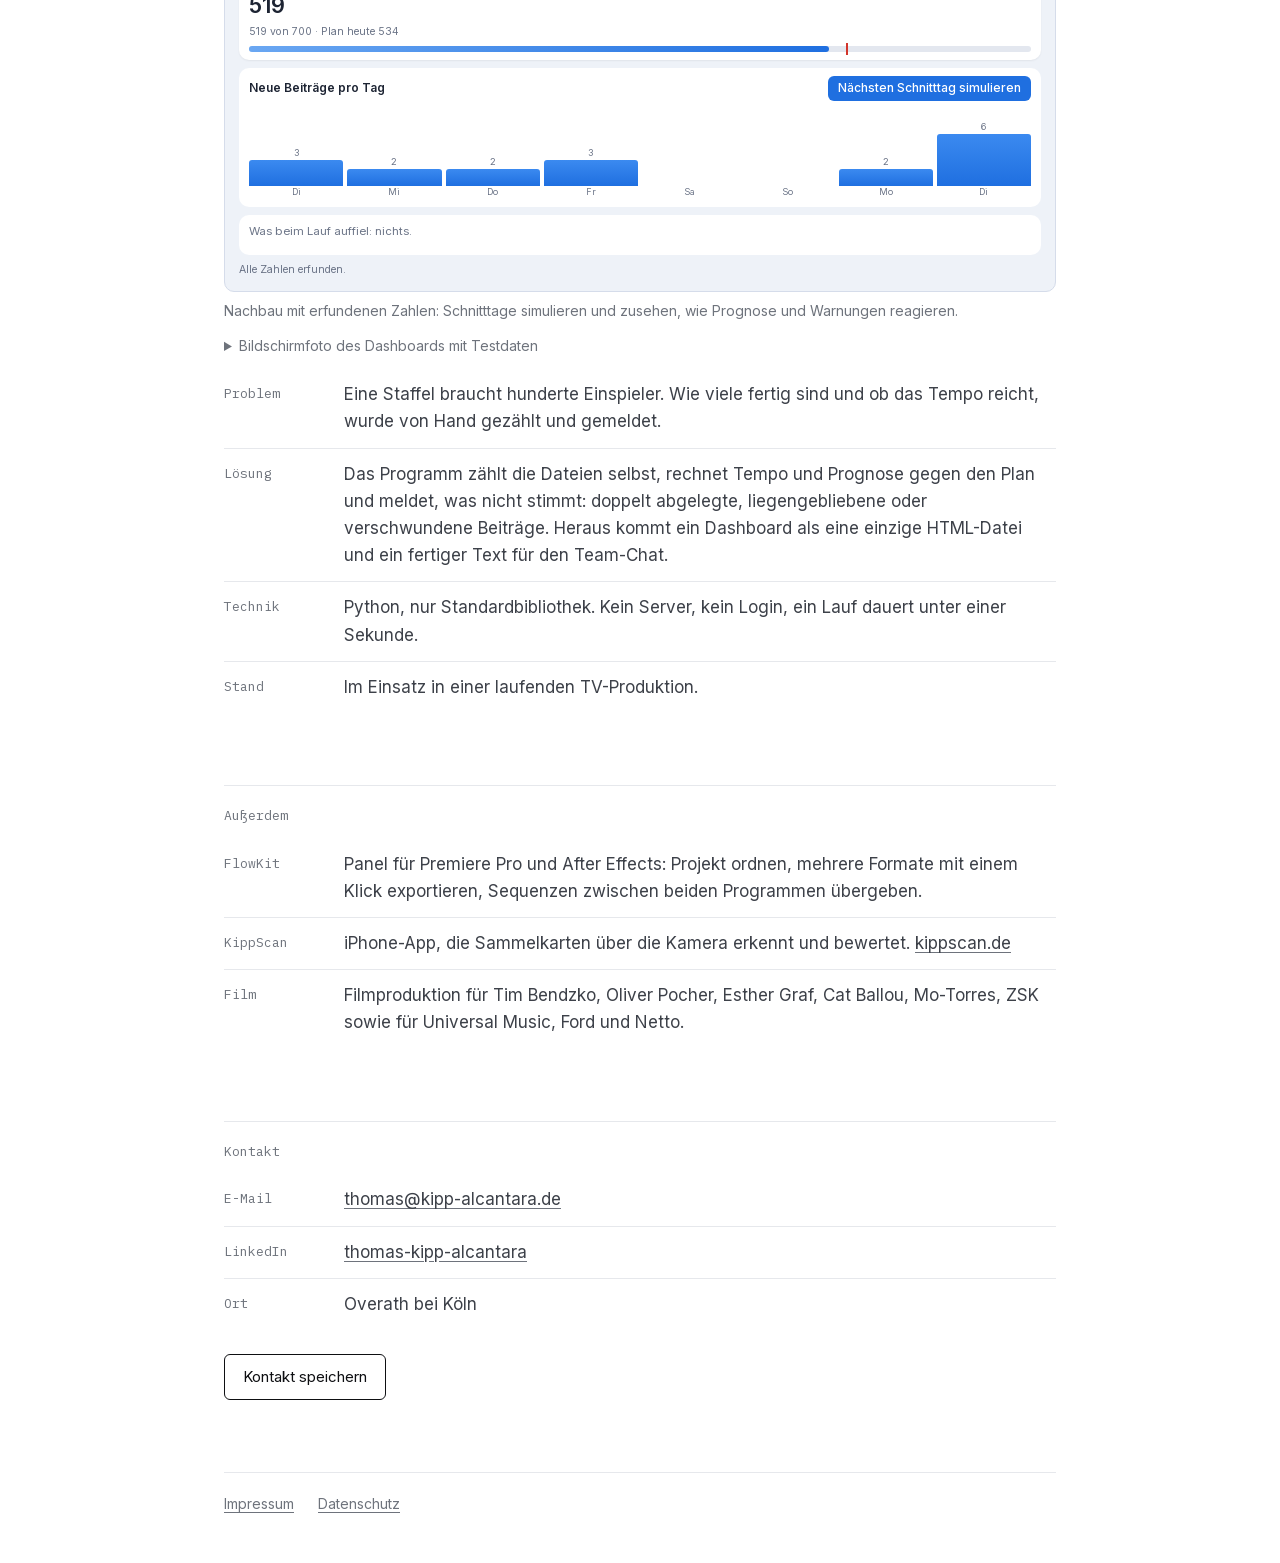
==== commit bd98bb2a: "Hell als Standard, Schalter für hell und dunkel, Akzentfarbe Die Seite folgt nicht mehr der Systemei" ====
--- a/index.html
+++ b/index.html
@@ -13,10 +13,15 @@
   <link rel="icon" href="img/favicon.svg" type="image/svg+xml">
   <link rel="preload" href="fonts/inter.woff2" as="font" type="font/woff2" crossorigin>
   <!-- ?v=… nach jeder Änderung an der CSS-Datei hochzählen, damit Besucher nicht die alte Fassung sehen -->
-  <link rel="stylesheet" href="css/style.css?v=12">
+  <link rel="stylesheet" href="css/style.css?v=13">
   <link rel="stylesheet" href="css/demos.css?v=3">
+  <script>try{if(localStorage.getItem("farbe")==="dunkel")document.documentElement.setAttribute("data-theme","dark")}catch(e){}</script>
 </head>
 <body>
+  <div class="farbwahl" role="group" aria-label="Darstellung">
+    <button type="button" data-farbe="hell" aria-pressed="true">Hell</button>
+    <button type="button" data-farbe="dunkel" aria-pressed="false">Dunkel</button>
+  </div>
   <main class="wrap">
 
     <header class="kopf">
@@ -174,5 +179,6 @@
 
   </main>
   <script src="js/demos.js?v=2" defer></script>
+  <script src="js/farbe.js?v=1" defer></script>
 </body>
 </html>
--- a/css/style.css
+++ b/css/style.css
@@ -1,127 +1,243 @@
-/* ============================================================
-   THOMAS KIPP ALCANTARA — style.css
-   Entwurf A „Redaktionell hell“: Papierton, Serifen-Überschrift,
-   Mono für Beschriftungen, dünne Linien statt Kästen.
-   Farben stehen oben als Variablen – nur dort ändern.
-   ============================================================ */
-
-@font-face { font-family: "Instrument Serif"; font-style: normal; font-weight: 400; font-display: swap; src: url("../fonts/instrument-serif.woff2") format("woff2"); }
-@font-face { font-family: "Instrument Serif"; font-style: italic; font-weight: 400; font-display: swap; src: url("../fonts/instrument-serif-italic.woff2") format("woff2"); }
+/* Thomas Kipp Alcantara – schlichte Seite: eine Schrift, viel Weiß, die Werkzeuge stehen im Mittelpunkt.
+   Schriften liegen selbst auf dem Server (DSGVO), nichts wird von fremden Servern geladen. */
+
 @font-face { font-family: "Inter"; font-style: normal; font-weight: 400 600; font-display: swap; src: url("../fonts/inter.woff2") format("woff2"); }
 @font-face { font-family: "IBM Plex Mono"; font-style: normal; font-weight: 400; font-display: swap; src: url("../fonts/ibm-plex-mono-400.woff2") format("woff2"); }
-@font-face { font-family: "IBM Plex Mono"; font-style: normal; font-weight: 500; font-display: swap; src: url("../fonts/ibm-plex-mono-500.woff2") format("woff2"); }
 
 :root {
-  --papier: #f4f1ea;
-  --tinte: #161513;
-  --text-2: #3b3832;
-  --grau: #6b675f;
-  --grau-hell: #8b867c;
-  --linie: #d5d0c5;
-
-  --serif: "Instrument Serif", Georgia, serif;
-  --sans: "Inter", system-ui, -apple-system, sans-serif;
+  --grund: #ffffff;
+  --text: #0e0f12;
+  --text-2: #3d4149;
+  --grau: #6e737c;
+  --linie: #e6e8ec;
+  --flaeche: #f5f6f8;
+  --akzent: #2457d6;
+  --schrift: "Inter", system-ui, -apple-system, "Segoe UI", sans-serif;
   --mono: "IBM Plex Mono", ui-monospace, Menlo, monospace;
-}
-
-* { box-sizing: border-box; margin: 0; padding: 0; }
+  color-scheme: light;
+}
+
+/* Dunkel nur, wenn der Besucher es oben rechts auswählt. Standard ist hell. */
+:root[data-theme="dark"] {
+  --grund: #0e0f12;
+  --text: #f1f2f4;
+  --text-2: #c3c7cf;
+  --grau: #8b919b;
+  --linie: #262a31;
+  --flaeche: #171a1f;
+  --akzent: #7aa2ff;
+  color-scheme: dark;
+}
+
+* { box-sizing: border-box; }
 
 html { -webkit-text-size-adjust: 100%; }
 
 body {
-  background: var(--papier);
-  color: var(--tinte);
-  font-family: var(--sans);
+  margin: 0;
+  transition: background-color .2s, color .2s;
+  background: var(--grund);
+  color: var(--text);
+  font-family: var(--schrift);
   font-size: 17px;
   line-height: 1.6;
   -webkit-font-smoothing: antialiased;
 }
 
-a { color: inherit; text-underline-offset: 3px; text-decoration-thickness: 1px; }
-a:hover { color: var(--grau); }
-:focus-visible { outline: 2px solid var(--tinte); outline-offset: 3px; }
-
-.wrap { max-width: 760px; margin: 0 auto; padding: 56px 16px 64px; }
-
-/* ---------- Kopfzeile ---------- */
-.top {
-  display: flex; justify-content: space-between; align-items: center; gap: 16px;
-  font: 400 12px/1 var(--mono); color: var(--grau);
-  padding-bottom: 14px; border-bottom: 1px solid var(--tinte);
-}
-.sprache { display: flex; gap: 6px; align-items: center; }
-.sprache button {
-  font: inherit; color: var(--grau-hell); background: none; border: 0; padding: 4px 2px; cursor: pointer;
-}
-.sprache button[aria-pressed="true"] { color: var(--tinte); }
-
-/* ---------- Name, Claim, Foto ---------- */
-.kopf { display: grid; grid-template-columns: 1fr 180px; gap: 32px; padding: 40px 0 48px; align-items: end; }
-h1 { font: 400 clamp(48px, 9vw, 88px)/.95 var(--serif); letter-spacing: -.01em; }
-.claim { margin-top: 20px; font: italic 400 26px/1.25 var(--serif); color: var(--text-2); }
-.foto { display: block; width: 100%; height: auto; aspect-ratio: 4 / 5; object-fit: cover; object-position: 50% 30%; background: #1d1d1d; }
-
-/* ---------- Abschnitte ---------- */
-section { border-top: 1px solid var(--tinte); padding: 28px 0 36px; display: grid; grid-template-columns: 160px 1fr; gap: 24px; }
-h2 { font: 500 12px/1.4 var(--mono); text-transform: uppercase; letter-spacing: .06em; color: var(--grau); }
-section p { max-width: 52ch; }
-
-/* ---------- Liste „Umgesetzt“ ---------- */
-.liste { list-style: none; }
-.liste li { display: grid; grid-template-columns: 34px 1fr auto; gap: 12px; padding: 12px 0; border-bottom: 1px solid var(--linie); align-items: baseline; }
-.liste li:first-child { padding-top: 0; }
-.liste .nr { font: 400 12px/1 var(--mono); color: var(--grau-hell); }
-.liste .was { font-weight: 500; line-height: 1.4; }
-.liste .art { display: inline-block; color: var(--grau); font-size: 14px; margin-left: 8px; font-weight: 400; }
-.liste .namen { grid-column: 2 / -1; color: var(--text-2); font-size: 16px; line-height: 1.7; }
-.liste .namen span { white-space: nowrap; }
-.liste .link { font: 400 13px/1 var(--mono); text-decoration: none; border-bottom: 1px solid currentColor; white-space: nowrap; }
-.liste .gruppe {
-  display: block; padding: 20px 0 8px; border: 0;
-  font: 500 11px/1 var(--mono); text-transform: uppercase; letter-spacing: .06em; color: var(--grau-hell);
-}
-.liste .gruppe:first-child { padding-top: 2px; }
-
-/* ---------- Spec-Zeilen (Werkzeug, Kontakt) ---------- */
-.spec { display: grid; grid-template-columns: 136px 1fr; row-gap: 10px; font-size: 16px; }
-.spec dt { font: 400 13px/1.6 var(--mono); color: var(--grau); }
-.spec dd { min-width: 0; overflow-wrap: anywhere; }
-
-/* ---------- Kontakt ---------- */
-.anstoss { font: italic 400 24px/1.3 var(--serif); color: var(--text-2); margin-bottom: 18px; }
+.wrap {
+  max-width: 880px;
+  margin: 0 auto;
+  padding: 72px 24px 48px;
+}
+
+a { color: inherit; text-decoration-color: var(--grau); text-underline-offset: 3px; }
+a:hover { text-decoration-color: currentColor; color: var(--akzent); }
+
+h1, h2, h3, p, dl, dd, figure { margin: 0; }
+
+/* Kopf */
+.kopf {
+  display: flex;
+  align-items: center;
+  justify-content: space-between;
+  gap: 32px;
+}
+.rolle {
+  font-family: var(--mono);
+  font-size: 13px;
+  color: var(--grau);
+  margin-bottom: 14px;
+}
+h1 {
+  font-size: clamp(34px, 6vw, 54px);
+  line-height: 1.08;
+  font-weight: 600;
+  letter-spacing: -0.02em;
+}
+.claim {
+  margin-top: 16px;
+  font-size: clamp(19px, 2.6vw, 23px);
+  color: var(--text-2);
+  max-width: 22em;
+}
+.foto {
+  width: 148px;
+  height: 148px;
+  flex: none;
+  border-radius: 50%;
+  object-fit: cover;
+}
+
+/* Abschnitte */
+section {
+  margin-top: 72px;
+  padding-top: 20px;
+  border-top: 1px solid var(--linie);
+}
+h2 {
+  font-family: var(--mono);
+  font-size: 13px;
+  font-weight: 400;
+  color: var(--grau);
+  margin-bottom: 24px;
+}
+.text p { max-width: 38em; }
+.text p + p { margin-top: 14px; }
+
+/* Werkzeuge */
+.werkzeug + .werkzeug {
+  margin-top: 64px;
+  padding-top: 48px;
+  border-top: 1px solid var(--linie);
+}
+.werkzeug header {
+  display: grid;
+  grid-template-columns: 44px 1fr;
+  column-gap: 8px;
+  align-items: baseline;
+}
+.nr {
+  font-family: var(--mono);
+  font-size: 13px;
+  color: var(--akzent);
+}
+h3 {
+  font-size: clamp(24px, 3.6vw, 30px);
+  line-height: 1.2;
+  font-weight: 600;
+  letter-spacing: -0.01em;
+}
+.kurz {
+  grid-column: 2;
+  margin-top: 6px;
+  color: var(--text-2);
+  font-size: 18px;
+}
+figure { margin-top: 24px; }
+figure img, figure video {
+  display: block;
+  width: 100%;
+  height: auto;
+  border: 1px solid var(--linie);
+  border-radius: 8px;
+  background: var(--flaeche);
+}
+figure.schmal img { max-width: 520px; }
+figcaption {
+  margin-top: 8px;
+  font-size: 14px;
+  color: var(--grau);
+}
+
+/* Zeilen: Begriff links, Inhalt rechts */
+.spec {
+  display: grid;
+  grid-template-columns: 120px 1fr;
+  margin-top: 24px;
+}
+section > .spec { margin-top: 0; }
+.spec dt, .spec dd {
+  padding: 12px 0;
+  border-top: 1px solid var(--linie);
+}
+.spec dt:first-of-type, .spec dt:first-of-type + dd { border-top: 0; padding-top: 0; }
+.spec dt {
+  font-family: var(--mono);
+  font-size: 13px;
+  line-height: 2;
+  color: var(--grau);
+}
+.spec dd { color: var(--text-2); }
+
 .btn {
-  display: inline-block; margin-top: 20px; padding: 12px 18px;
-  background: var(--tinte); color: var(--papier); text-decoration: none; font-size: 15px; font-weight: 500;
-}
-.btn:hover { color: var(--papier); background: var(--text-2); }
-
-/* ---------- Fuß ---------- */
-.fuss { border-top: 1px solid var(--tinte); padding-top: 14px; display: flex; gap: 20px; font: 400 12px/1 var(--mono); color: var(--grau); }
-.fuss a { text-decoration: none; }
-
-/* ---------- Rechtstexte (Impressum, Datenschutz) ---------- */
-.recht h1 { font-size: clamp(40px, 8vw, 64px); padding: 40px 0 32px; }
-.recht h2 { margin: 28px 0 8px; }
-.recht p, .recht ul { max-width: 62ch; margin-bottom: 12px; font-size: 16px; }
-.recht ul { padding-left: 20px; }
-.recht .zurueck { font: 400 12px/1 var(--mono); color: var(--grau); text-decoration: none; }
-
-/* ---------- Handy ---------- */
+  display: inline-block;
+  margin-top: 24px;
+  padding: 10px 18px;
+  border: 1px solid var(--text);
+  border-radius: 6px;
+  font-size: 15px;
+  text-decoration: none;
+}
+.btn:hover { background: var(--text); color: var(--grund); }
+
+.fuss {
+  margin-top: 72px;
+  padding-top: 20px;
+  border-top: 1px solid var(--linie);
+  display: flex;
+  gap: 24px;
+  font-size: 14px;
+  color: var(--grau);
+}
+
+/* Impressum und Datenschutz */
+.top { font-size: 14px; color: var(--grau); margin-bottom: 40px; }
+.zurueck { text-decoration: none; }
+.recht h1 { font-size: 34px; margin-bottom: 24px; }
+.recht h2 { margin: 36px 0 10px; }
+.recht p { max-width: 38em; color: var(--text-2); }
+.recht p + p { margin-top: 12px; }
+
 @media (max-width: 640px) {
-  .wrap { padding-top: 24px; }
-  .kopf { grid-template-columns: 1fr; gap: 24px; padding: 28px 0 36px; }
-  .kopf .foto { width: 140px; order: -1; }
-  .claim { font-size: 22px; }
-  section { grid-template-columns: 1fr; gap: 14px; }
-  .liste li { grid-template-columns: 28px 1fr; }
-  .liste .art { display: block; margin-left: 0; }
-  .liste .link { grid-column: 2; justify-self: start; }
-  .spec { grid-template-columns: 1fr; row-gap: 2px; }
-  .spec dd { margin-bottom: 10px; }
-  .anstoss { font-size: 21px; }
-}
-
-@media print {
-  body { background: #fff; }
-  .sprache, .btn { display: none; }
-}
+  body { font-size: 16px; }
+  .wrap { padding: 40px 16px 32px; }
+  .kopf { flex-direction: column-reverse; align-items: flex-start; gap: 24px; }
+  .foto { width: 96px; height: 96px; }
+  section { margin-top: 56px; }
+  .werkzeug header { grid-template-columns: 1fr; }
+  .kurz { grid-column: 1; }
+  .spec { grid-template-columns: 1fr; }
+  .spec dt { padding-bottom: 0; line-height: 1.6; }
+  .spec dd { border-top: 0; padding-top: 2px; }
+  .spec dt:first-of-type + dd { padding-top: 2px; }
+}
+
+/* Schalter hell / dunkel */
+.farbwahl {
+  position: fixed;
+  top: 16px;
+  right: 16px;
+  z-index: 10;
+  display: flex;
+  padding: 3px;
+  gap: 2px;
+  background: var(--grund);
+  border: 1px solid var(--linie);
+  border-radius: 999px;
+  box-shadow: 0 1px 3px rgba(0, 0, 0, .06);
+}
+.farbwahl button {
+  border: 0;
+  background: none;
+  color: var(--grau);
+  font: 13px/1 var(--schrift);
+  padding: 7px 12px;
+  border-radius: 999px;
+  cursor: pointer;
+}
+.farbwahl button[aria-pressed="true"] { background: var(--text); color: var(--grund); }
+.farbwahl button:focus-visible { outline: 2px solid var(--akzent); outline-offset: 1px; }
+@media (max-width: 640px) {
+  .farbwahl { top: 10px; right: 10px; }
+  .farbwahl button { padding: 6px 10px; font-size: 12px; }
+}
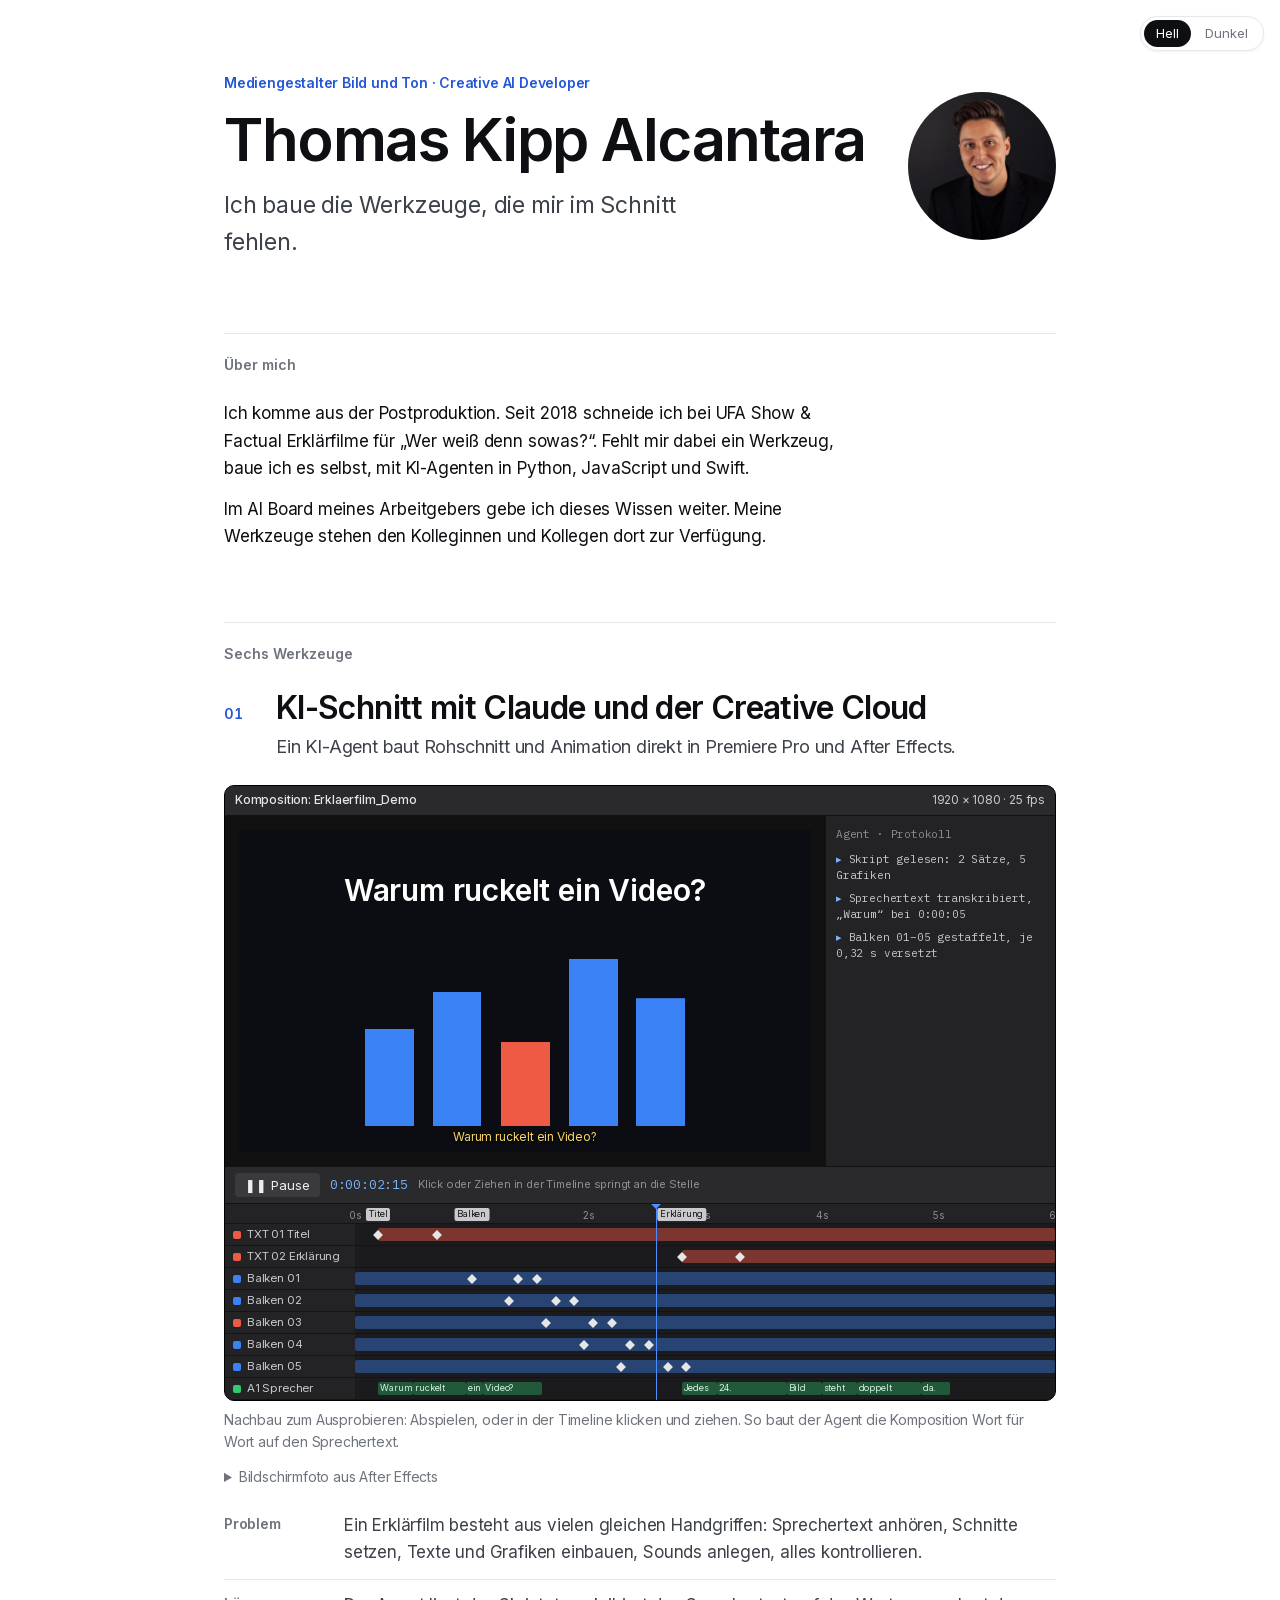
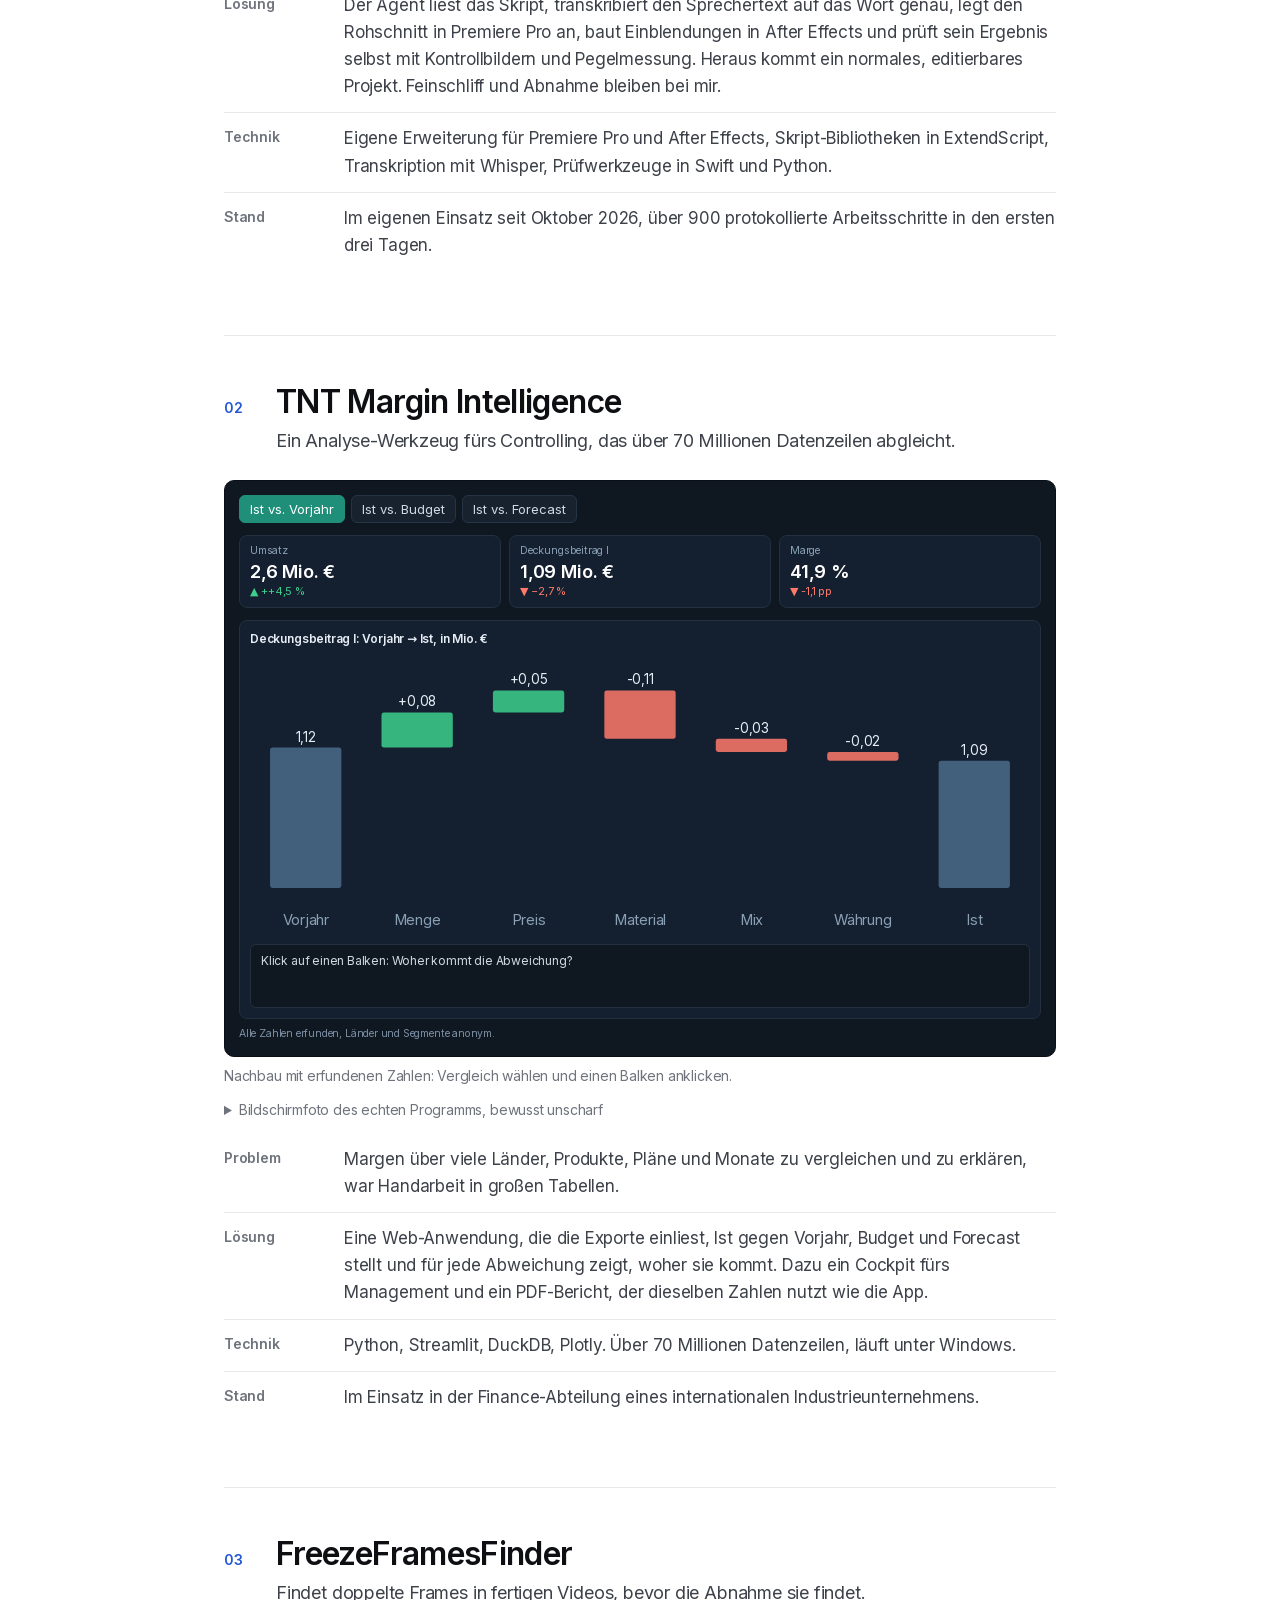
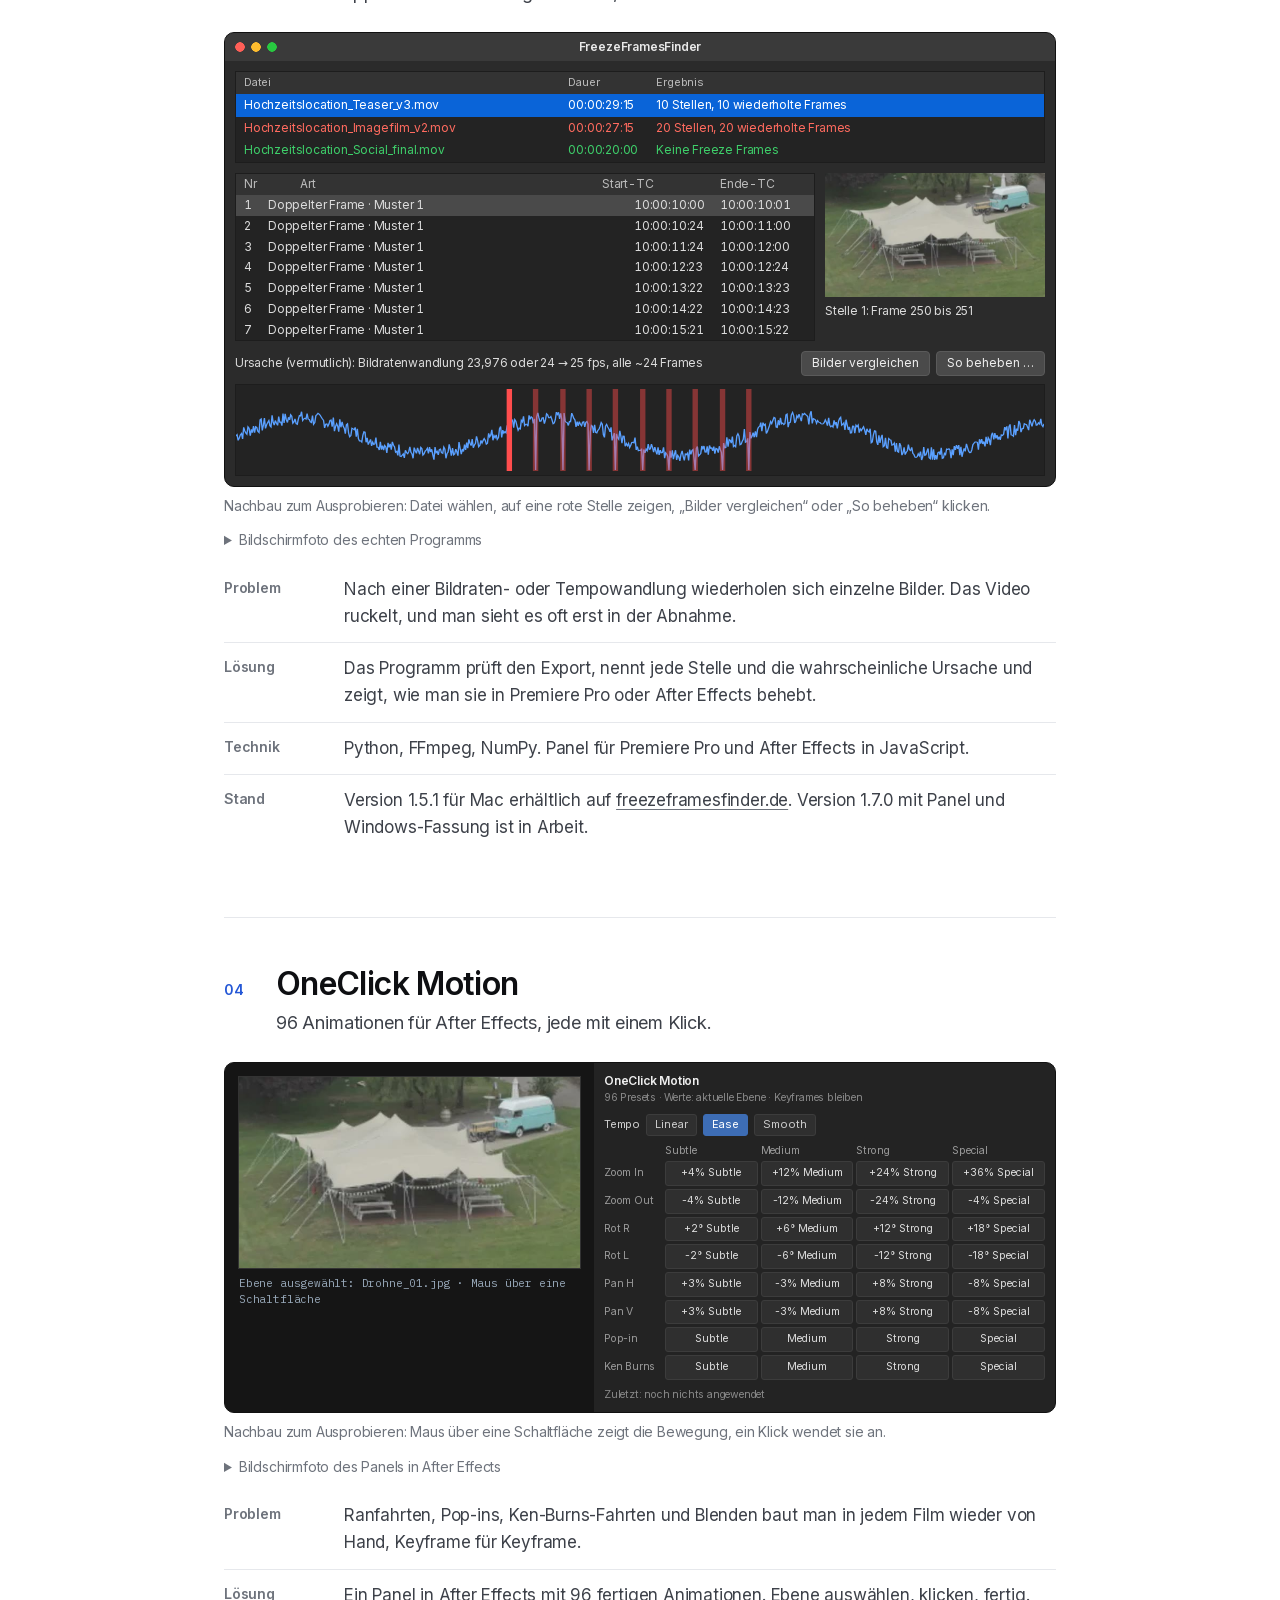
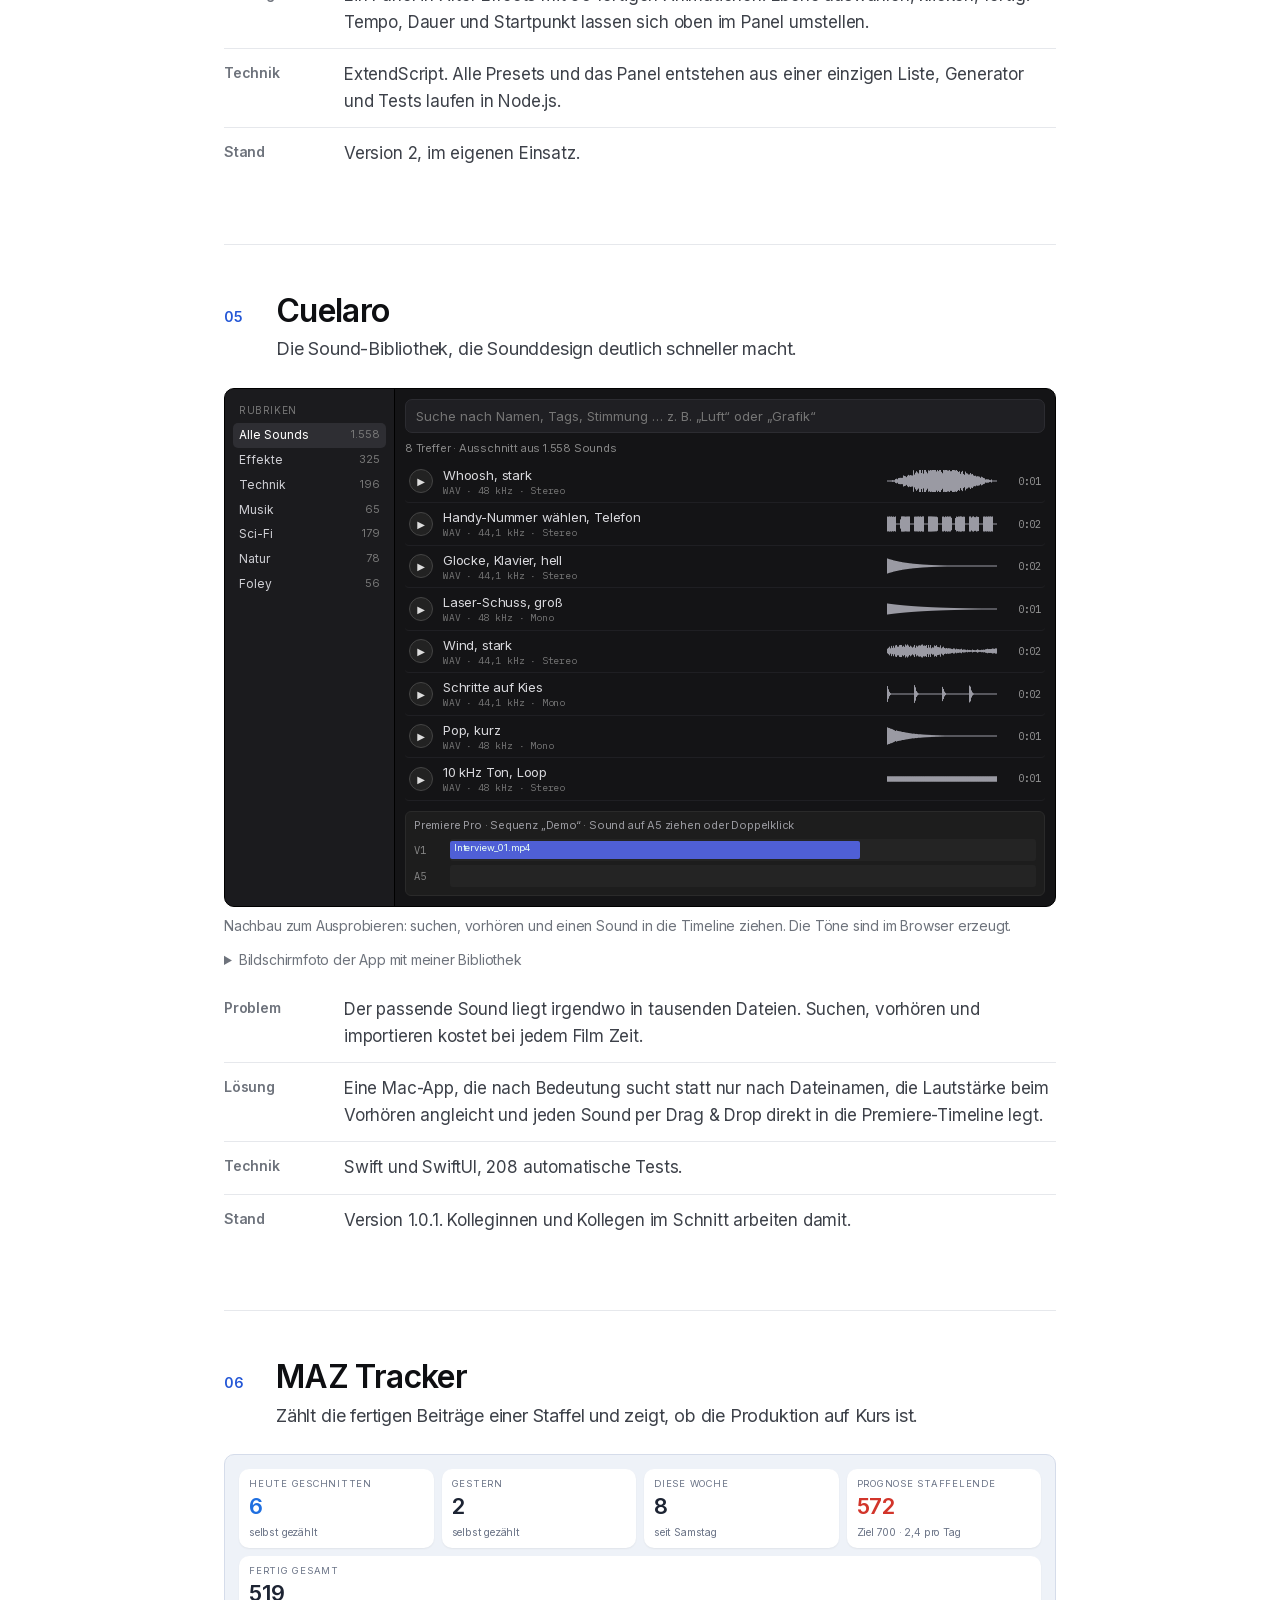
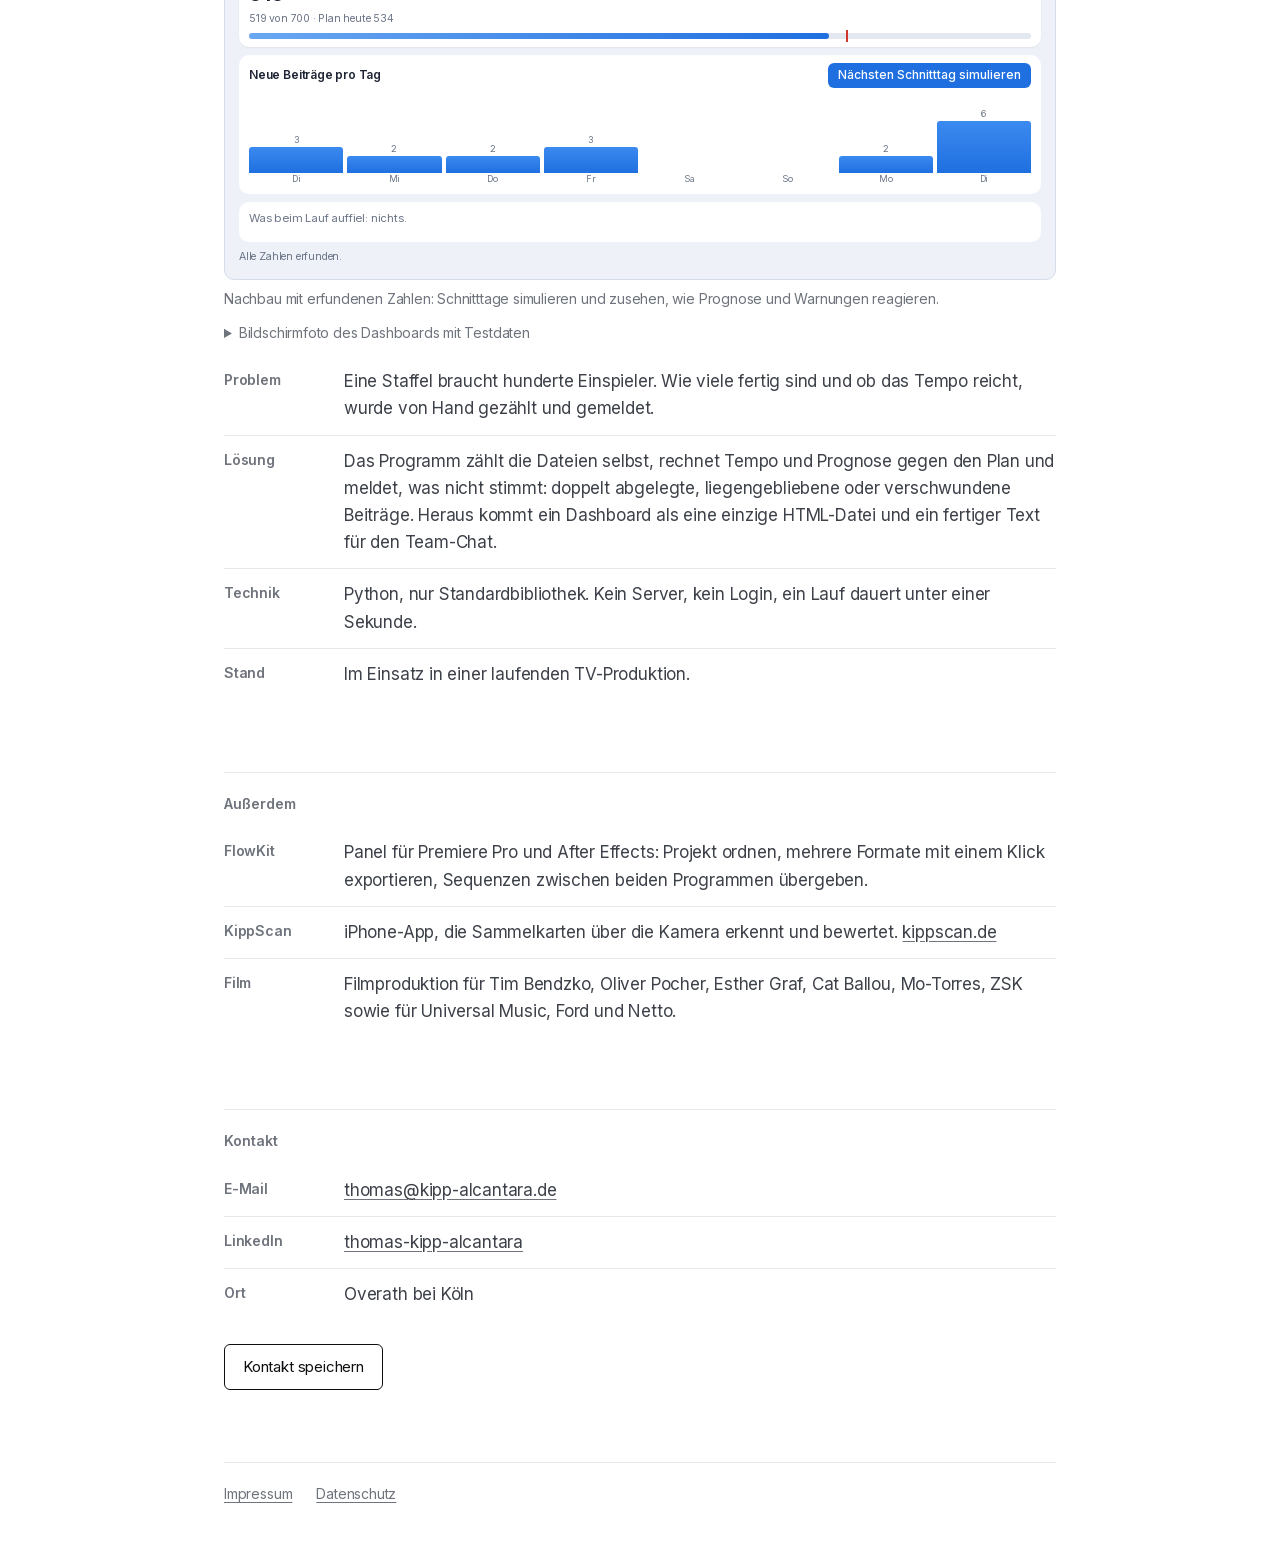
==== commit 863d9c62: "Apple-Systemschrift (SF Pro), kleine Beschriftungen halbfett statt Schreibmaschine Auf Apple-Geräten" ====
--- a/index.html
+++ b/index.html
@@ -13,7 +13,7 @@
   <link rel="icon" href="img/favicon.svg" type="image/svg+xml">
   <link rel="preload" href="fonts/inter.woff2" as="font" type="font/woff2" crossorigin>
   <!-- ?v=… nach jeder Änderung an der CSS-Datei hochzählen, damit Besucher nicht die alte Fassung sehen -->
-  <link rel="stylesheet" href="css/style.css?v=13">
+  <link rel="stylesheet" href="css/style.css?v=14">
   <link rel="stylesheet" href="css/demos.css?v=3">
   <script>try{if(localStorage.getItem("farbe")==="dunkel")document.documentElement.setAttribute("data-theme","dark")}catch(e){}</script>
 </head>
--- a/css/style.css
+++ b/css/style.css
@@ -12,7 +12,8 @@
   --linie: #e6e8ec;
   --flaeche: #f5f6f8;
   --akzent: #2457d6;
-  --schrift: "Inter", system-ui, -apple-system, "Segoe UI", sans-serif;
+  --schrift: -apple-system, BlinkMacSystemFont, "SF Pro Text", "SF Pro Display", "Inter", system-ui, "Segoe UI", Roboto, sans-serif;
+  --anzeige: -apple-system, BlinkMacSystemFont, "SF Pro Display", "Inter", system-ui, "Segoe UI", Roboto, sans-serif;
   --mono: "IBM Plex Mono", ui-monospace, Menlo, monospace;
   color-scheme: light;
 }
@@ -42,6 +43,8 @@
   font-size: 17px;
   line-height: 1.6;
   -webkit-font-smoothing: antialiased;
+  -moz-osx-font-smoothing: grayscale;
+  letter-spacing: -0.011em;
 }
 
 .wrap {
@@ -63,16 +66,17 @@
   gap: 32px;
 }
 .rolle {
-  font-family: var(--mono);
-  font-size: 13px;
-  color: var(--grau);
+  font-size: 14px;
+  font-weight: 600;
+  color: var(--akzent);
   margin-bottom: 14px;
 }
 h1 {
-  font-size: clamp(34px, 6vw, 54px);
-  line-height: 1.08;
-  font-weight: 600;
-  letter-spacing: -0.02em;
+  font-family: var(--anzeige);
+  font-size: clamp(36px, 6.4vw, 60px);
+  line-height: 1.05;
+  font-weight: 700;
+  letter-spacing: -0.025em;
 }
 .claim {
   margin-top: 16px;
@@ -95,9 +99,9 @@
   border-top: 1px solid var(--linie);
 }
 h2 {
-  font-family: var(--mono);
-  font-size: 13px;
-  font-weight: 400;
+  font-size: 14px;
+  font-weight: 600;
+  letter-spacing: 0;
   color: var(--grau);
   margin-bottom: 24px;
 }
@@ -117,15 +121,17 @@
   align-items: baseline;
 }
 .nr {
-  font-family: var(--mono);
-  font-size: 13px;
+  font-size: 14px;
+  font-weight: 600;
+  font-variant-numeric: tabular-nums;
   color: var(--akzent);
 }
 h3 {
-  font-size: clamp(24px, 3.6vw, 30px);
-  line-height: 1.2;
-  font-weight: 600;
-  letter-spacing: -0.01em;
+  font-family: var(--anzeige);
+  font-size: clamp(24px, 3.6vw, 32px);
+  line-height: 1.15;
+  font-weight: 700;
+  letter-spacing: -0.02em;
 }
 .kurz {
   grid-column: 2;
@@ -162,9 +168,9 @@
 }
 .spec dt:first-of-type, .spec dt:first-of-type + dd { border-top: 0; padding-top: 0; }
 .spec dt {
-  font-family: var(--mono);
-  font-size: 13px;
-  line-height: 2;
+  font-size: 14px;
+  font-weight: 600;
+  line-height: 1.75;
   color: var(--grau);
 }
 .spec dd { color: var(--text-2); }
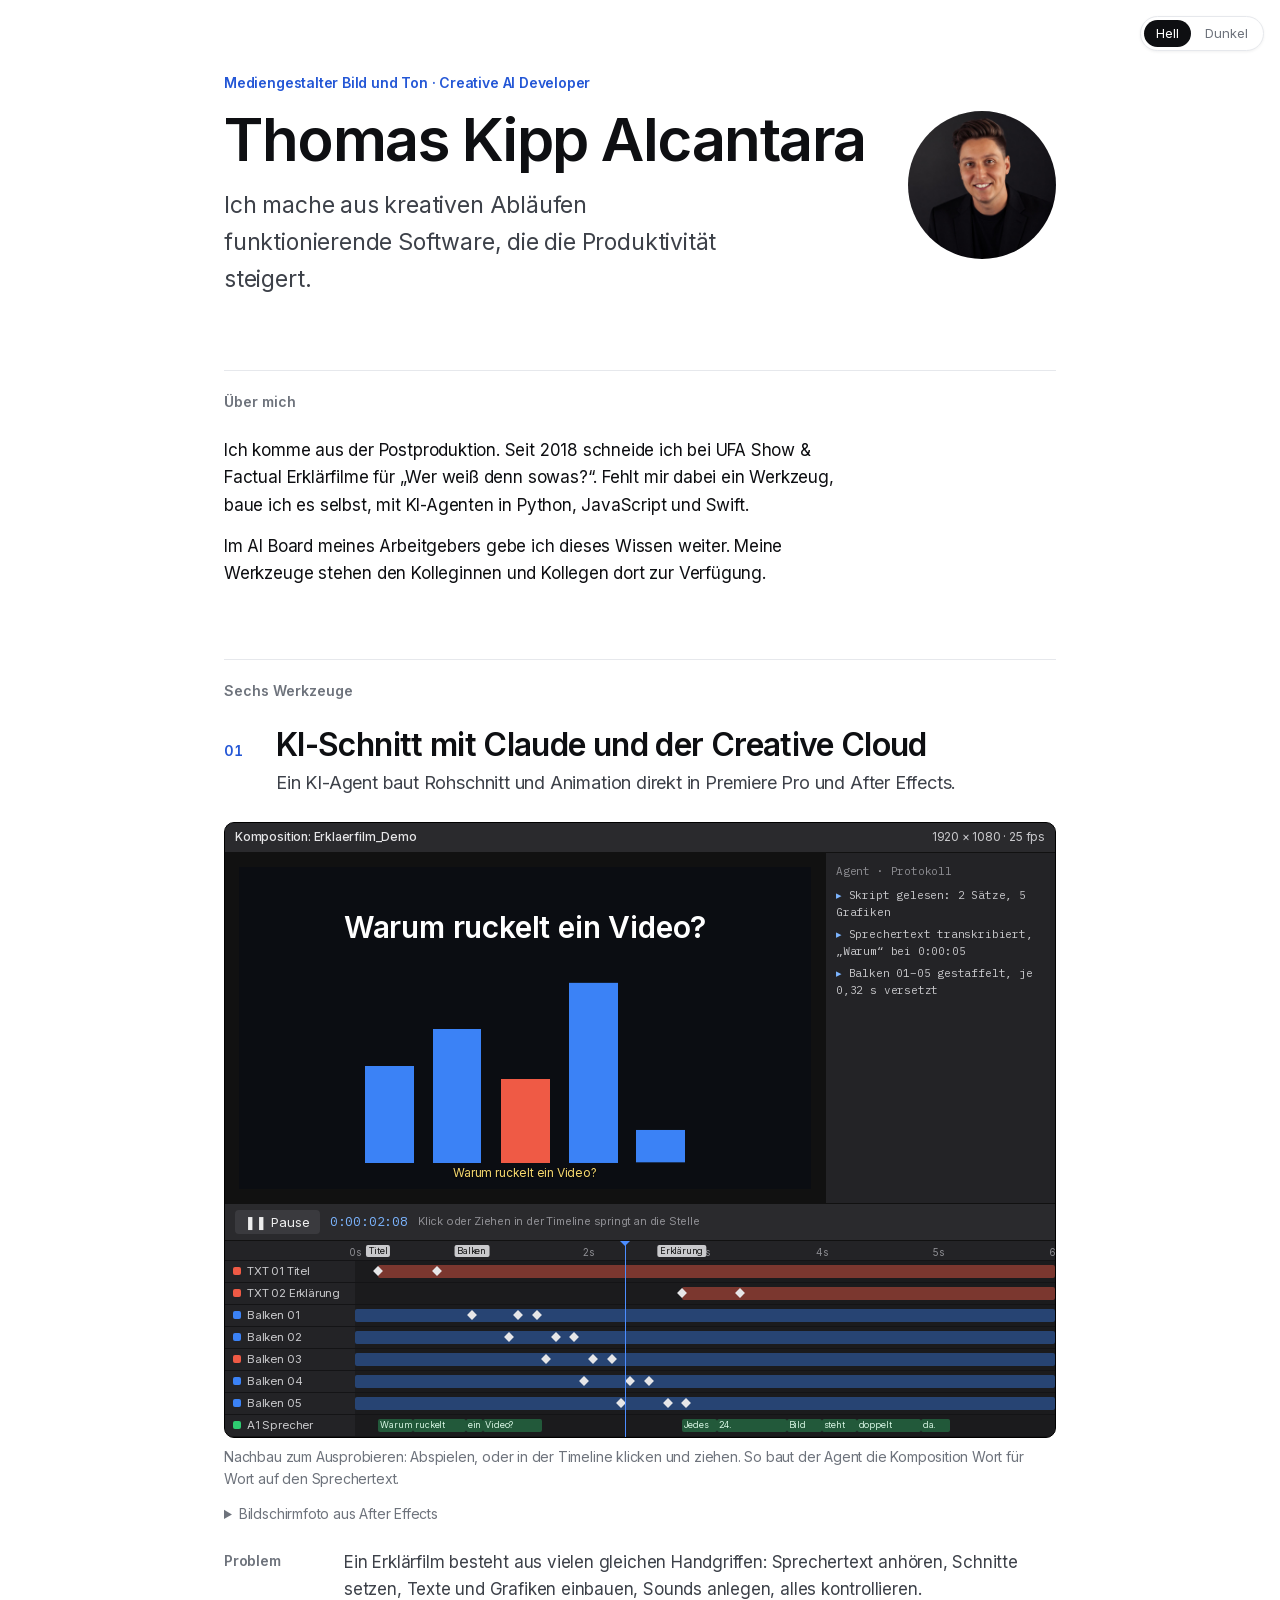
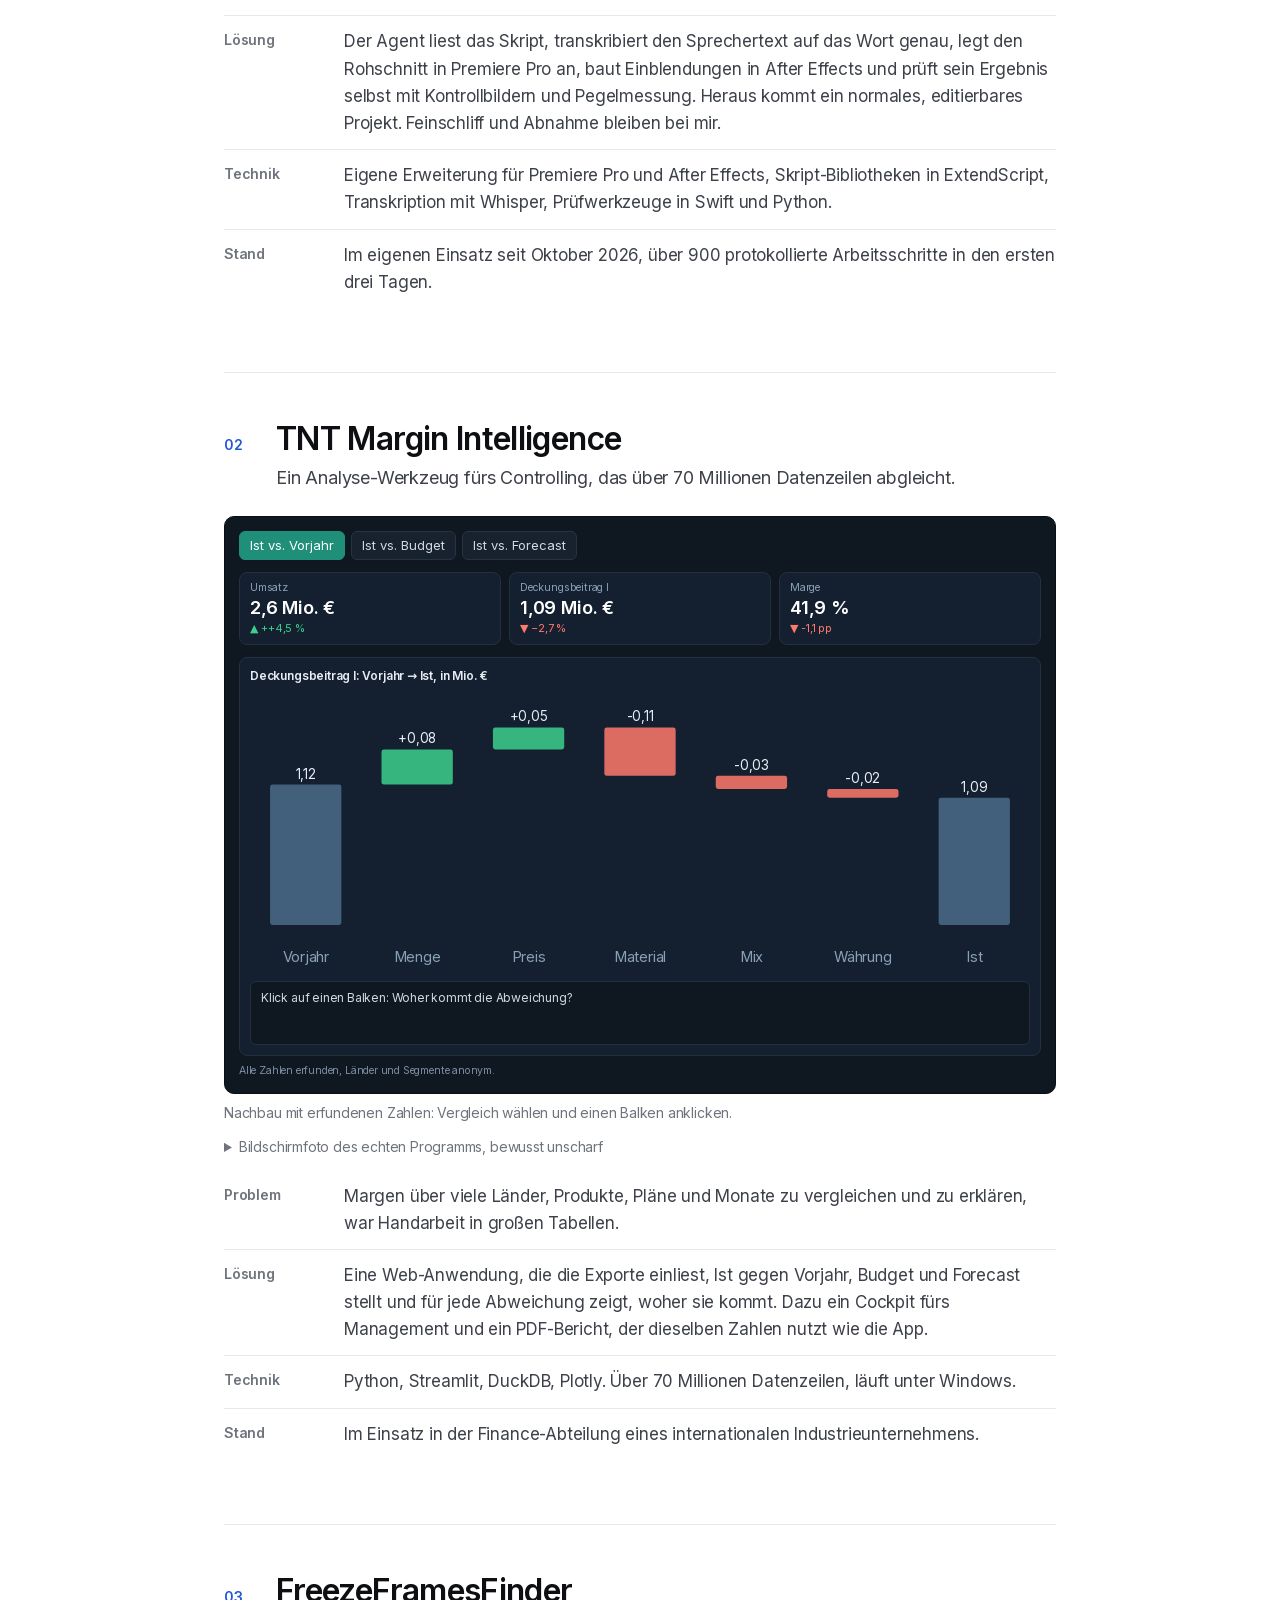
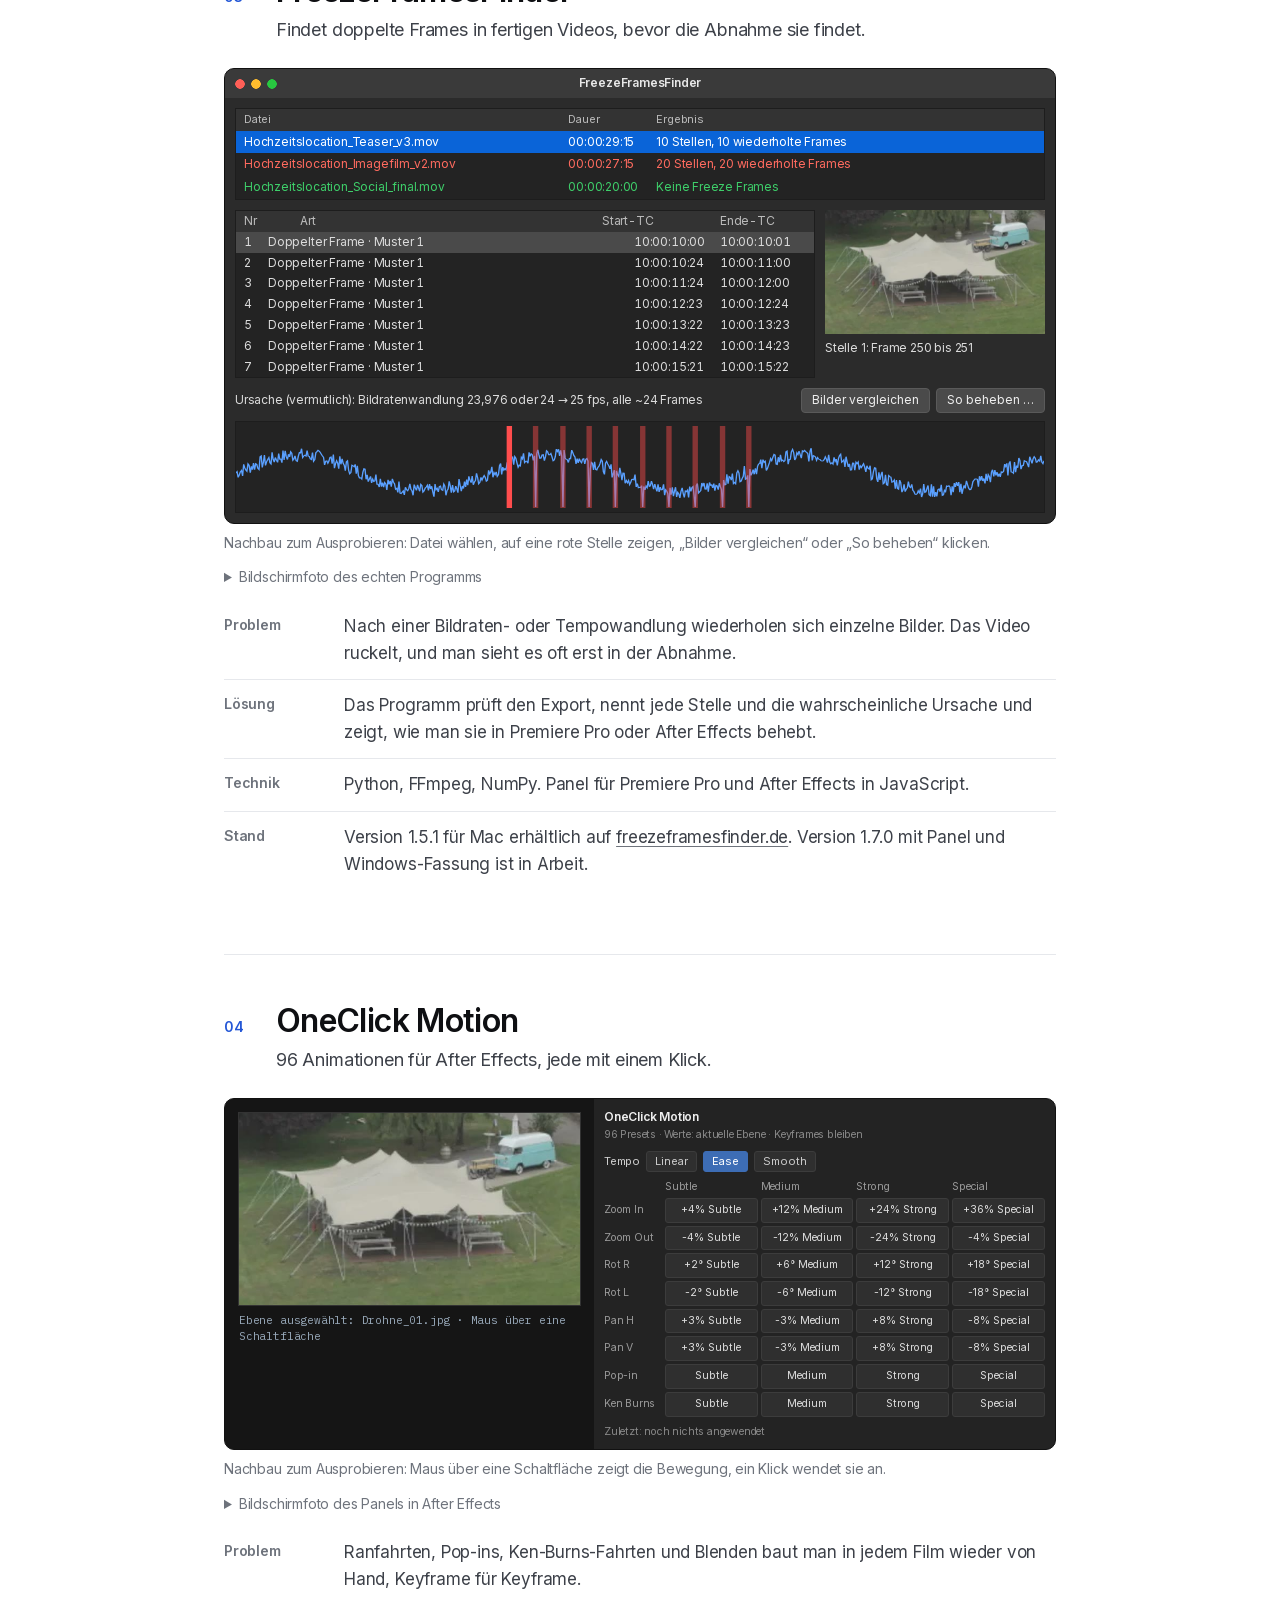
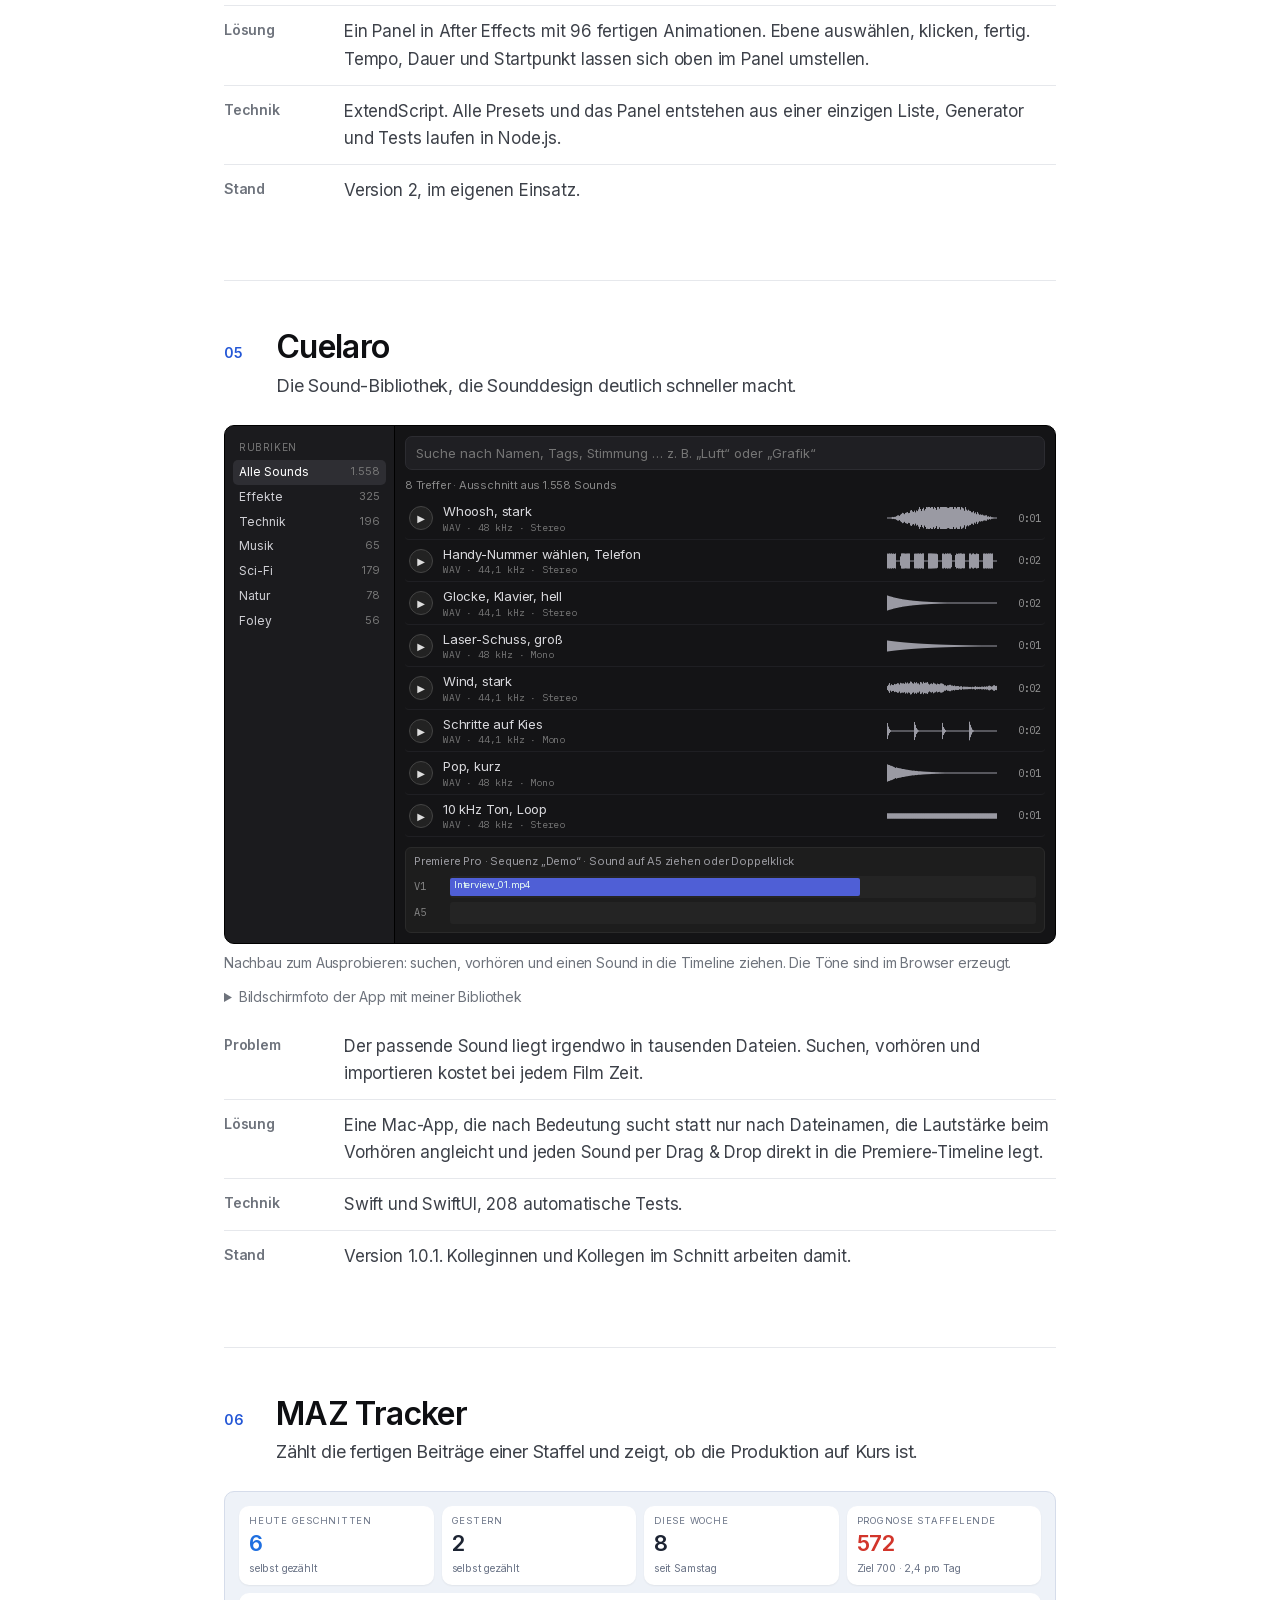
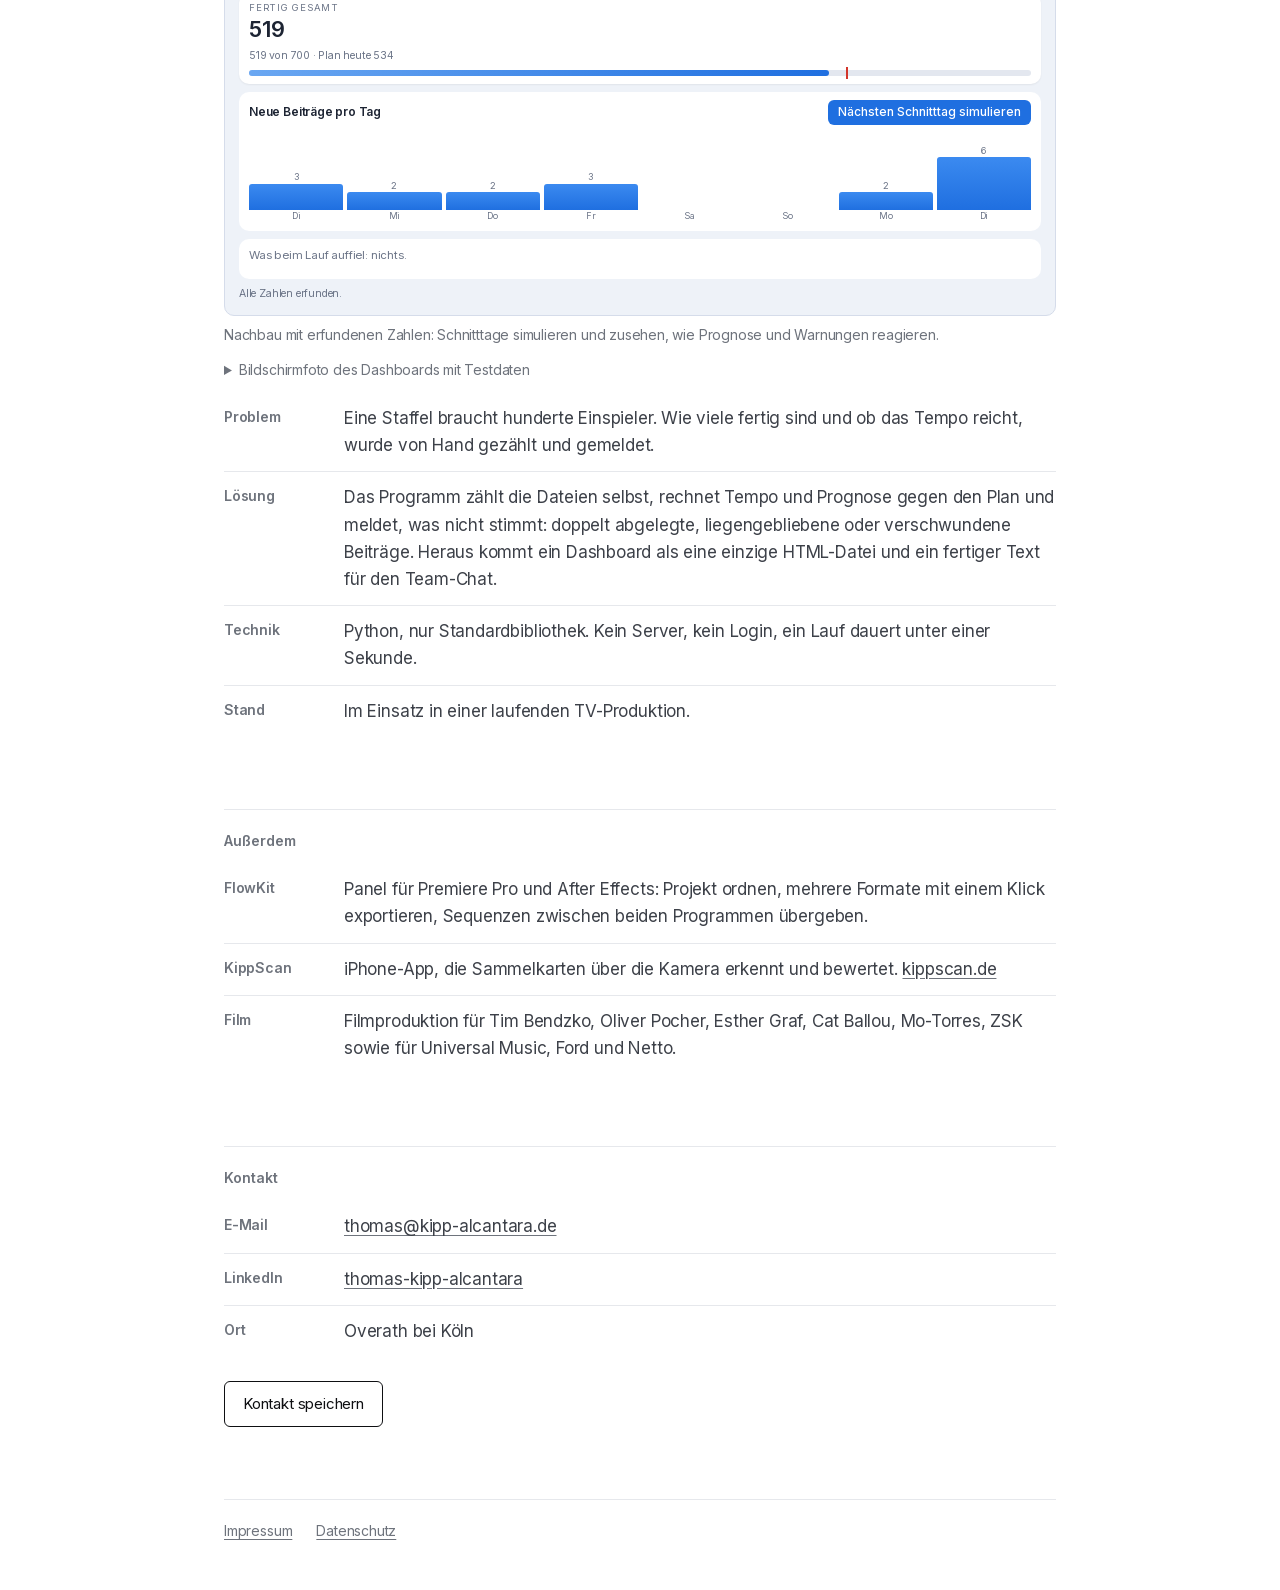
==== commit 2ed0f0f3: "Neuer Leitsatz unter dem Namen Co-Authored-By: Claude Opus 5.5 <noreply@anthropic.com>" ====
--- a/index.html
+++ b/index.html
@@ -6,7 +6,7 @@
   <title>Thomas Kipp Alcantara · Mediengestalter Bild und Ton, Creative AI Developer</title>
   <meta name="description" content="Thomas Kipp Alcantara aus Overath: Mediengestalter Bild und Ton und Creative AI Developer. Eigene Werkzeuge für Schnitt, Animation, Sounddesign und Produktionsplanung.">
   <meta property="og:title" content="Thomas Kipp Alcantara">
-  <meta property="og:description" content="Mediengestalter Bild und Ton und Creative AI Developer. Ich baue die Werkzeuge, die mir im Schnitt fehlen.">
+  <meta property="og:description" content="Mediengestalter Bild und Ton und Creative AI Developer. Ich mache aus kreativen Abläufen funktionierende Software, die die Produktivität steigert.">
   <meta property="og:image" content="https://kipp-alcantara.de/img/thomas.jpg">
   <meta property="og:url" content="https://kipp-alcantara.de/">
   <meta property="og:type" content="profile">
@@ -28,7 +28,7 @@
       <div>
         <p class="rolle">Mediengestalter Bild und Ton · Creative AI Developer</p>
         <h1>Thomas Kipp Alcantara</h1>
-        <p class="claim">Ich baue die Werkzeuge, die mir im Schnitt fehlen.</p>
+        <p class="claim">Ich mache aus kreativen Abläufen funktionierende Software, die die Produktivität steigert.</p>
       </div>
       <img class="foto" src="img/thomas.jpg" width="640" height="640" alt="Porträt von Thomas Kipp Alcantara">
     </header>
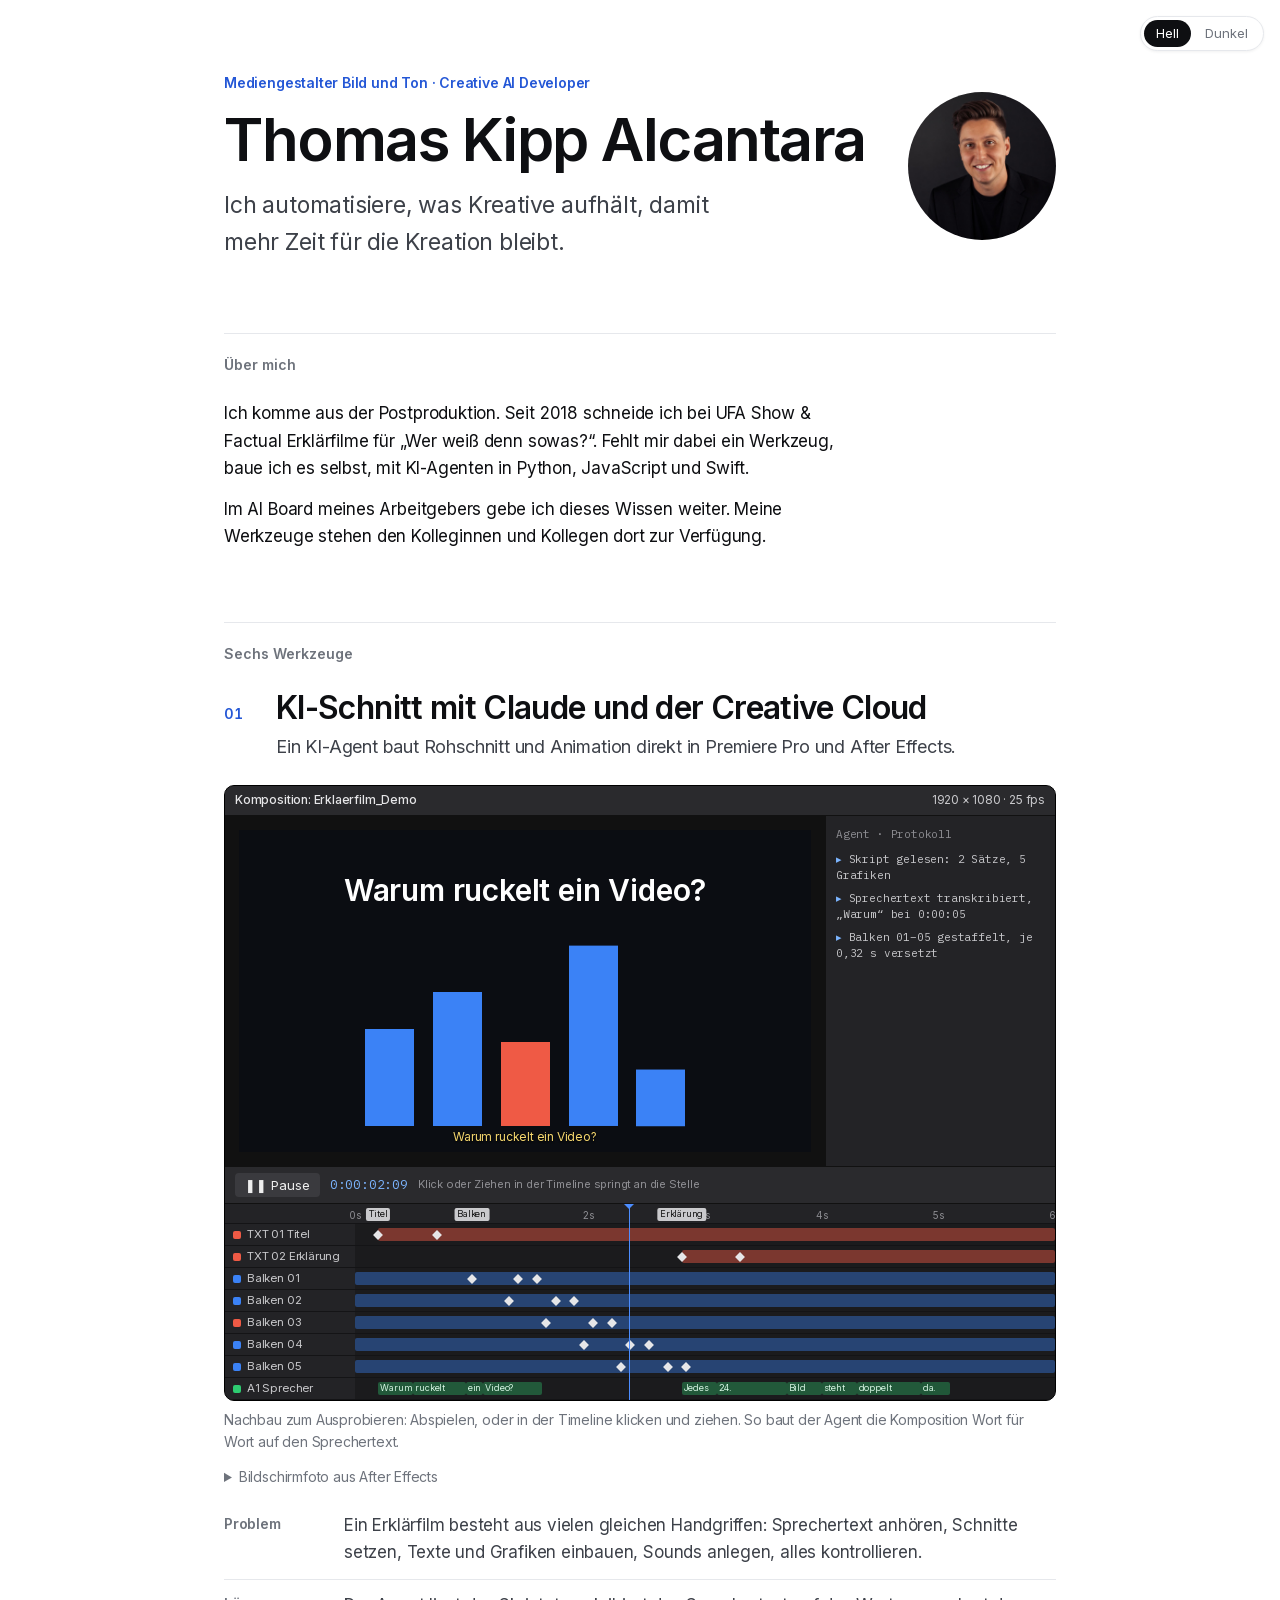
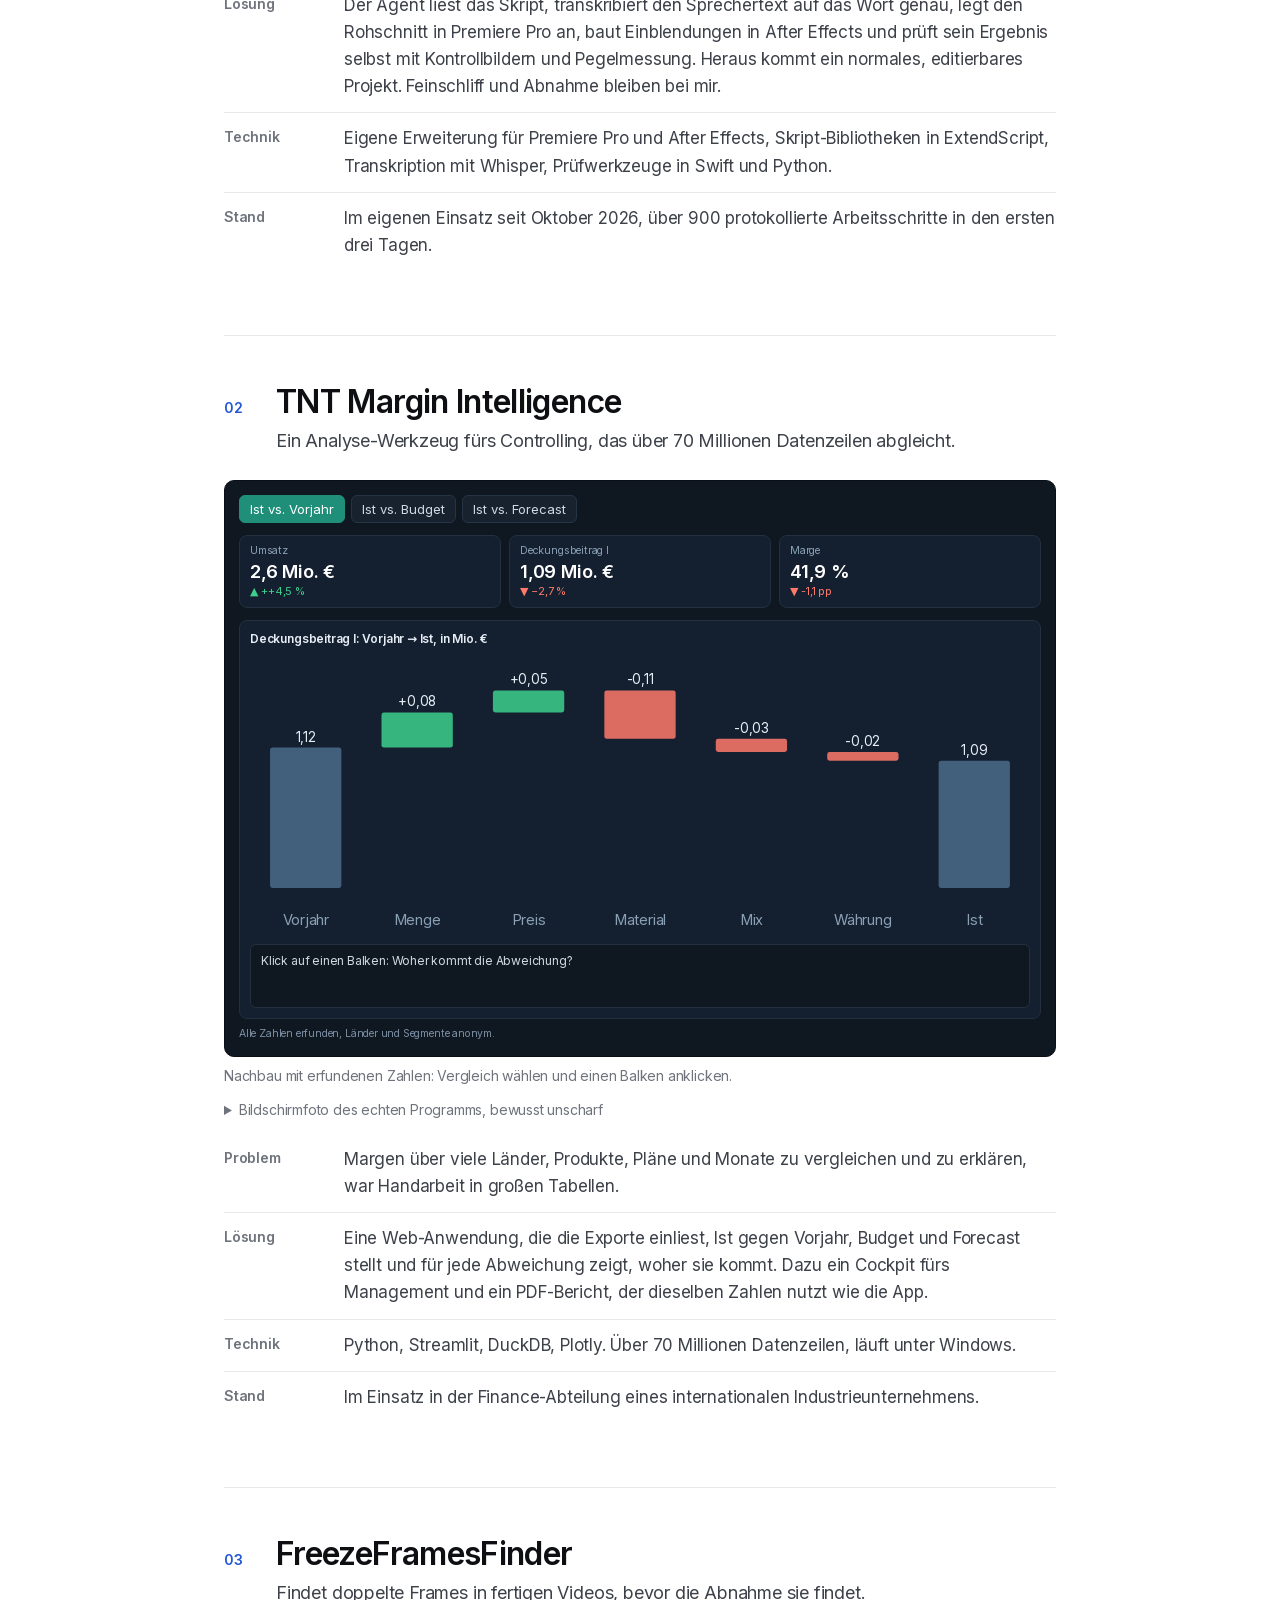
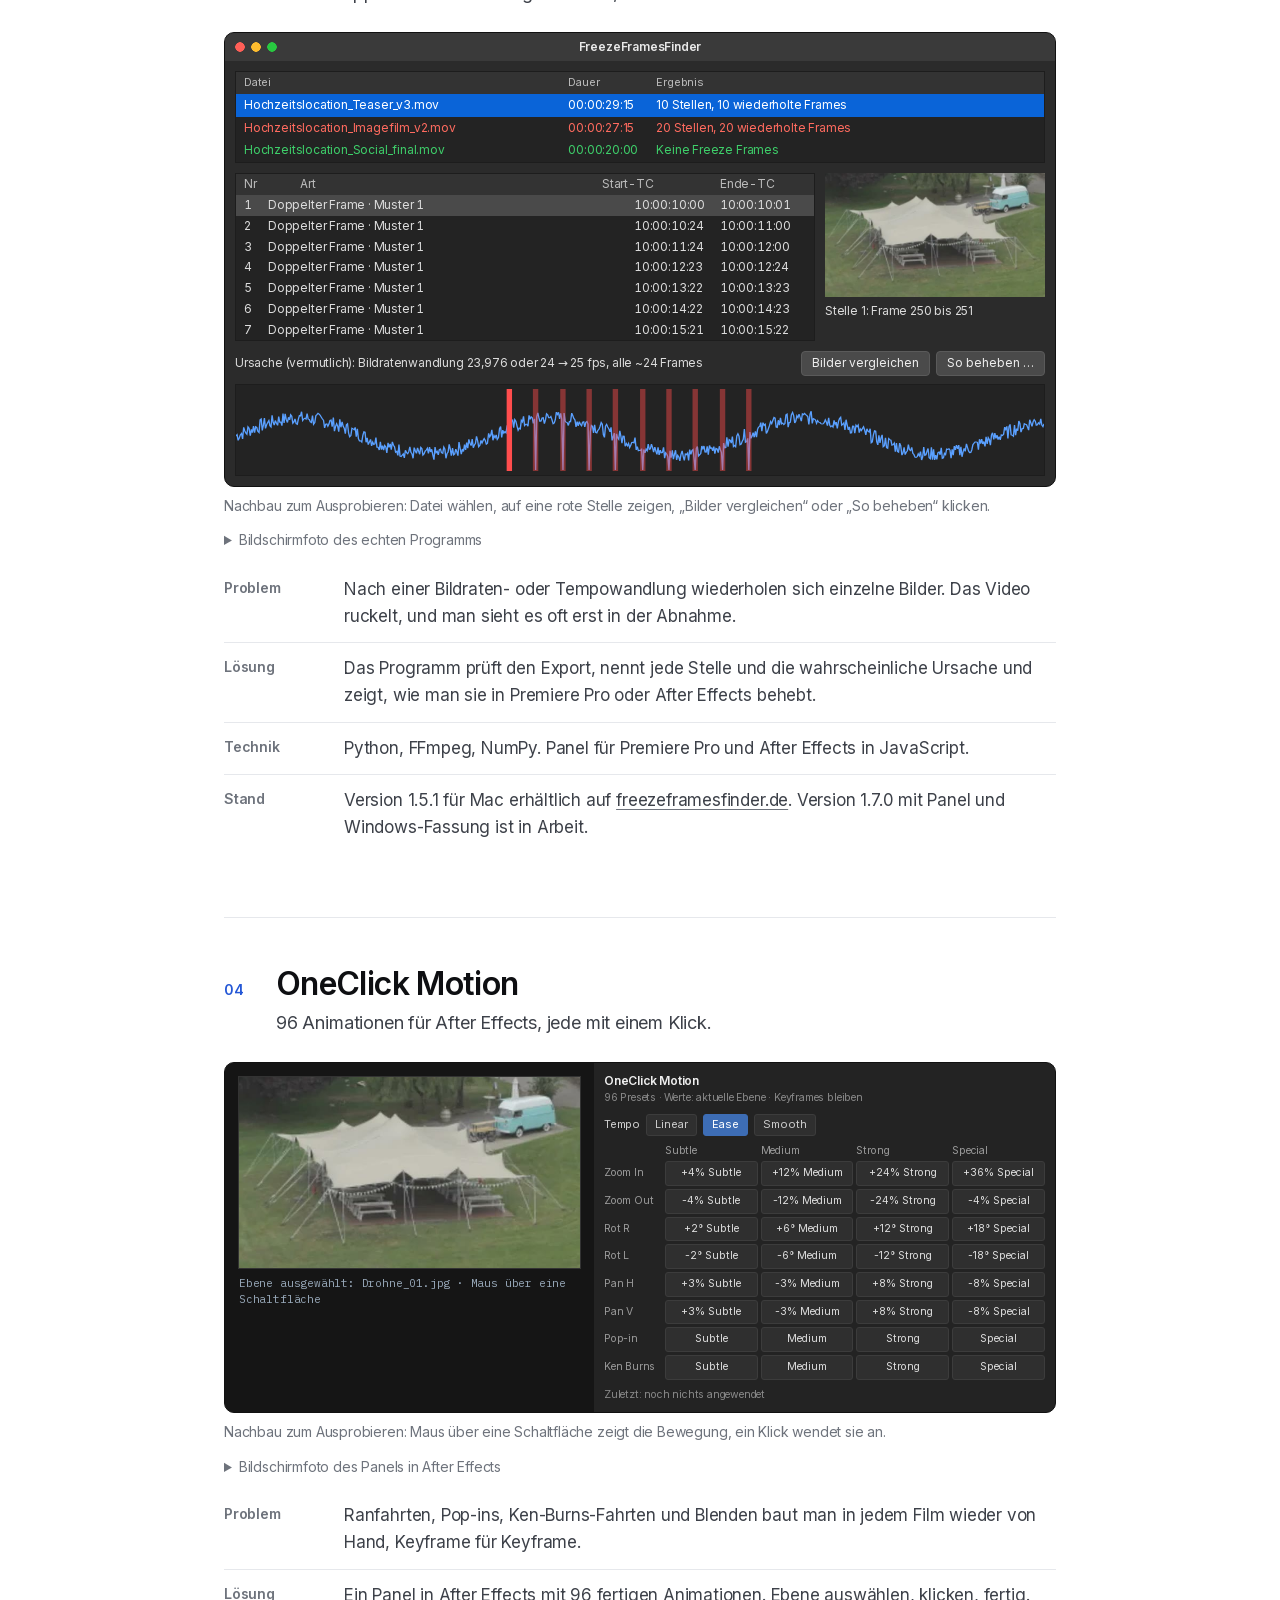
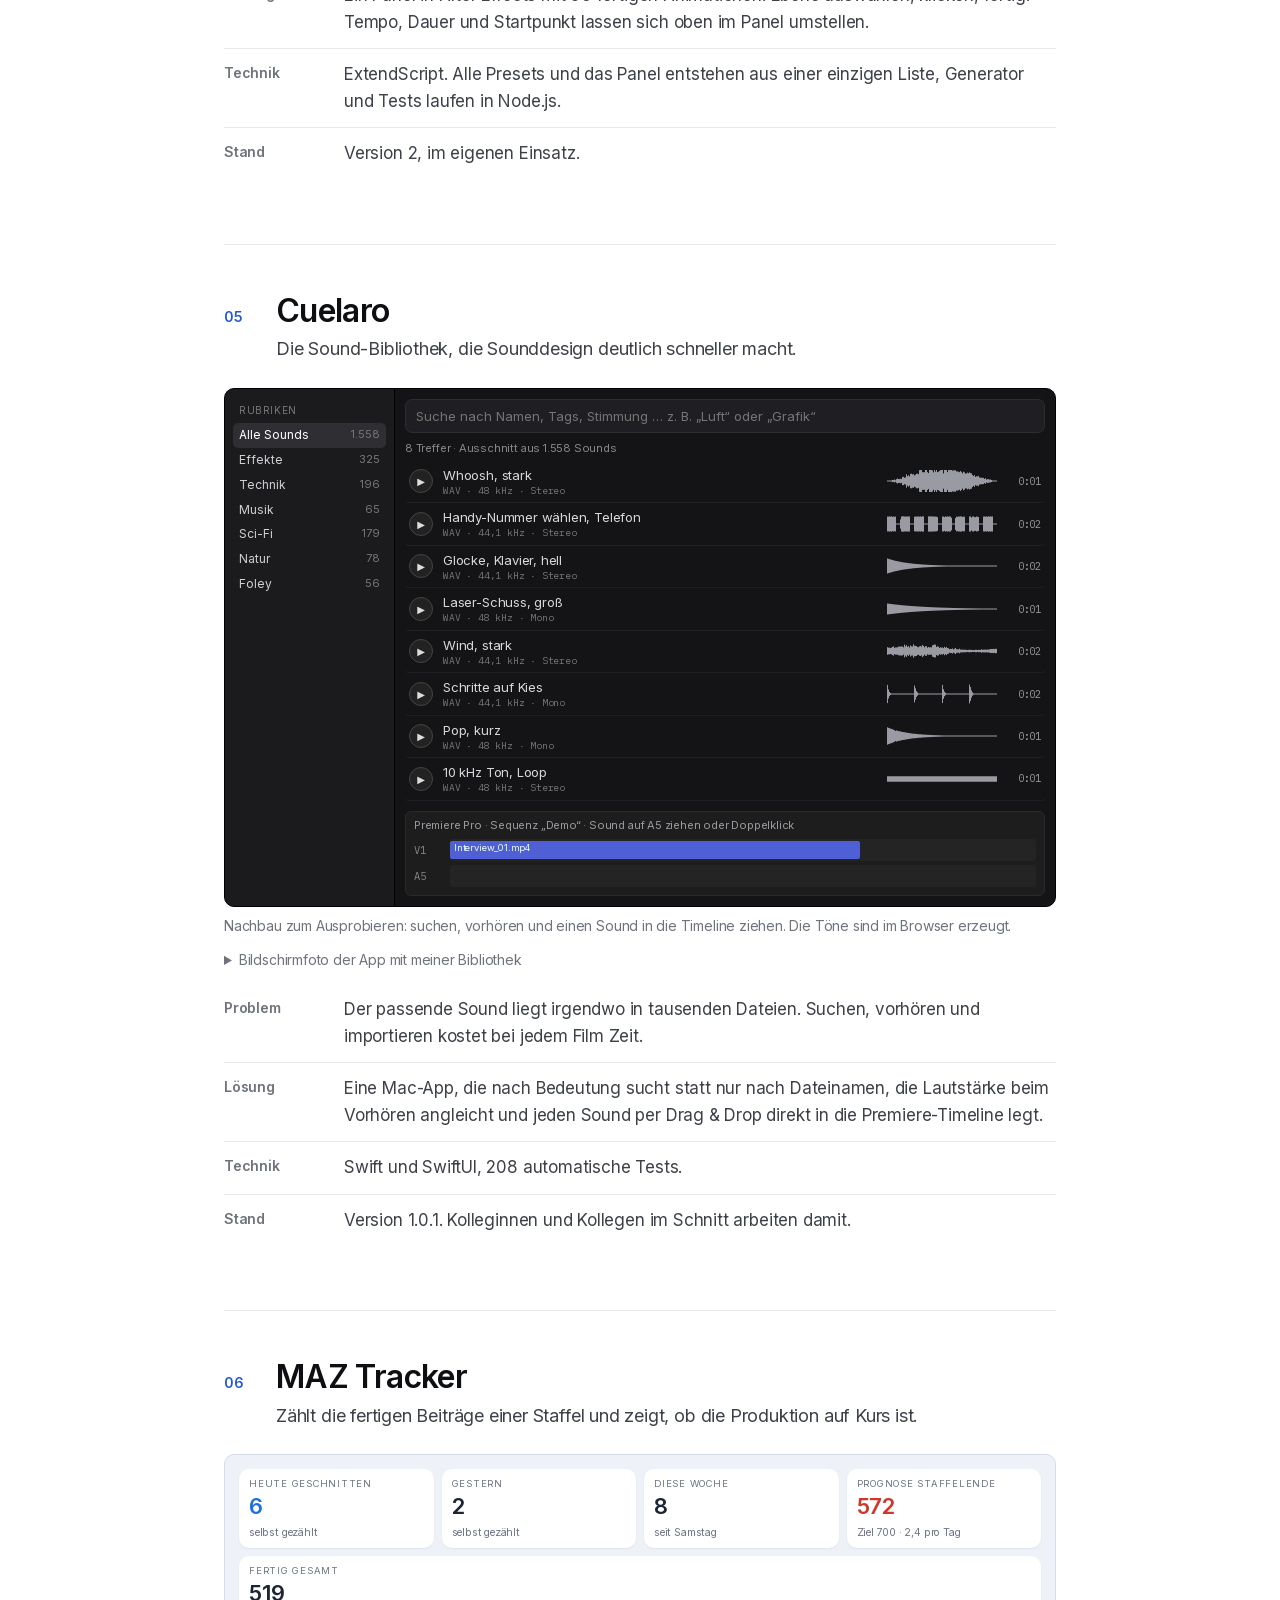
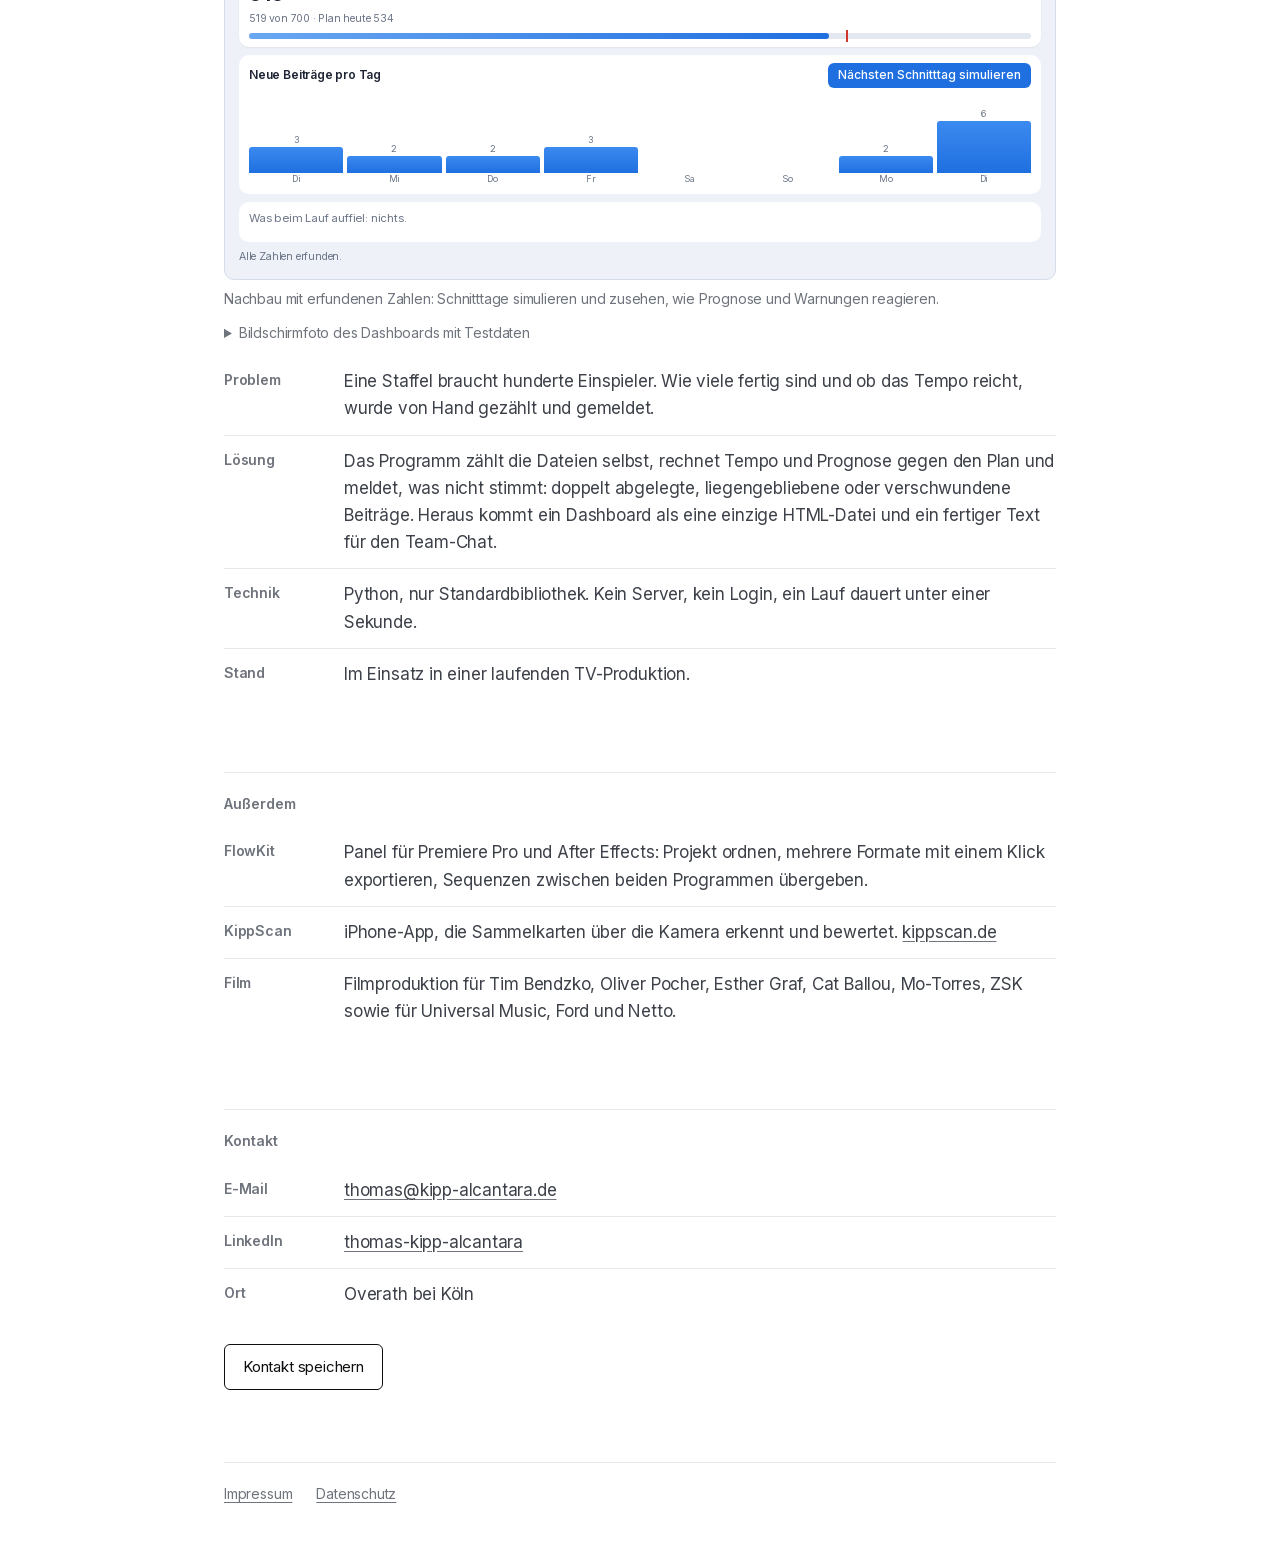
==== commit f9abefa5: "Leitsatz: Ich automatisiere, was Kreative aufhält Co-Authored-By: Claude Opus 5.5 <noreply@anthropic" ====
--- a/index.html
+++ b/index.html
@@ -6,7 +6,7 @@
   <title>Thomas Kipp Alcantara · Mediengestalter Bild und Ton, Creative AI Developer</title>
   <meta name="description" content="Thomas Kipp Alcantara aus Overath: Mediengestalter Bild und Ton und Creative AI Developer. Eigene Werkzeuge für Schnitt, Animation, Sounddesign und Produktionsplanung.">
   <meta property="og:title" content="Thomas Kipp Alcantara">
-  <meta property="og:description" content="Mediengestalter Bild und Ton und Creative AI Developer. Ich mache aus kreativen Abläufen funktionierende Software, die die Produktivität steigert.">
+  <meta property="og:description" content="Mediengestalter Bild und Ton und Creative AI Developer. Ich automatisiere, was Kreative aufhält, damit mehr Zeit für die Kreation bleibt.">
   <meta property="og:image" content="https://kipp-alcantara.de/img/thomas.jpg">
   <meta property="og:url" content="https://kipp-alcantara.de/">
   <meta property="og:type" content="profile">
@@ -28,7 +28,7 @@
       <div>
         <p class="rolle">Mediengestalter Bild und Ton · Creative AI Developer</p>
         <h1>Thomas Kipp Alcantara</h1>
-        <p class="claim">Ich mache aus kreativen Abläufen funktionierende Software, die die Produktivität steigert.</p>
+        <p class="claim">Ich automatisiere, was Kreative aufhält, damit mehr Zeit für die Kreation bleibt.</p>
       </div>
       <img class="foto" src="img/thomas.jpg" width="640" height="640" alt="Porträt von Thomas Kipp Alcantara">
     </header>
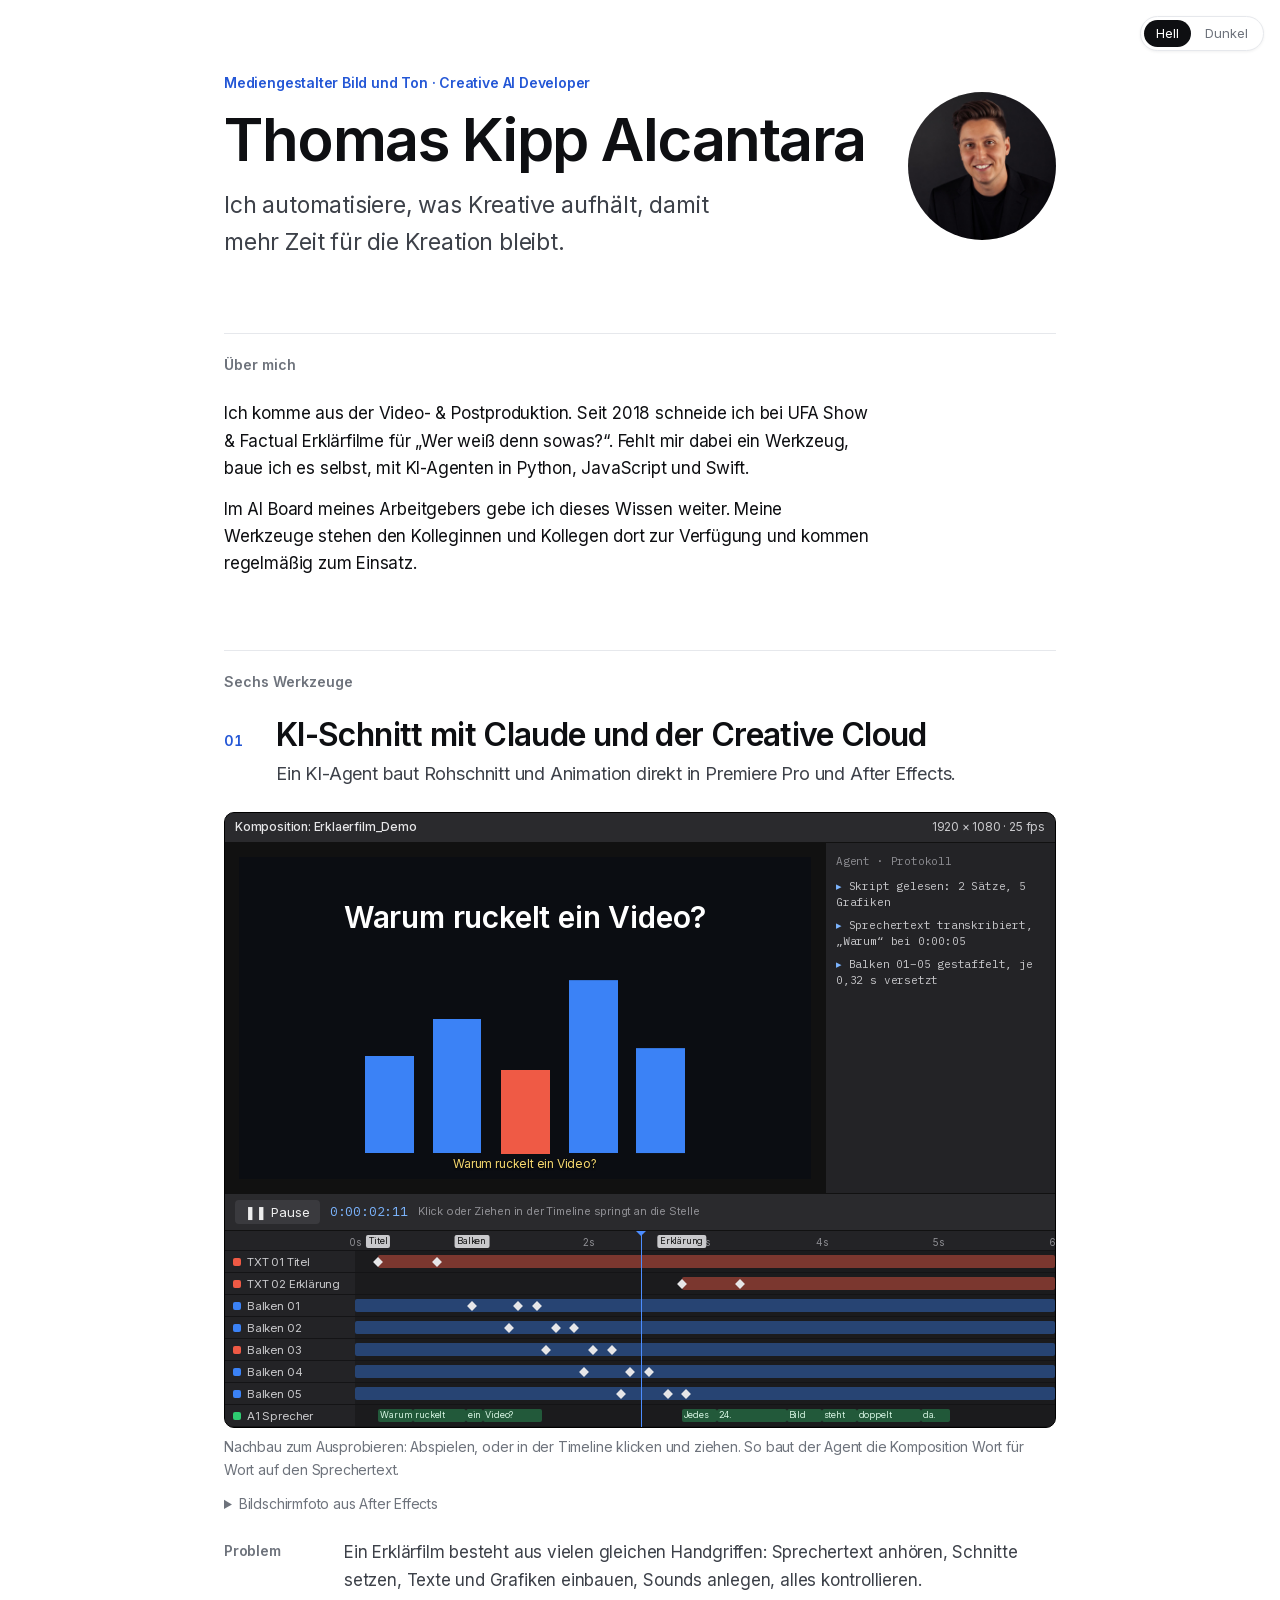
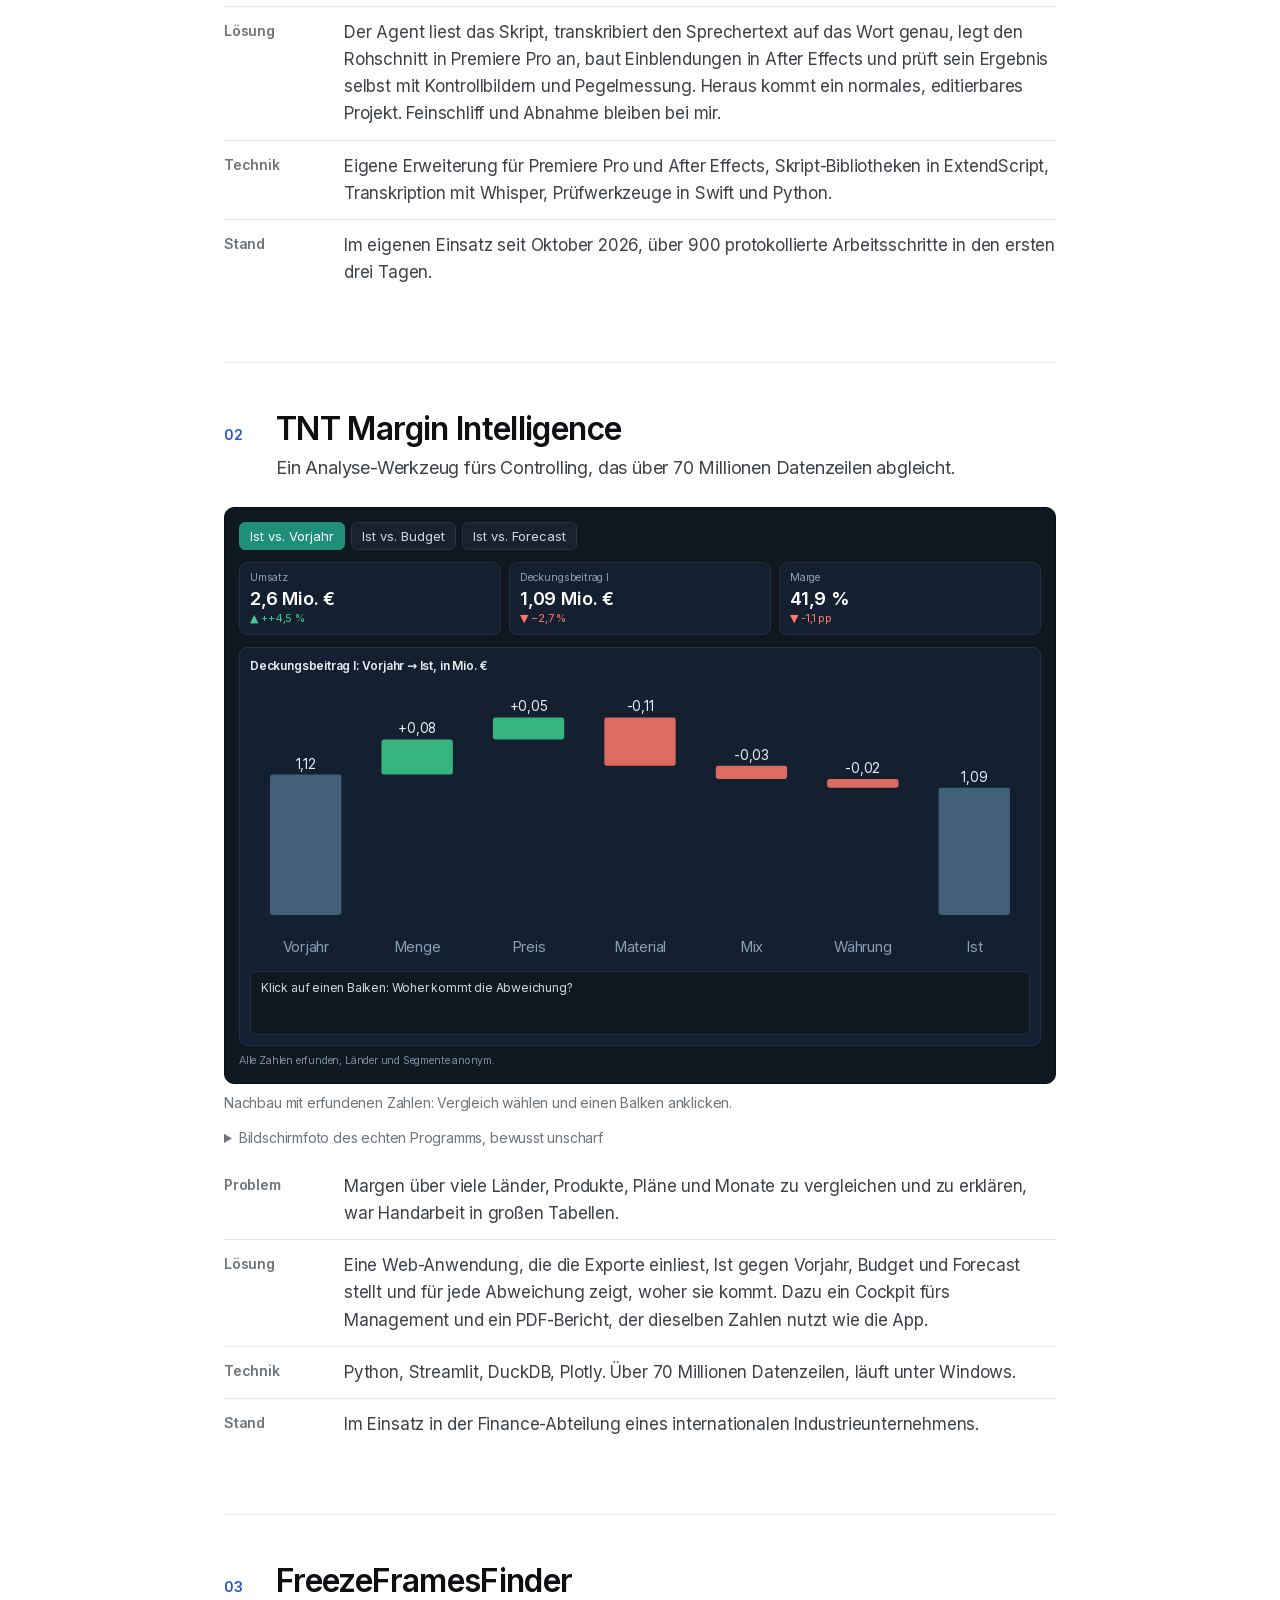
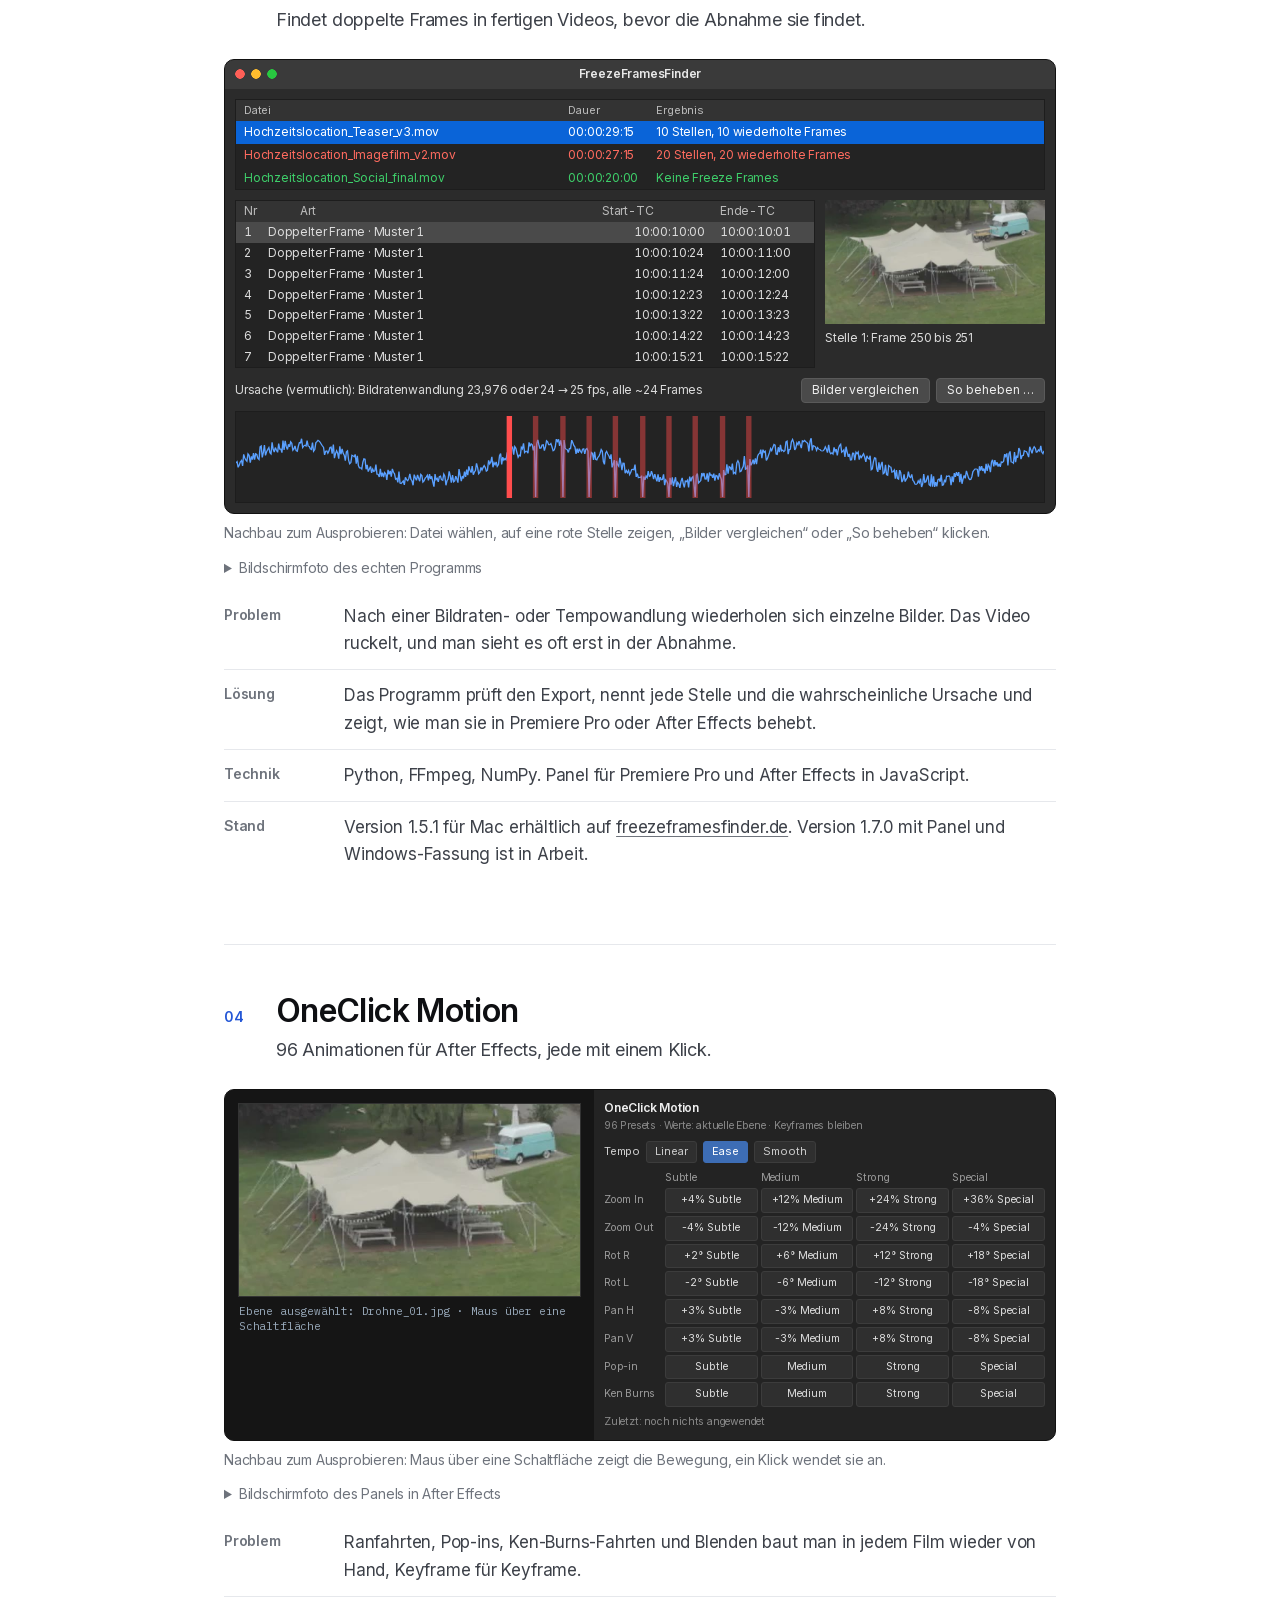
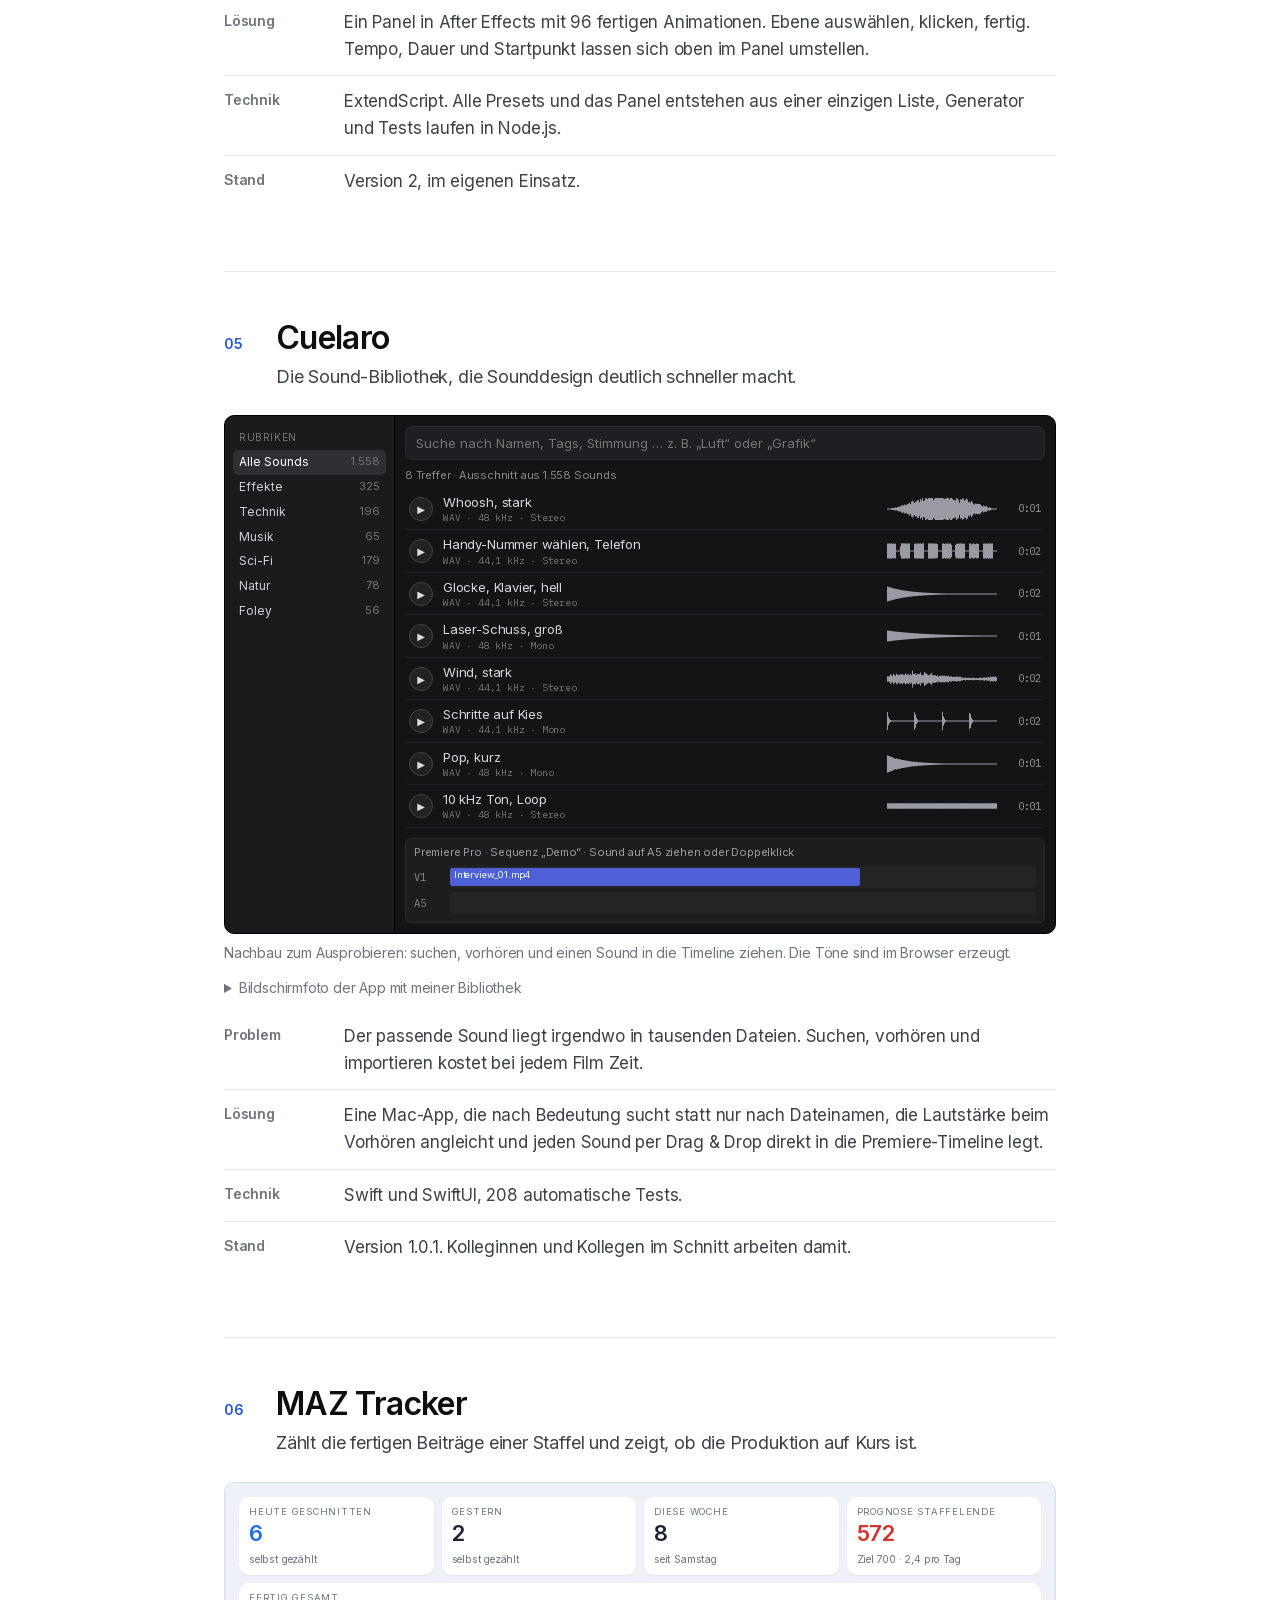
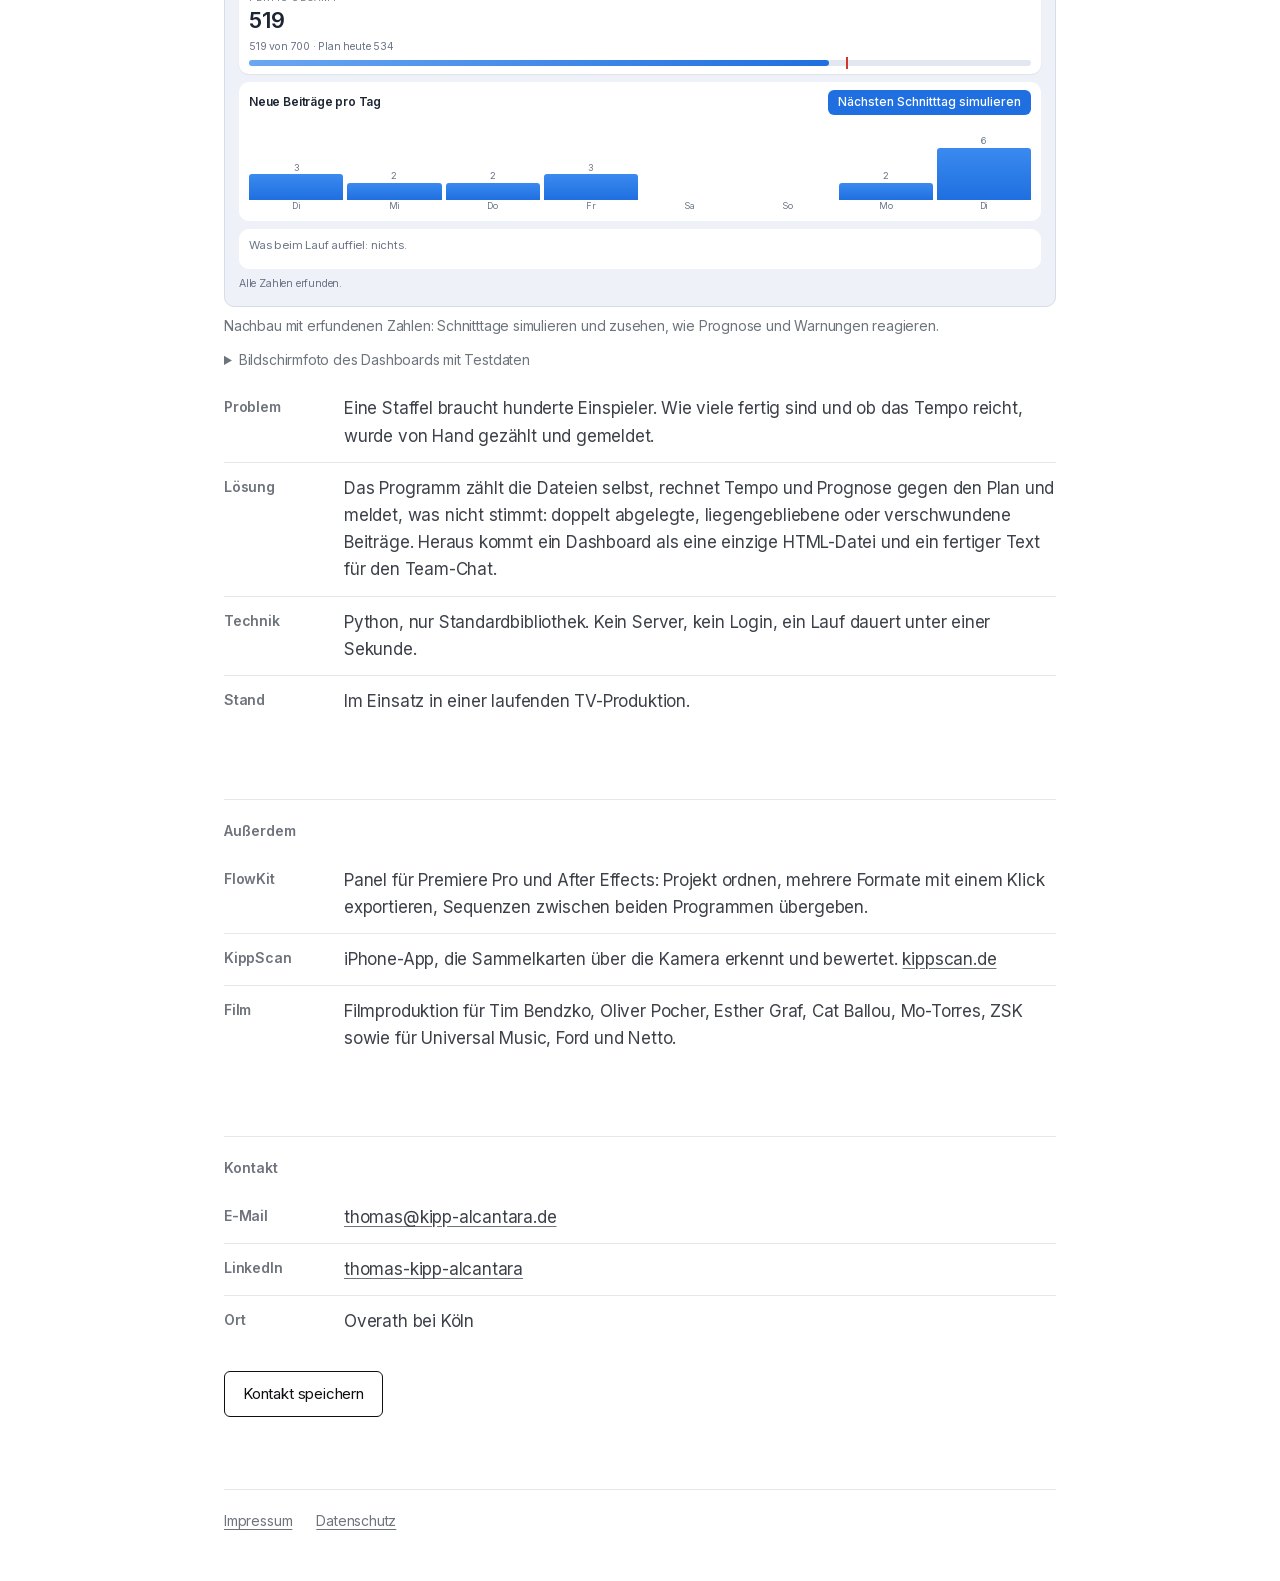
==== commit 1a38e6b6: "Über mich: Video- & Postproduktion, Werkzeuge regelmäßig im Einsatz Co-Authored-By: Claude Opus 5.5 " ====
--- a/index.html
+++ b/index.html
@@ -37,8 +37,8 @@
       <h2 id="h-ueber">Über mich</h2>
       <!-- ENTWURF von Claude – bitte in deiner eigenen Stimme umschreiben -->
       <div class="text">
-        <p>Ich komme aus der Postproduktion. Seit 2018 schneide ich bei UFA Show &amp; Factual Erklärfilme für „Wer weiß denn sowas?“. Fehlt mir dabei ein Werkzeug, baue ich es selbst, mit KI-Agenten in Python, JavaScript und Swift.</p>
-        <p>Im AI Board meines Arbeitgebers gebe ich dieses Wissen weiter. Meine Werkzeuge stehen den Kolleginnen und Kollegen dort zur Verfügung.</p>
+        <p>Ich komme aus der Video- &amp; Postproduktion. Seit 2018 schneide ich bei UFA Show &amp; Factual Erklärfilme für „Wer weiß denn sowas?“. Fehlt mir dabei ein Werkzeug, baue ich es selbst, mit KI-Agenten in Python, JavaScript und Swift.</p>
+        <p>Im AI Board meines Arbeitgebers gebe ich dieses Wissen weiter. Meine Werkzeuge stehen den Kolleginnen und Kollegen dort zur Verfügung und kommen regelmäßig zum Einsatz.</p>
       </div>
     </section>
 
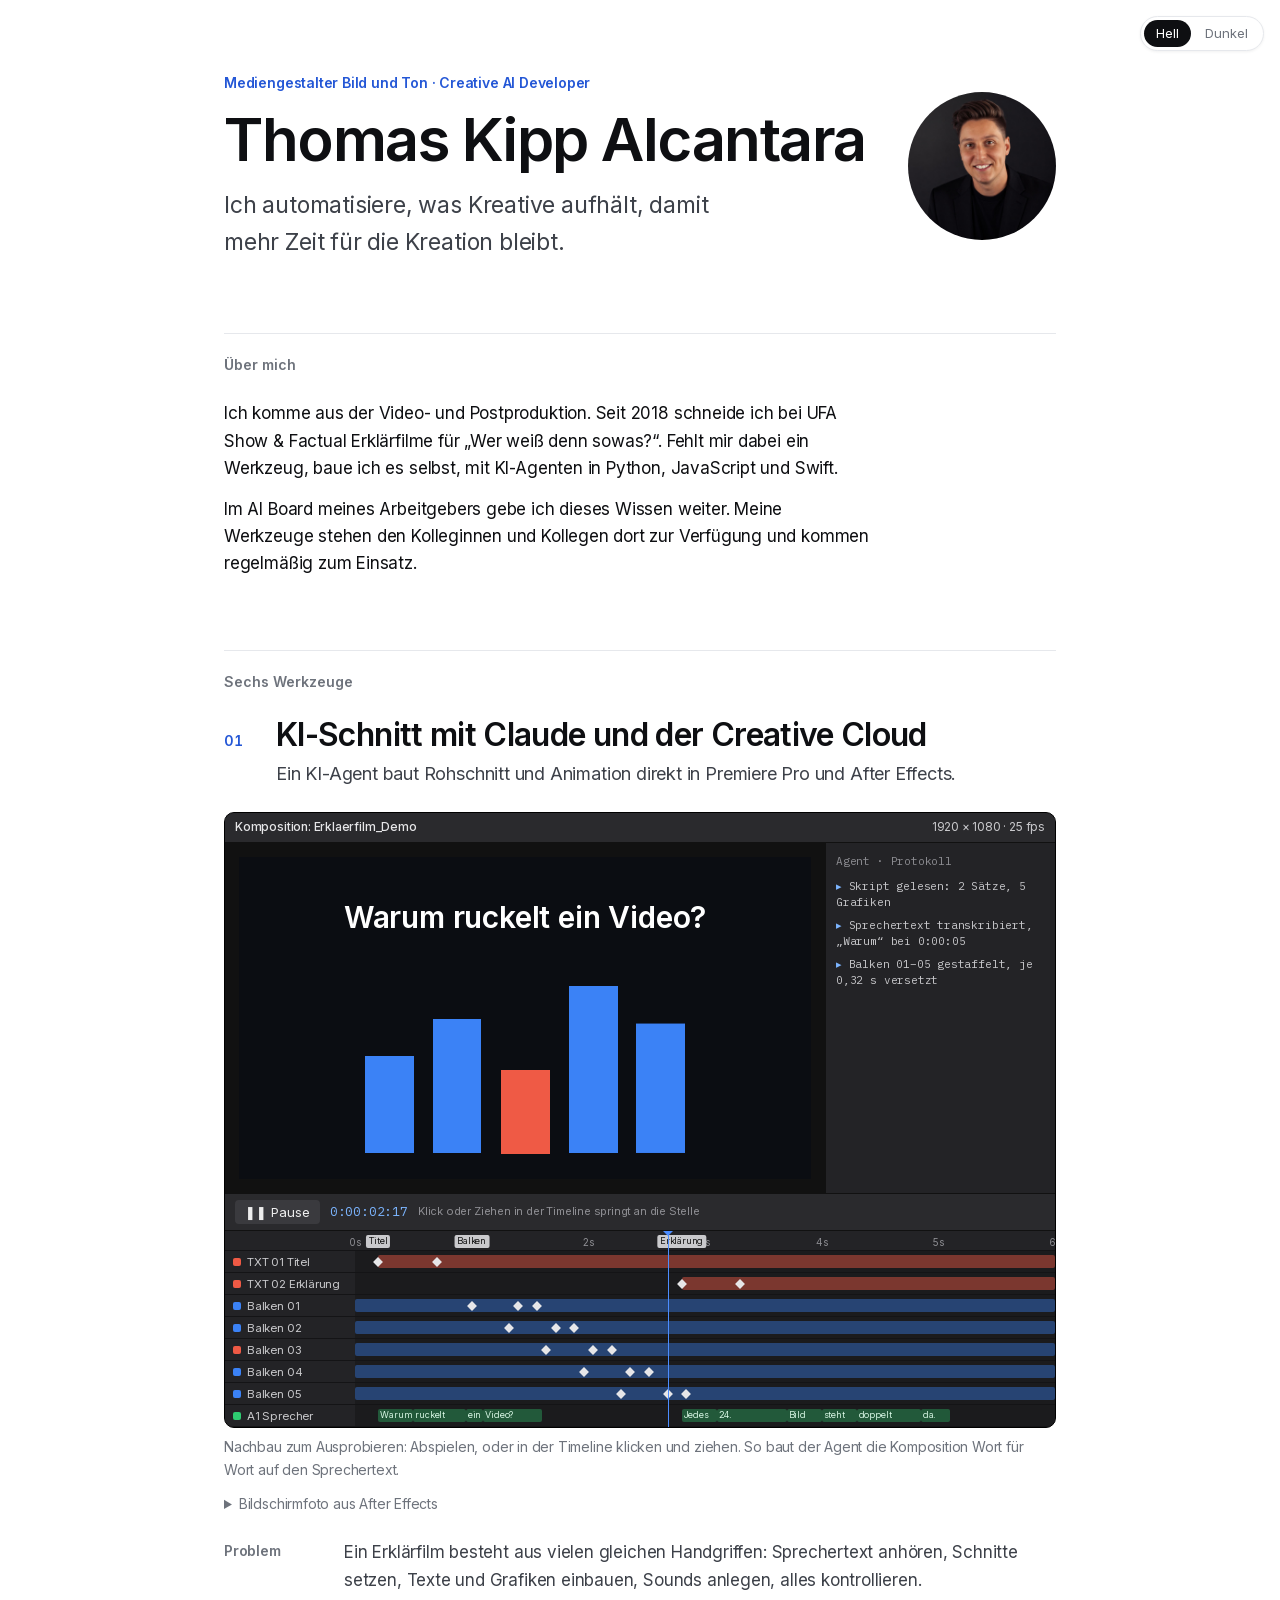
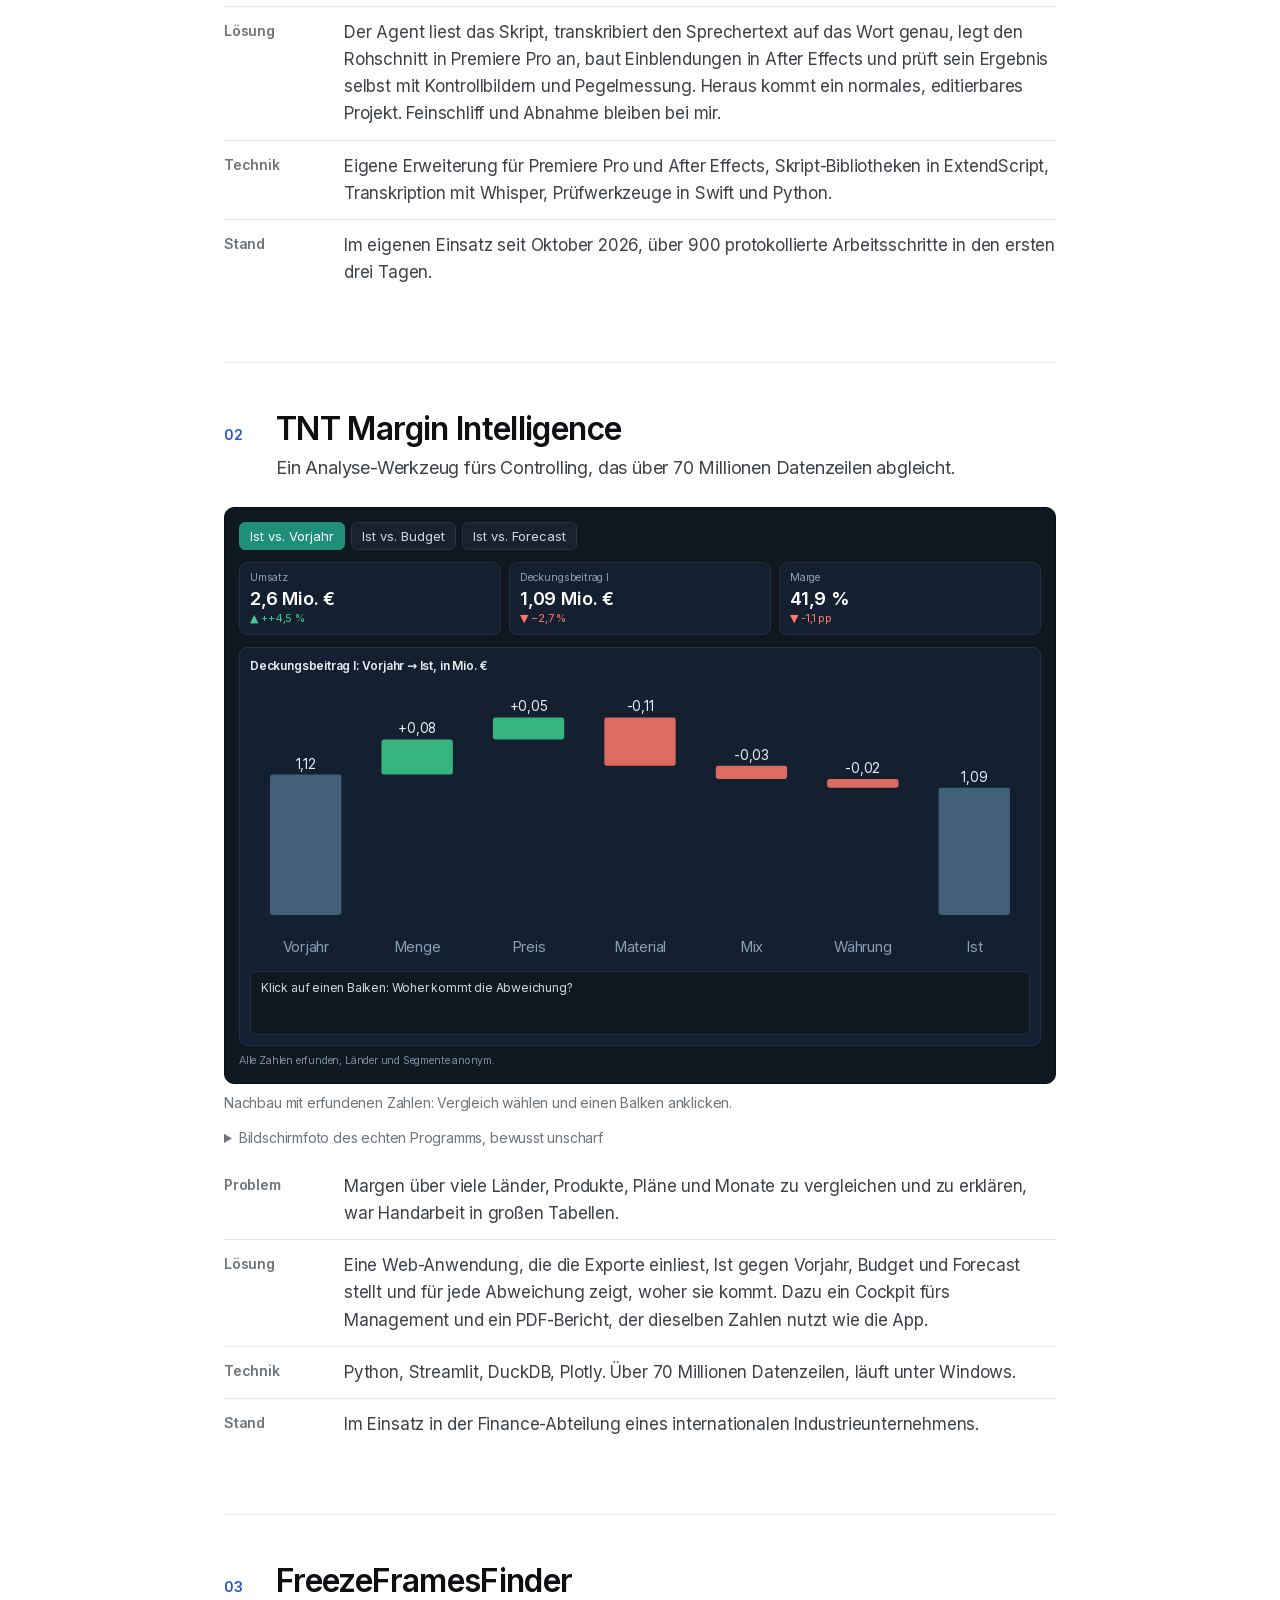
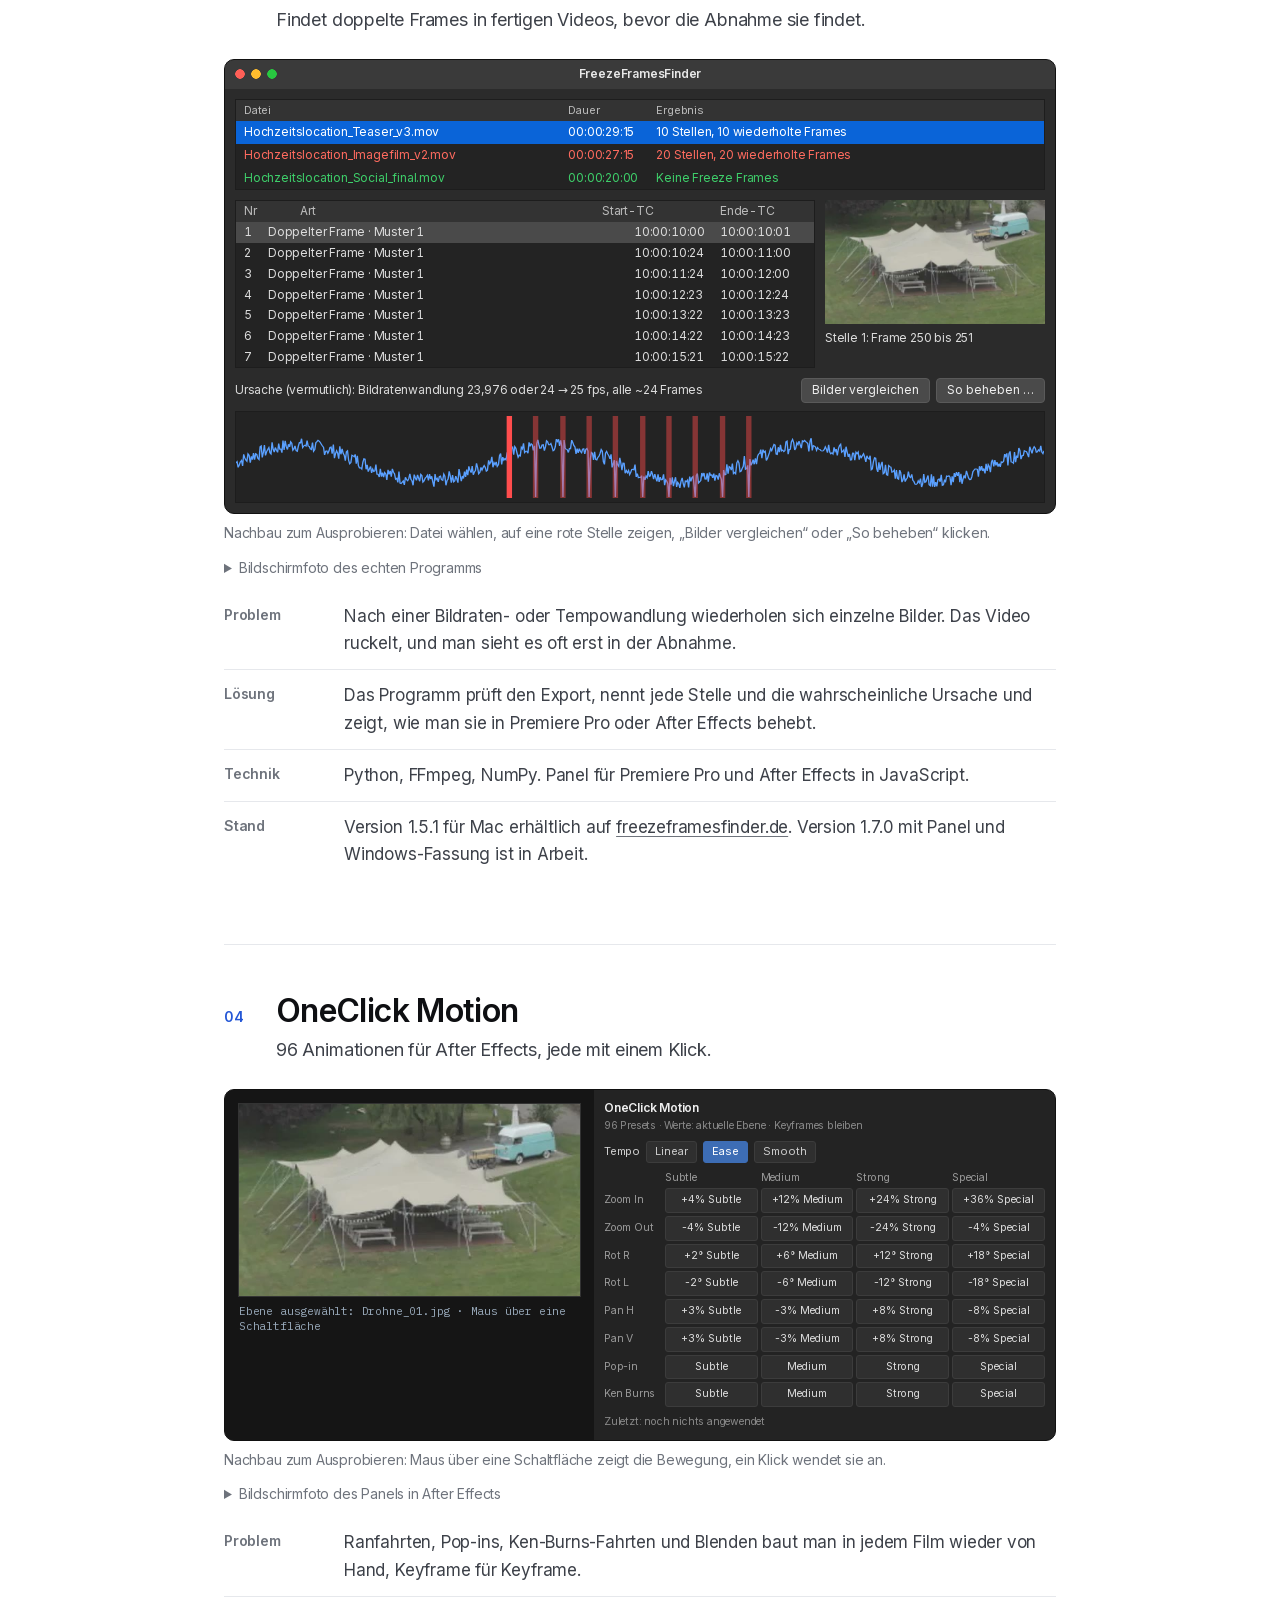
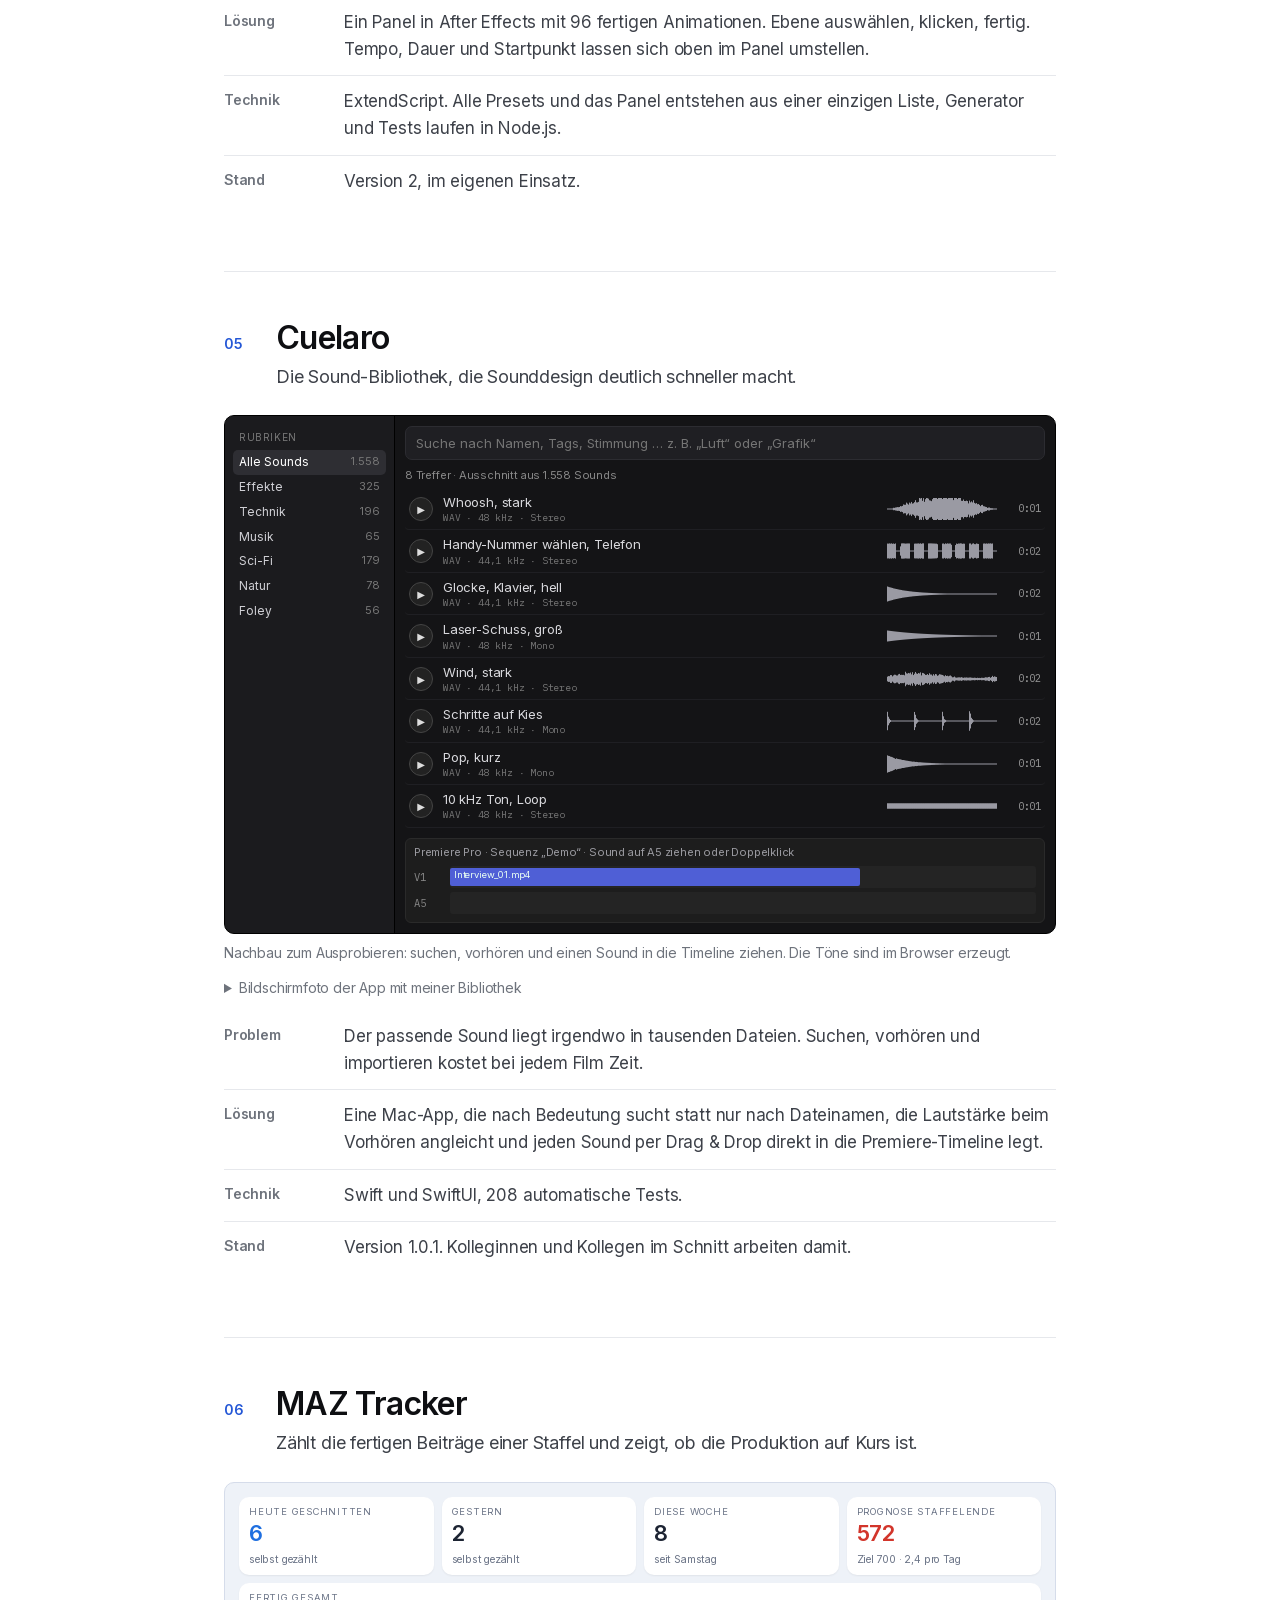
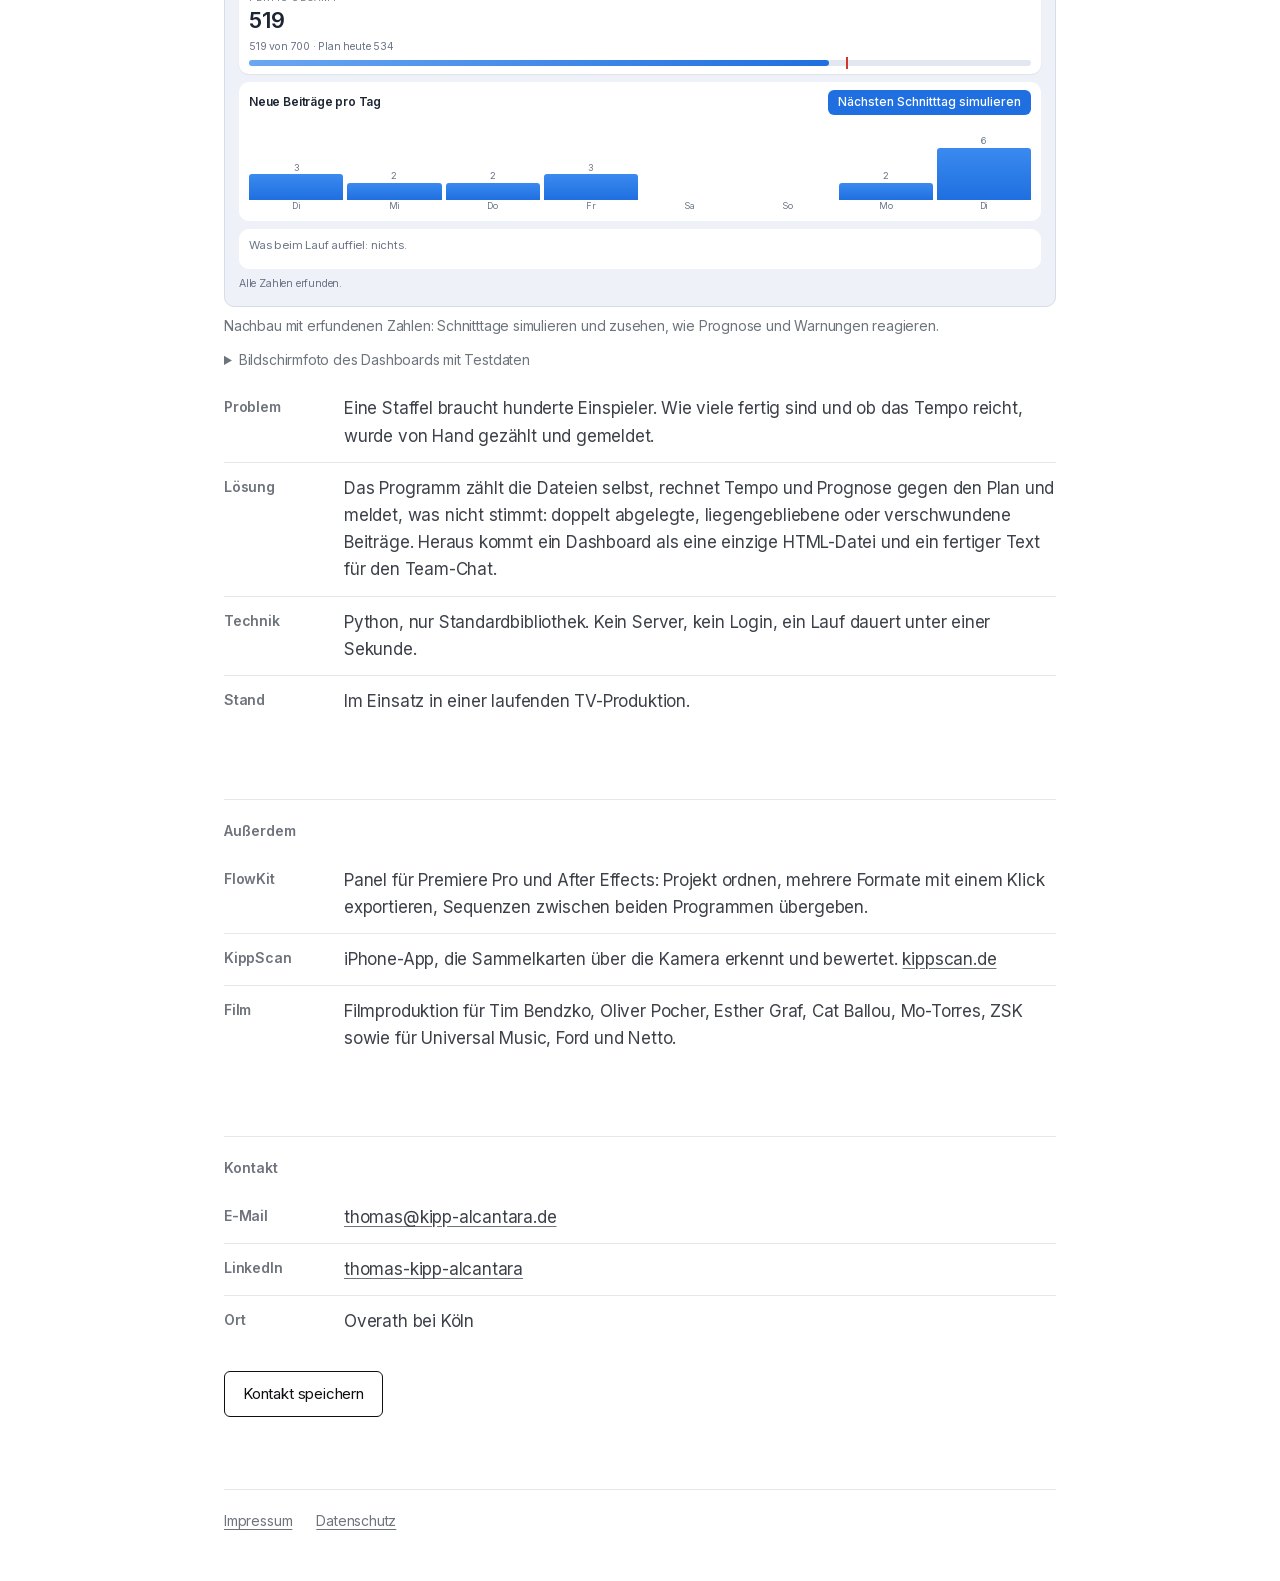
==== commit be79fe5a: "Über mich: Video- und Postproduktion Co-Authored-By: Claude Opus 5.5 <noreply@anthropic.com>" ====
--- a/index.html
+++ b/index.html
@@ -37,7 +37,7 @@
       <h2 id="h-ueber">Über mich</h2>
       <!-- ENTWURF von Claude – bitte in deiner eigenen Stimme umschreiben -->
       <div class="text">
-        <p>Ich komme aus der Video- &amp; Postproduktion. Seit 2018 schneide ich bei UFA Show &amp; Factual Erklärfilme für „Wer weiß denn sowas?“. Fehlt mir dabei ein Werkzeug, baue ich es selbst, mit KI-Agenten in Python, JavaScript und Swift.</p>
+        <p>Ich komme aus der Video- und Postproduktion. Seit 2018 schneide ich bei UFA Show &amp; Factual Erklärfilme für „Wer weiß denn sowas?“. Fehlt mir dabei ein Werkzeug, baue ich es selbst, mit KI-Agenten in Python, JavaScript und Swift.</p>
         <p>Im AI Board meines Arbeitgebers gebe ich dieses Wissen weiter. Meine Werkzeuge stehen den Kolleginnen und Kollegen dort zur Verfügung und kommen regelmäßig zum Einsatz.</p>
       </div>
     </section>
